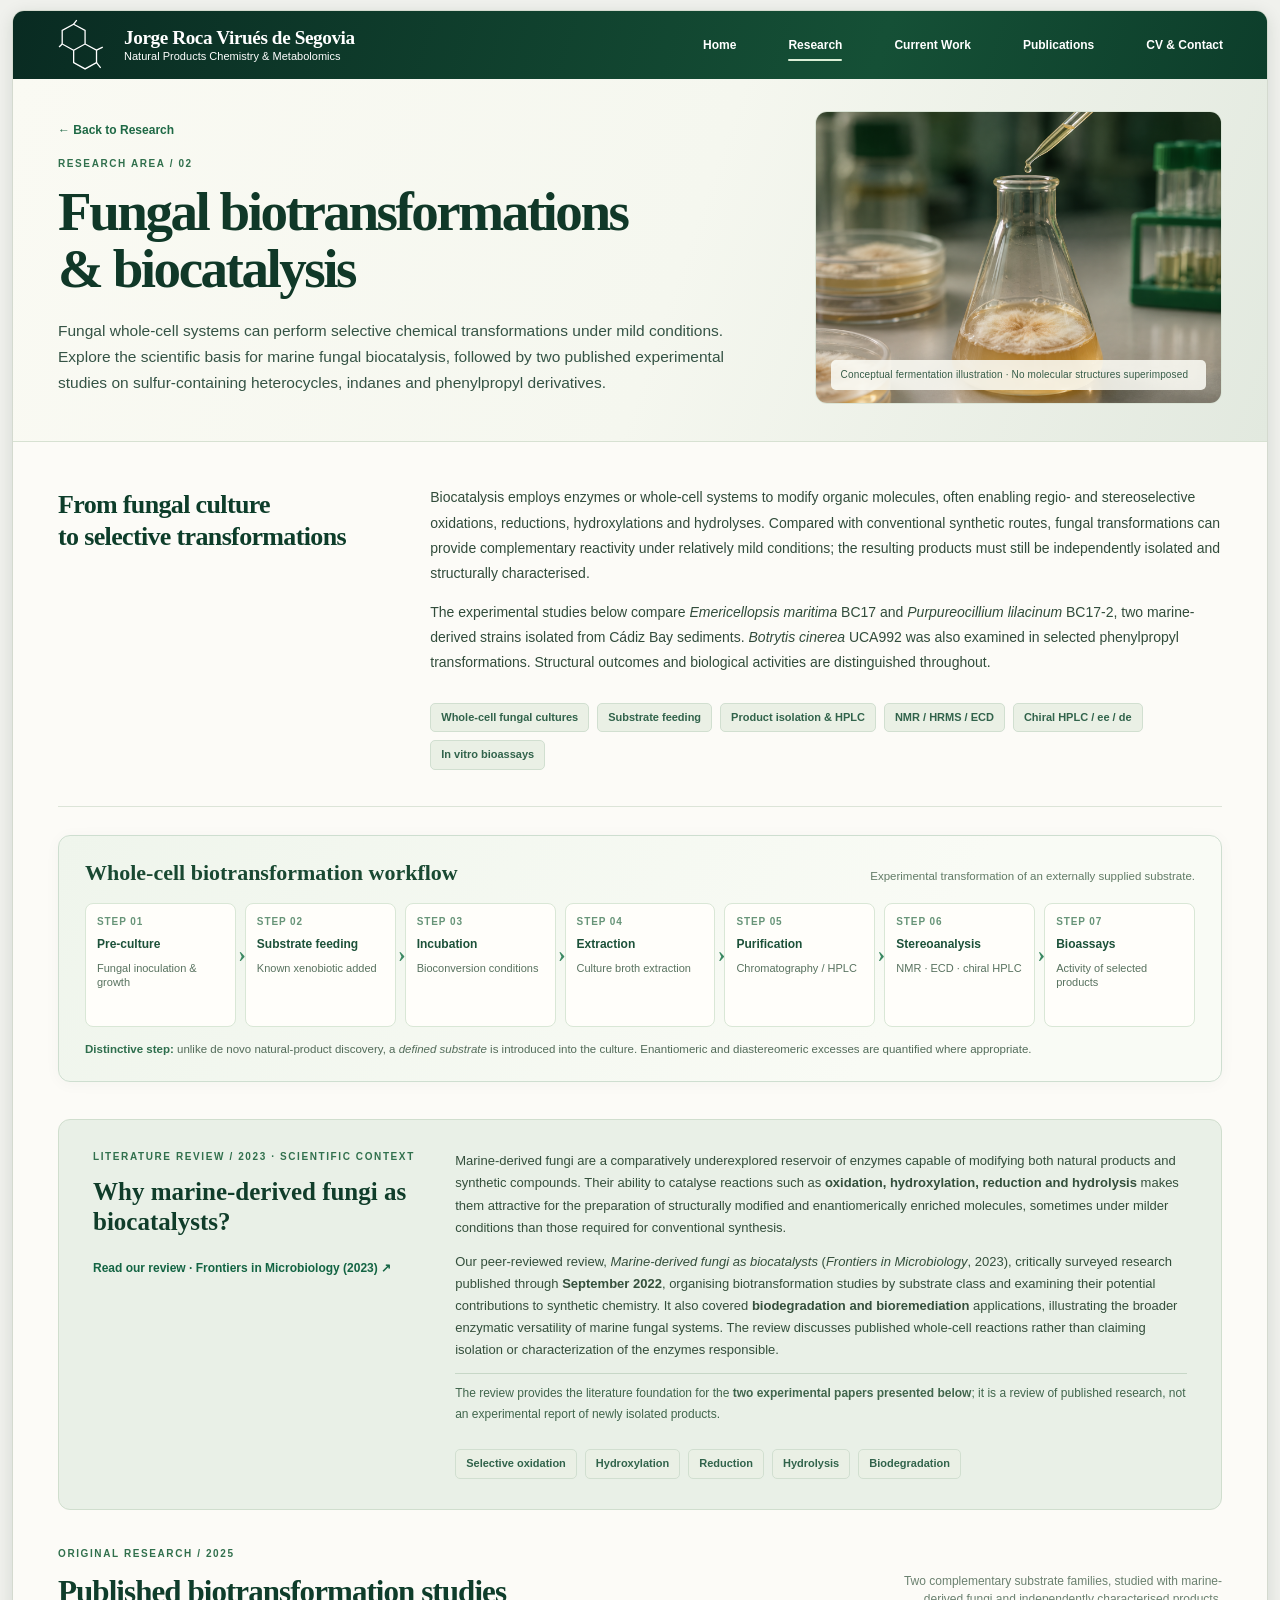
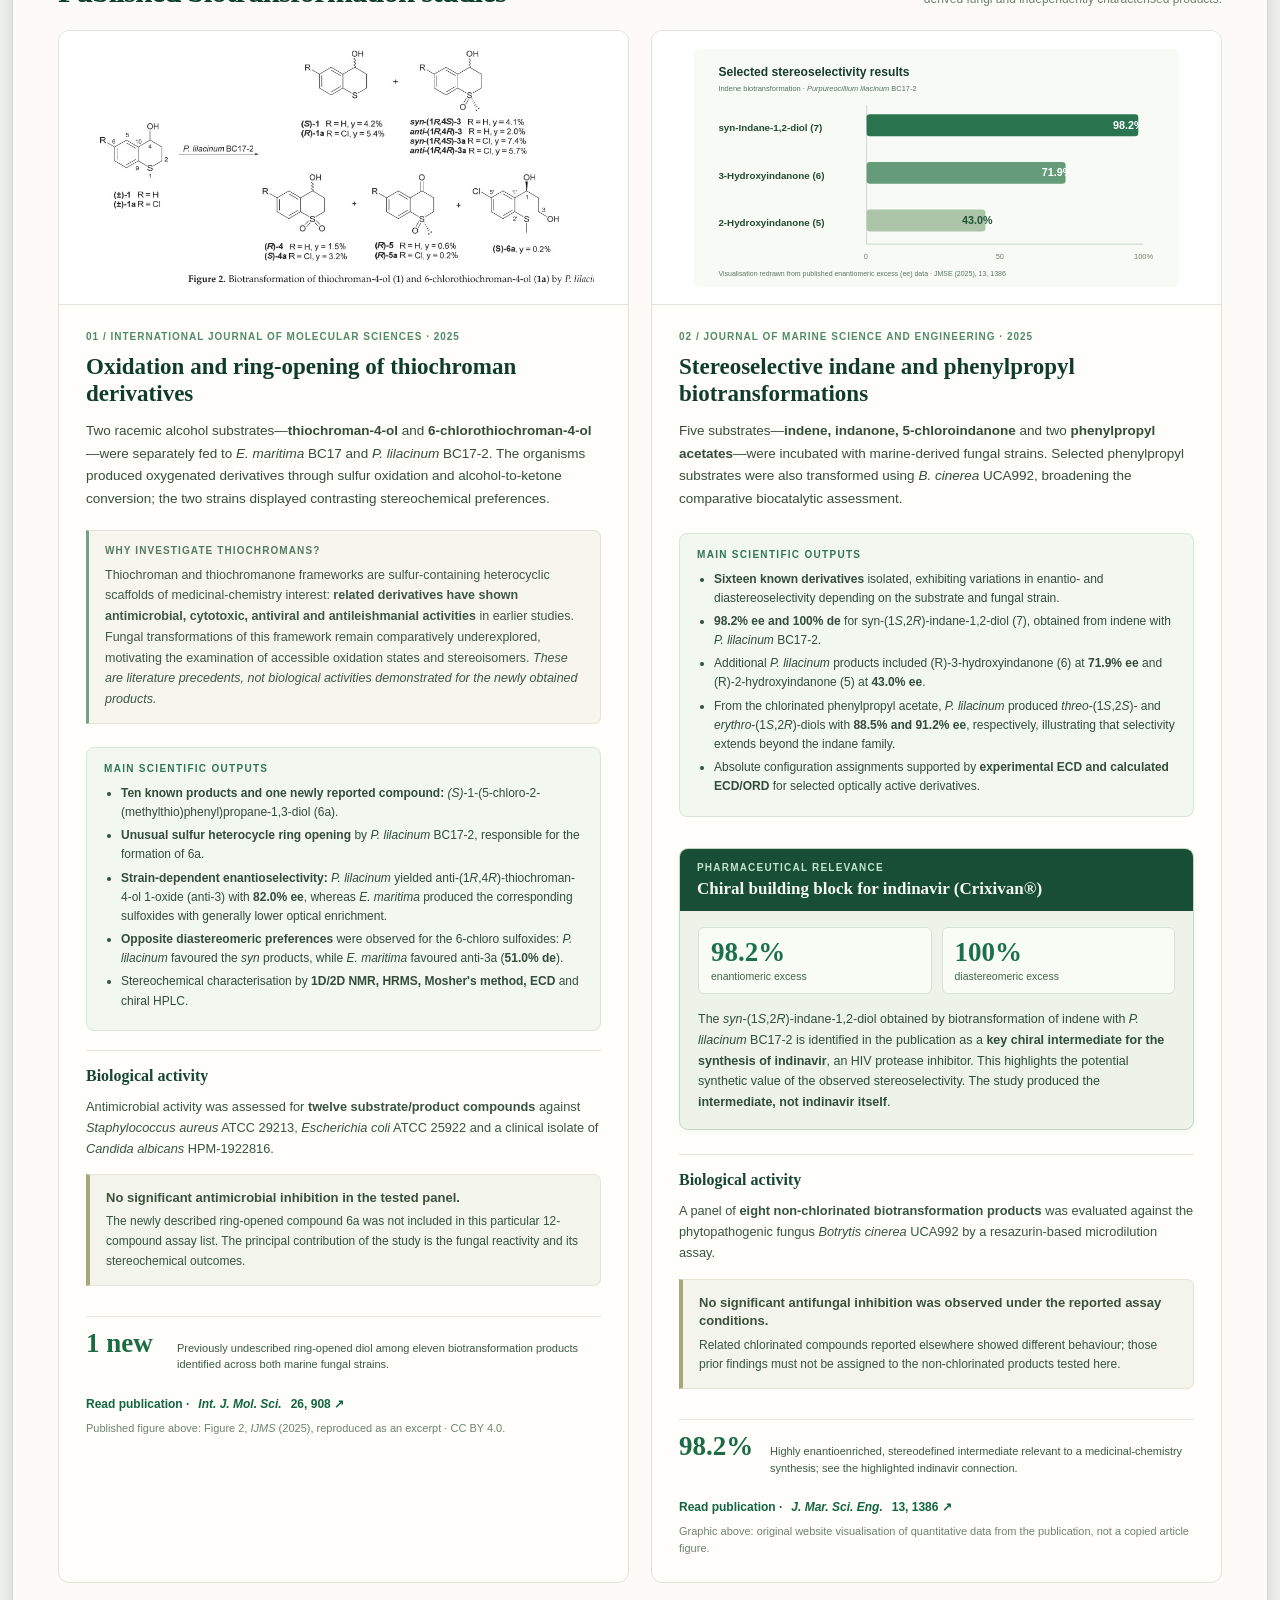
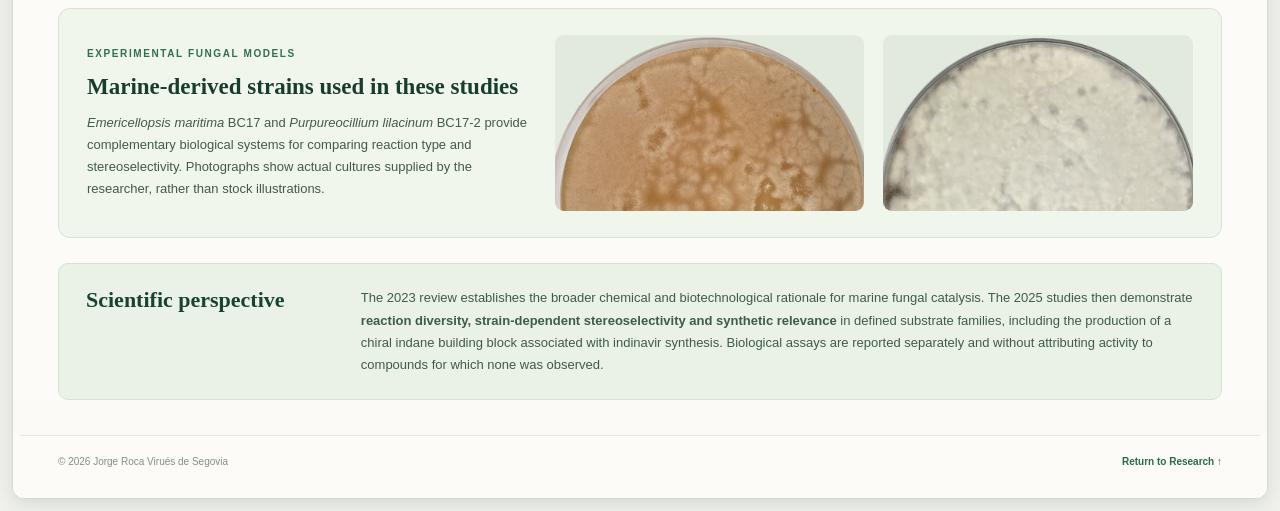
==== biotransformations.html @ 7009723c "Publish academic website V28 with personal portrait" ====
<!DOCTYPE html>

<html lang="en"><head><meta charset="utf-8"/><meta content="width=device-width,initial-scale=1" name="viewport"/>
<title>Fungal biotransformations &amp; biocatalysis | Jorge Roca Virués de Segovia</title>
<meta content="Experimental fungal biotransformation studies, stereochemical results and biological evaluation from published marine fungal research." name="description"/>
<link href="assets/style.css" rel="stylesheet"/><style>
/* V16 Research detail: editorial academic layout, desktop-first */
.np16{background:#fcfbf7;color:#173b2a}
.np16 *{box-sizing:border-box}
.np16 .np-shell{max-width:1240px;padding:0 38px;margin:auto}
.np16 .np-hero{background:linear-gradient(109deg,#fafaf3 0%,#f5f7ef 53%,#e2e9df 100%);border-bottom:1px solid #d7e1d2;position:relative;overflow:hidden}
.np16 .np-hero-inner{min-height:345px;display:grid;grid-template-columns:minmax(0,1fr) 33%;gap:44px;align-items:center;padding-top:32px;padding-bottom:37px}
.np16 .np-eyebrow{display:block;font:700 10px/1.3 Arial,sans-serif;letter-spacing:.16em;color:#31704d;margin-bottom:14px}
.np16 h1{font:700 clamp(39px,4.3vw,59px)/1.035 Georgia,serif;letter-spacing:-.045em;color:#103828;margin:0 0 20px}
.np16 .np-hero p{font:15.5px/1.67 Arial,sans-serif;max-width:770px;margin:12px 0 0;color:#355345}
.np16 .np-back{display:inline-flex;align-items:center;gap:7px;color:#1e6945;font:700 12px Arial,sans-serif;margin:0 0 20px}
.np16 .np-back:hover{text-decoration:underline;text-underline-offset:4px}
.np16 .np-hero-img{width:100%;aspect-ratio:1/.92;border-radius:15px;background:radial-gradient(circle at 46% 42%,#f7f5e9 0%,#d1dfd0 78%,#bfd0c0 100%);display:grid;place-items:center;position:relative;border:1px solid #dae4d6;overflow:hidden}
.np16 .np-hero-img img{width:110%;height:110%;object-fit:contain;filter:drop-shadow(0 9px 15px rgba(27,57,41,.21))}
.np16 .np-img-label{position:absolute;bottom:13px;left:15px;right:15px;padding:8px 10px;border-radius:5px;background:rgba(251,251,244,.88);color:#365c48;font:10px/1.4 Arial,sans-serif;letter-spacing:.015em}
.np16 .np-intro{display:grid;grid-template-columns:27% 1fr;gap:58px;padding-top:43px;padding-bottom:36px;border-bottom:1px solid #dce4d8}
.np16 .np-intro h2{font:700 26px/1.2 Georgia,serif;letter-spacing:-.025em;margin:4px 0 0;color:#0d3d2a}
.np16 .np-intro-text p{font:14px/1.8 Arial,sans-serif;color:#314c3b;margin:0 0 14px}
.np16 .np-intro-text p:last-child{margin-bottom:0}
.np16 .np-methods{display:flex;flex-wrap:wrap;gap:8px;padding-top:13px}
.np16 .np-methods span{background:#eaf0e5;border:1px solid #d1dfd0;border-radius:5px;padding:7px 10px;color:#31634b;font:700 11px/1.25 Arial,sans-serif}
.np16 .np-section-heading{display:flex;justify-content:space-between;align-items:end;gap:25px;margin:45px 0 21px}
.np16 .np-section-heading h2{font:700 31px/1.14 Georgia,serif;letter-spacing:-.03em;color:#0f3d2b;margin:0}
.np16 .np-section-heading p{font:12px/1.55 Arial,sans-serif;color:#6b8170;max-width:320px;margin:0;text-align:right}
.np16 .np-study-grid{display:grid;grid-template-columns:repeat(2,minmax(0,1fr));gap:20px}
.np16 .np-study{border:1px solid #dce5d8;border-radius:11px;overflow:hidden;background:#fffefa;display:flex;flex-direction:column;min-width:0}
.np16 .np-study-visual{height:232px;overflow:hidden;background:#f8f8f2;display:grid;place-items:center;padding:17px 22px;border-bottom:1px solid #e0e6dc}
.np16 .np-study-visual img{display:block;max-height:100%;max-width:100%;width:100%;height:190px;object-fit:contain;mix-blend-mode:multiply}
.np16 .np-study-body{padding:22px 25px 24px;display:flex;flex-direction:column;flex:1}
.np16 .np-study-id{font:700 10px/1.4 Arial,sans-serif;color:#4f8b67;letter-spacing:.10em;margin-bottom:10px}
.np16 .np-study h3{font:700 23px/1.16 Georgia,serif;color:#103d2b;margin:0 0 13px}
.np16 .np-study p{font:13.5px/1.67 Arial,sans-serif;color:#354d3c;margin:0 0 16px}
.np16 .np-study-meta{display:flex;gap:11px;align-items:baseline;padding:11px 0;border-top:1px solid #e3e9df;margin-top:auto}
.np16 .np-study-meta strong{font:700 27px Georgia,serif;color:#1b6c45;flex:0 0 80px}
.np16 .np-study-meta span{font:11px/1.5 Arial,sans-serif;color:#3e5a46}
.np16 .np-paper{font:700 12px/1.35 Arial,sans-serif;color:#136443;display:inline-flex;gap:9px;align-items:center;padding-top:14px}
.np16 .np-paper:hover{text-decoration:underline;text-underline-offset:3px}
.np16 .np-caption{font:10.5px/1.5 Arial,sans-serif;color:#6d7e6c;margin:12px 0 0}
.np16 .np-kribbella{display:grid;grid-template-columns:37% 1fr;gap:28px;min-height:302px;border:1px solid #dbe4d7;border-radius:12px;background:#fffefa;overflow:hidden;margin-top:20px}
.np16 .np-bacteria-visual{background:linear-gradient(148deg,#dfe9e1 0,#cadbd0 59%,#b0cbbc 100%);display:flex;flex-direction:column;justify-content:space-between;position:relative;overflow:hidden;padding:23px 26px}
.np16 .np-bacteria-visual:after{content:'';position:absolute;width:245px;height:245px;right:-80px;top:45px;border:1px solid rgba(18,91,53,.18);border-radius:50%;box-shadow:0 0 0 20px rgba(255,255,255,.08),0 0 0 56px rgba(255,255,255,.07)}
.np16 .np-bacteria-visual .np-visual-tag{position:relative;z-index:1;font:700 10px Arial,sans-serif;letter-spacing:.13em;color:#347257}
.np16 .np-bacteria-visual strong{position:relative;z-index:1;display:block;font:700 38px/1.03 Georgia,serif;color:#15523a;letter-spacing:-.05em}
.np16 .np-bacteria-visual span{position:relative;z-index:1;font:12px/1.55 Arial,sans-serif;color:#3f6855}
.np16 .np-bacteria-copy{padding:28px 34px 24px 2px}
.np16 .np-bacteria-copy h3{font:700 26px/1.16 Georgia,serif;color:#103d2b;margin:0 0 14px}
.np16 .np-bacteria-copy p{font:13.5px/1.68 Arial,sans-serif;color:#34503e;margin:0 0 13px}
.np16 .np-bacteria-copy .np-facts{font:12px/1.5 Arial,sans-serif;color:#276144;background:#ebf2ea;border-radius:7px;padding:10px 12px;margin:14px 0 0}
.np16 .np-thesis{display:grid;grid-template-columns:29% 1fr;gap:27px;align-items:center;border-top:1px solid #dce4d8;padding:31px 0 31px;margin-top:37px}
.np16 .np-thesis-photo{border-radius:10px;background:radial-gradient(circle,#eff2e6,#dce5d8);display:flex;align-items:center;justify-content:center;overflow:hidden;aspect-ratio:1/.88}
.np16 .np-thesis-photo img{max-width:110%;width:105%;height:108%;object-fit:contain;filter:drop-shadow(0 7px 11px rgba(27,57,41,.2))}
.np16 .np-thesis h3{font:700 24px/1.18 Georgia,serif;color:#103d2b;margin:0 0 11px}
.np16 .np-thesis p{font:13px/1.72 Arial,sans-serif;color:#3c5745;margin:0 0 11px}
.np16 .np-thesis .np-boundary{border-left:3px solid #76aa81;padding:6px 13px;margin:12px 0 0;background:#f0f5ed;font:12px/1.6 Arial,sans-serif;color:#426b50}
.np16 .np-conclusion{background:#eaf1e7;border:1px solid #d5e3d0;border-radius:10px;padding:23px 27px;display:grid;grid-template-columns:23% 1fr;gap:20px;margin:5px 0 35px}
.np16 .np-conclusion h2{font:700 22px/1.2 Georgia,serif;color:#16442f;margin:0}
.np16 .np-conclusion p{font:13px/1.7 Arial,sans-serif;color:#3d5d46;margin:0}
.np16 .np-foot{padding:19px 38px 29px;border-top:1px solid #e3e8e0;max-width:1240px;margin:auto;display:flex;justify-content:space-between;align-items:center;gap:20px;color:#829184;font:10px/1.4 Arial,sans-serif}
.np16 .np-foot a{color:#276d49;font-weight:700}
@media(max-width:900px){.np16 .np-hero-inner{grid-template-columns:1fr 30%;gap:25px}.np16 .np-shell{padding:0 22px}.np16 .np-intro{gap:25px;grid-template-columns:29% 1fr}.np16 .np-kribbella{grid-template-columns:34% 1fr}}
@media(max-width:680px){.np16 .np-shell{padding:0 17px}.np16 .np-hero-inner{grid-template-columns:1fr;gap:17px;padding-top:24px;padding-bottom:24px}.np16 h1{font-size:37px}.np16 .np-hero-img{display:none}.np16 .np-intro{display:block;padding-top:23px;padding-bottom:26px}.np16 .np-intro h2{margin-bottom:13px}.np16 .np-study-grid{grid-template-columns:1fr}.np16 .np-study-visual{height:220px}.np16 .np-section-heading{display:block;margin-top:31px}.np16 .np-section-heading p{text-align:left;margin-top:7px}.np16 .np-kribbella{grid-template-columns:1fr}.np16 .np-bacteria-visual{min-height:174px}.np16 .np-bacteria-visual strong{font-size:32px}.np16 .np-bacteria-copy{padding:22px}.np16 .np-thesis{grid-template-columns:1fr}.np16 .np-thesis-photo{max-height:230px}.np16 .np-conclusion{grid-template-columns:1fr;gap:10px}.np16 .np-foot{padding:18px;display:block}}

/* V17 scientific results expansion */
.np16 .np-study-grid{gap:22px;align-items:stretch}
.np16 .np-study-visual{height:250px}
.np16 .np-study-body{padding:25px 27px 26px}
.np16 .np-study-body p{margin:0 0 12px}
.np16 .np-results{margin:12px 0 14px;padding:15px 17px;border:1px solid #d8e5d9;background:#f2f7ef;border-radius:8px;}
.np16 .np-results-title{font:700 10px/1.2 Arial,sans-serif;letter-spacing:.13em;color:#327456;margin-bottom:9px}
.np16 .np-results ul{margin:0;padding:0 0 0 17px;color:#344c3a;font:12px/1.6 Arial,sans-serif}
.np16 .np-results li{margin:4px 0}
.np16 .np-bio{border-top:1px solid #dce7d7;padding-top:15px;margin-top:5px;}
.np16 .np-bio h4{margin:0 0 9px;font:700 16px/1.3 Georgia,serif;color:#174732}
.np16 .np-bio p{margin:0 0 10px;font:12.8px/1.65 Arial,sans-serif;color:#385442}
.np16 .np-quant{display:flex;align-items:baseline;gap:12px;border-left:3px solid #31805b;background:#eaf3e9;padding:11px 13px;margin:11px 0 13px;border-radius:0 6px 6px 0}
.np16 .np-quant strong{font:700 20px/1.1 Georgia,serif;color:#17633e;white-space:nowrap}
.np16 .np-quant span{font:11.5px/1.48 Arial,sans-serif;color:#3c5c48}
.np16 .np-study-meta{margin-top:15px}
.np16 .np-kribbella{grid-template-columns:44% 1fr;align-items:stretch}
.np16 .np-bacteria-visual{padding:20px;background:#f6f7f1;display:flex;justify-content:center;gap:11px}
.np16 .np-bacteria-visual:after{display:none}
.np16 .np-structure-ref{display:block;font:11px/1.4 Arial,sans-serif;text-align:center;color:#527360}
.np16 .np-structure-ref a{color:#236942;text-decoration:underline;text-underline-offset:2px}
.np16 .np-structure-original{display:block;width:100%;height:310px;object-fit:contain;background:#fff;border:1px solid #e1e8dd;border-radius:7px}
.np16 .np-structure-fallback{display:none;align-items:center;justify-content:center;flex-direction:column;min-height:265px;border:1px dashed #a9c4b2;background:#eaf0e8;border-radius:8px;padding:18px;text-align:center;gap:9px}
.np16 .np-structure-fallback strong{font:700 23px/1.15 Georgia,serif;color:#174732}
.np16 .np-structure-fallback span{font:11px/1.5 Arial,sans-serif;color:#3b634b}
.np16 .np-bacteria-copy{padding:24px 29px 26px 0}
.np16 .np-bacteria-copy p{margin-bottom:11px}
.np16 .np-bacteria-copy .np-facts{margin:11px 0}
.np16 .np-science-asterisk{font:10.5px/1.55 Arial,sans-serif;color:#63806a;margin-top:13px}
@media(max-width:900px){.np16 .np-study-grid{grid-template-columns:1fr}.np16 .np-study-visual{height:225px}.np16 .np-kribbella{grid-template-columns:1fr}.np16 .np-bacteria-copy{padding:24px}}
@media(max-width:600px){.np16 .np-quant{display:block}.np16 .np-quant strong{display:block;margin-bottom:4px}.np16 .np-structure-original{height:280px}}

.np16 .np-bacteria-published-v18{background:#fbfaf6;min-height:385px;padding:16px 20px;display:flex;gap:12px;flex-direction:column;justify-content:space-around}
.np16 .np-bacteria-published-v18:after{display:none}
.np16 .np-bacteria-published-v18 .np-structure-original{width:100%;height:305px;object-fit:contain;border:0;max-width:100%;background:transparent}
.np16 .np-bacteria-published-v18 .np-visual-tag{z-index:0}
.np16 .np-bacteria-published-v18 .np-structure-ref{font-size:10px;line-height:1.5}
@media(max-width:700px){.np16 .np-bacteria-published-v18{min-height:350px}.np16 .np-bacteria-published-v18 .np-structure-original{height:260px}}


/* biotransformations study detail V18 */
.bio18 .np-hero-inner{min-height:325px;grid-template-columns:minmax(0,1fr) 35%}
.bio18 .np-hero-img{aspect-ratio:1/.72}
.bio18 .np-hero-img img{width:100%;height:100%;object-fit:cover;filter:none}
.bio18 .np-hero-img{border-radius:12px;background:#dde8dc}
.bio18 .np-study-visual{height:274px;background:#fff}
.bio18 .np-study-visual img{height:238px;mix-blend-mode:normal;object-fit:contain}
.bio18 .np-study-visual svg{width:100%;height:auto;max-height:245px}
.bio18 .np-results{margin:10px 0 14px}
.bio18 .np-paper{padding-top:12px}
.bio18 .bio-chart-tag{font:700 10px Arial,sans-serif;letter-spacing:.1em;color:#337954}
.bio18 .bio-metric{background:#edf4ea;border-left:4px solid #34825d;display:flex;align-items:center;gap:12px;padding:14px 17px;border-radius:0 8px 8px 0;margin:13px 0}
.bio18 .bio-metric strong{font:700 25px Georgia,serif;color:#17583b;white-space:nowrap}
.bio18 .bio-metric span{font:12px/1.5 Arial,sans-serif;color:#43624e}
.bio18 .bio-lab{border:1px solid #d5e2d5;border-radius:12px;background:#f1f6ec;display:grid;grid-template-columns:1fr 28% 28%;gap:19px;padding:26px 28px;align-items:center;margin:25px 0}
.bio18 .bio-lab h3{font:700 23px Georgia,serif;color:#173d2b;margin:0 0 12px}
.bio18 .bio-lab p{font:13px/1.7 Arial,sans-serif;color:#415b49;margin:0}
.bio18 .bio-lab-photo{width:100%;height:176px;display:grid;place-items:center;overflow:hidden;border-radius:9px;background:#e2eadd}
.bio18 .bio-lab-photo img{max-width:112%;width:105%;height:113%;object-fit:contain}
.bio18 .bio-caption{font:11px/1.6 Arial,sans-serif;color:#5c735e;margin:6px 0 0}
.bio18 .bio-review{display:grid;grid-template-columns:32% 1fr;gap:34px;padding:31px 34px;background:#e9f0e7;border-radius:12px;border:1px solid #d0dece;margin:40px 0 37px}
.bio18 .bio-review h3{font:700 24px/1.18 Georgia,serif;color:#103d2a;margin:6px 0 12px}
.bio18 .bio-review p{font:13px/1.7 Arial,sans-serif;color:#344f3c;margin:0 0 12px}
.bio18 .bio-meta-line{color:#6e8373;font:11px/1.5 Arial,sans-serif;margin-top:8px}
.bio18 .bio-negative{background:#f3f4ec;border:1px solid #e1e6d9;border-left:4px solid #a3aa77;border-radius:0 7px 7px 0;padding:13px 16px;margin:15px 0}
.bio18 .bio-negative strong{font:700 13px/1.35 Arial,sans-serif;color:#3d513d}
.bio18 .bio-negative p{margin:6px 0 0;font-size:12px}
@media(max-width:900px){.bio18 .bio-lab{grid-template-columns:1fr 31%;}.bio18 .bio-lab-photo:last-child{display:none}}
@media(max-width:680px){.bio18 .np-hero-inner{grid-template-columns:1fr}.bio18 .bio-lab{display:block}.bio18 .bio-lab-photo{display:none}.bio18 .bio-review{grid-template-columns:1fr;padding:22px}}

/* V19: review-led narrative, scaffold relevance and indinavir connection */
.bio18 .bio-review{margin:25px 0 20px;grid-template-columns:30% 1fr;background:#e9f0e7;padding:30px 34px}
.bio18 .bio-review h3{font-size:25px;line-height:1.18}
.bio18 .bio-review .bio-review-context{font-size:12px;color:#41664d;padding-top:9px;border-top:1px solid #c7d7c7}
.bio18 .np-section-heading{margin-top:37px}
.bio18 .bio-scaffold-context{background:#f6f5ee;border:1px solid #e3e3d7;border-left:3px solid #77a08a;border-radius:0 7px 7px 0;padding:13px 16px;margin:7px 0 13px}
.bio18 .bio-scaffold-context .bio-context-label{display:block;font:700 10px/1.4 Arial,sans-serif;letter-spacing:.11em;color:#547a5d;margin-bottom:7px}
.bio18 .bio-scaffold-context p{font:12.5px/1.66 Arial,sans-serif;color:#405744;margin:0}
.bio18 .bio-indinavir-feature{background:#edf3e8;border:1px solid #c4d5c3;border-radius:9px;overflow:hidden;margin:17px 0 19px;box-shadow:0 2px 7px rgba(22,66,42,.04)}
.bio18 .bio-indinavir-title{padding:13px 17px 12px;background:#174e35;color:#fff;display:grid;gap:5px}
.bio18 .bio-indinavir-title span{font:700 10px/1.1 Arial,sans-serif;letter-spacing:.12em;color:#c1e4ca}
.bio18 .bio-indinavir-title strong{font:700 17px/1.28 Georgia,serif;color:#f4f8ed}
.bio18 .bio-indinavir-body{padding:16px 18px 17px}
.bio18 .bio-indinavir-values{display:grid;grid-template-columns:1fr 1fr;gap:10px;margin-bottom:15px}
.bio18 .bio-indinavir-values>div{display:flex;flex-direction:column;gap:3px;padding:10px 12px;background:#f8fcf5;border:1px solid #d7e3d2;border-radius:6px}
.bio18 .bio-indinavir-values strong{font:700 27px/1.05 Georgia,serif;color:#1d704b}
.bio18 .bio-indinavir-values span{font:10.5px/1.3 Arial,sans-serif;color:#46644b}
.bio18 .bio-indinavir-feature p{font:12.5px/1.65 Arial,sans-serif;margin:0;color:#314e3a}
@media(max-width:680px){.bio18 .bio-review{margin:21px 0 13px;padding:20px 21px}.bio18 .bio-indinavir-values strong{font-size:23px}}

/* V21 research methods: native HTML, responsive diagrams */
.np16 .wf21{margin:28px 0 37px;padding:24px 26px 23px;border:1px solid #ceded0;border-radius:12px;background:linear-gradient(120deg,#eff5ec,#f9fbf5 72%);box-shadow:0 2px 16px rgba(18,58,35,.035)}
.np16 .wf21-top{display:flex;align-items:baseline;justify-content:space-between;gap:26px;margin-bottom:16px}
.np16 .wf21-top h2{font:700 22px/1.2 Georgia,serif;color:#194932;margin:0}
.np16 .wf21-top p{max-width:400px;text-align:right;font:11.5px/1.5 Arial,sans-serif;color:#617b66;margin:0}
.np16 .wf21-items{display:grid;grid-template-columns:repeat(7,minmax(0,1fr));gap:9px;align-items:stretch;counter-reset:wf-step}
.np16 .wf21-step{position:relative;min-height:124px;padding:12px 9px 12px 11px;border:1px solid #d9e7d6;border-radius:8px;background:#fffefa;display:flex;flex-direction:column;gap:9px;counter-increment:wf-step}
.np16 .wf21-step:not(:last-child):after{content:'›';position:absolute;z-index:4;right:-11px;top:38px;font:700 23px Georgia,serif;color:#3a8862}
.np16 .wf21-step-num{font:700 10px/1.2 Arial,sans-serif;letter-spacing:.09em;color:#679478}
.np16 .wf21-step strong{font:700 12px/1.27 Arial,sans-serif;color:#1c5139}
.np16 .wf21-step small{font:11px/1.3 Arial,sans-serif;color:#58725f}
.np16 .wf21-bottom{margin:14px 0 0;font:11.5px/1.55 Arial,sans-serif;color:#526b59}
.np16 .wf21-bottom strong{color:#2e6e4d}
@media(max-width:1030px){.np16 .wf21-items{grid-template-columns:repeat(4,minmax(0,1fr))}.np16 .wf21-step:nth-child(4):after{display:none}.np16 .wf21-top{display:block}.np16 .wf21-top p{text-align:left;margin:7px 0 0}}
@media(max-width:680px){.np16 .wf21{padding:17px}.np16 .wf21-items{grid-template-columns:repeat(2,minmax(0,1fr))}.np16 .wf21-step{min-height:113px}.np16 .wf21-step:nth-child(even):after{display:none}}
</style></head>
<body><div class="site-frame"><header class="site-header"><div class="header-inner"><a aria-label="Go to homepage" class="brand" href="index.html#home"><svg aria-hidden="true" class="brand-symbol" fill="none" stroke="currentColor" stroke-width="1.25" viewbox="0 0 50 50"><path d="M16 5 27 11v13l-11 6L5 24V11Zm11 19 11 6v12l-11 6-11-6V30"></path><path d="m16 5 3-4M5 24l-3 3m36 3 6-3m-6 15 4 5"></path></svg><span class="brand-copy"><strong>Jorge Roca Virués de Segovia</strong><small>Natural Products Chemistry &amp; Metabolomics</small></span></a><nav aria-label="Main navigation" class="main-nav"><a data-nav="home" href="index.html#home">Home</a><a aria-current="page" data-nav="research" href="index.html#research">Research</a><a data-nav="work" href="index.html#work">Current Work</a><a data-nav="publications" href="index.html#publications">Publications</a><a data-nav="cv" href="index.html#cv">CV &amp; Contact</a></nav></div></header>
<main class="np16 bio18">
<div class="np-hero"><div class="np-shell np-hero-inner"><div>
<a class="np-back" href="index.html#research">← Back to Research</a>
<span class="np-eyebrow">RESEARCH AREA / 02</span>
<h1>Fungal biotransformations<br/>&amp; biocatalysis</h1>
<p>Fungal whole-cell systems can perform selective chemical transformations under mild conditions. Explore the scientific basis for marine fungal biocatalysis, followed by two published experimental studies on sulfur-containing heterocycles, indanes and phenylpropyl derivatives.</p>
</div><div class="np-hero-img"><img alt="Conceptual laboratory illustration of a fungal cultivation flask" src="assets/img/feeding-flask-original.png"/><div class="np-img-label">Conceptual fermentation illustration · No molecular structures superimposed</div></div></div></div>
<div class="np-shell">
<section class="np-intro"><h2>From fungal culture<br/>to selective transformations</h2><div class="np-intro-text">
<p>Biocatalysis employs enzymes or whole-cell systems to modify organic molecules, often enabling regio- and stereoselective oxidations, reductions, hydroxylations and hydrolyses. Compared with conventional synthetic routes, fungal transformations can provide complementary reactivity under relatively mild conditions; the resulting products must still be independently isolated and structurally characterised.</p>
<p>The experimental studies below compare <em>Emericellopsis maritima</em> BC17 and <em>Purpureocillium lilacinum</em> BC17-2, two marine-derived strains isolated from Cádiz Bay sediments. <em>Botrytis cinerea</em> UCA992 was also examined in selected phenylpropyl transformations. Structural outcomes and biological activities are distinguished throughout.</p>
<div class="np-methods"><span>Whole-cell fungal cultures</span><span>Substrate feeding</span><span>Product isolation &amp; HPLC</span><span>NMR / HRMS / ECD</span><span>Chiral HPLC / ee / de</span><span>In vitro bioassays</span></div>
</div></section><section aria-label="Whole-cell biotransformation workflow" class="wf21"><div class="wf21-top"><h2>Whole-cell biotransformation workflow</h2><p>Experimental transformation of an externally supplied substrate.</p></div><div class="wf21-items"><div class="wf21-step"><span class="wf21-step-num">STEP 01</span><strong>Pre-culture</strong><small>Fungal inoculation &amp; growth</small></div><div class="wf21-step"><span class="wf21-step-num">STEP 02</span><strong>Substrate feeding</strong><small>Known xenobiotic added</small></div><div class="wf21-step"><span class="wf21-step-num">STEP 03</span><strong>Incubation</strong><small>Bioconversion conditions</small></div><div class="wf21-step"><span class="wf21-step-num">STEP 04</span><strong>Extraction</strong><small>Culture broth extraction</small></div><div class="wf21-step"><span class="wf21-step-num">STEP 05</span><strong>Purification</strong><small>Chromatography / HPLC</small></div><div class="wf21-step"><span class="wf21-step-num">STEP 06</span><strong>Stereoanalysis</strong><small>NMR · ECD · chiral HPLC</small></div><div class="wf21-step"><span class="wf21-step-num">STEP 07</span><strong>Bioassays</strong><small>Activity of selected products</small></div></div><p class="wf21-bottom"><strong>Distinctive step:</strong> unlike de novo natural-product discovery, a <em>defined substrate</em> is introduced into the culture. Enantiomeric and diastereomeric excesses are quantified where appropriate.</p></section><section aria-labelledby="bio-review-title" class="bio-review"><div><span class="np-eyebrow">LITERATURE REVIEW / 2023 · SCIENTIFIC CONTEXT</span><h3 id="bio-review-title">Why marine-derived fungi as biocatalysts?</h3><a class="np-paper" href="https://doi.org/10.3389/fmicb.2023.1125639" rel="noopener noreferrer" target="_blank">Read our review · Frontiers in Microbiology (2023) ↗</a></div><div>
<p>Marine-derived fungi are a comparatively underexplored reservoir of enzymes capable of modifying both natural products and synthetic compounds. Their ability to catalyse reactions such as <strong>oxidation, hydroxylation, reduction and hydrolysis</strong> makes them attractive for the preparation of structurally modified and enantiomerically enriched molecules, sometimes under milder conditions than those required for conventional synthesis.</p>
<p>Our peer-reviewed review, <em>Marine-derived fungi as biocatalysts</em> (<em>Frontiers in Microbiology</em>, 2023), critically surveyed research published through <strong>September 2022</strong>, organising biotransformation studies by substrate class and examining their potential contributions to synthetic chemistry. It also covered <strong>biodegradation and bioremediation</strong> applications, illustrating the broader enzymatic versatility of marine fungal systems. The review discusses published whole-cell reactions rather than claiming isolation or characterization of the enzymes responsible.</p>
<p class="bio-review-context">The review provides the literature foundation for the <strong>two experimental papers presented below</strong>; it is a review of published research, not an experimental report of newly isolated products.</p>
<div class="np-methods"><span>Selective oxidation</span><span>Hydroxylation</span><span>Reduction</span><span>Hydrolysis</span><span>Biodegradation</span></div>
</div></section>
<section aria-labelledby="bio-studies">
<div class="np-section-heading"><div><span class="np-eyebrow">ORIGINAL RESEARCH / 2025</span><h2 id="bio-studies">Published biotransformation studies</h2></div><p>Two complementary substrate families, studied with marine-derived fungi and independently characterised products.</p></div>
<div class="np-study-grid">
<article class="np-study">
<div class="np-study-visual"><img alt="Original published Figure 2: transformation of thiochroman-4-ol and 6-chlorothiochroman-4-ol by Purpureocillium lilacinum BC17-2, IJMS 2025" src="assets/img/figures/biotransformation-ijms-2025.jpg"/></div>
<div class="np-study-body">
<div class="np-study-id">01 / INTERNATIONAL JOURNAL OF MOLECULAR SCIENCES · 2025</div>
<h3>Oxidation and ring-opening of thiochroman derivatives</h3>
<p>Two racemic alcohol substrates—<strong>thiochroman-4-ol</strong> and <strong>6-chlorothiochroman-4-ol</strong>—were separately fed to <em>E. maritima</em> BC17 and <em>P. lilacinum</em> BC17-2. The organisms produced oxygenated derivatives through sulfur oxidation and alcohol-to-ketone conversion; the two strains displayed contrasting stereochemical preferences.</p>
<div class="bio-scaffold-context">
<span class="bio-context-label">WHY INVESTIGATE THIOCHROMANS?</span>
<p>Thiochroman and thiochromanone frameworks are sulfur-containing heterocyclic scaffolds of medicinal-chemistry interest: <strong>related derivatives have shown antimicrobial, cytotoxic, antiviral and antileishmanial activities</strong> in earlier studies. Fungal transformations of this framework remain comparatively underexplored, motivating the examination of accessible oxidation states and stereoisomers. <em>These are literature precedents, not biological activities demonstrated for the newly obtained products.</em></p>
</div>
<div class="np-results"><div class="np-results-title">MAIN SCIENTIFIC OUTPUTS</div><ul>
<li><strong>Ten known products and one newly reported compound:</strong> <em>(S)</em>-1-(5-chloro-2-(methylthio)phenyl)propane-1,3-diol (6a).</li>
<li><strong>Unusual sulfur heterocycle ring opening</strong> by <em>P. lilacinum</em> BC17-2, responsible for the formation of 6a.</li>
<li><strong>Strain-dependent enantioselectivity:</strong> <em>P. lilacinum</em> yielded anti-(1<em>R</em>,4<em>R</em>)-thiochroman-4-ol 1-oxide (anti-3) with <strong>82.0% ee</strong>, whereas <em>E. maritima</em> produced the corresponding sulfoxides with generally lower optical enrichment.</li>
<li><strong>Opposite diastereomeric preferences</strong> were observed for the 6-chloro sulfoxides: <em>P. lilacinum</em> favoured the <em>syn</em> products, while <em>E. maritima</em> favoured anti-3a (<strong>51.0% de</strong>).</li>
<li>Stereochemical characterisation by <strong>1D/2D NMR, HRMS, Mosher's method, ECD</strong> and chiral HPLC.</li>
</ul></div>
<div class="np-bio"><h4>Biological activity</h4>
<p>Antimicrobial activity was assessed for <strong>twelve substrate/product compounds</strong> against <em>Staphylococcus aureus</em> ATCC 29213, <em>Escherichia coli</em> ATCC 25922 and a clinical isolate of <em>Candida albicans</em> HPM-1922816.</p>
<div class="bio-negative"><strong>No significant antimicrobial inhibition in the tested panel.</strong><p>The newly described ring-opened compound 6a was not included in this particular 12-compound assay list. The principal contribution of the study is the fungal reactivity and its stereochemical outcomes.</p></div></div>
<div class="np-study-meta"><strong>1 new</strong><span>Previously undescribed ring-opened diol among eleven biotransformation products identified across both marine fungal strains.</span></div>
<a class="np-paper" href="https://doi.org/10.3390/ijms26030908" rel="noopener noreferrer" target="_blank">Read publication · <em>Int. J. Mol. Sci.</em> 26, 908 ↗</a>
<div class="bio-meta-line">Published figure above: Figure 2, <em>IJMS</em> (2025), reproduced as an excerpt · CC BY 4.0.</div>
</div></article>
<article class="np-study">
<div class="np-study-visual"><img alt="Data visualisation of reported enantiomeric excess values from indene biotransformations in JMSE 2025" src="assets/img/figures/enantioselectivity-jmse2025-redrawn.svg"/></div>
<div class="np-study-body">
<div class="np-study-id">02 / JOURNAL OF MARINE SCIENCE AND ENGINEERING · 2025</div>
<h3>Stereoselective indane and phenylpropyl biotransformations</h3>
<p>Five substrates—<strong>indene, indanone, 5-chloroindanone</strong> and two <strong>phenylpropyl acetates</strong>—were incubated with marine-derived fungal strains. Selected phenylpropyl substrates were also transformed using <em>B. cinerea</em> UCA992, broadening the comparative biocatalytic assessment.</p>
<div class="np-results"><div class="np-results-title">MAIN SCIENTIFIC OUTPUTS</div><ul>
<li><strong>Sixteen known derivatives</strong> isolated, exhibiting variations in enantio- and diastereoselectivity depending on the substrate and fungal strain.</li>
<li><strong>98.2% ee and 100% de</strong> for syn-(1<em>S</em>,2<em>R</em>)-indane-1,2-diol (7), obtained from indene with <em>P. lilacinum</em> BC17-2.</li>
<li>Additional <em>P. lilacinum</em> products included (R)-3-hydroxyindanone (6) at <strong>71.9% ee</strong> and (R)-2-hydroxyindanone (5) at <strong>43.0% ee</strong>.</li>
<li>From the chlorinated phenylpropyl acetate, <em>P. lilacinum</em> produced <em>threo</em>-(1<em>S</em>,2<em>S</em>)- and <em>erythro</em>-(1<em>S</em>,2<em>R</em>)-diols with <strong>88.5% and 91.2% ee</strong>, respectively, illustrating that selectivity extends beyond the indane family.</li>
<li>Absolute configuration assignments supported by <strong>experimental ECD and calculated ECD/ORD</strong> for selected optically active derivatives.</li>
</ul></div>
<div class="bio-indinavir-feature">
<div class="bio-indinavir-title"><span>PHARMACEUTICAL RELEVANCE</span><strong>Chiral building block for indinavir (Crixivan®)</strong></div>
<div class="bio-indinavir-body">
<div class="bio-indinavir-values"><div><strong>98.2%</strong><span>enantiomeric excess</span></div><div><strong>100%</strong><span>diastereomeric excess</span></div></div>
<p>The <em>syn</em>-(1<em>S</em>,2<em>R</em>)-indane-1,2-diol obtained by biotransformation of indene with <em>P. lilacinum</em> BC17-2 is identified in the publication as a <strong>key chiral intermediate for the synthesis of indinavir</strong>, an HIV protease inhibitor. This highlights the potential synthetic value of the observed stereoselectivity. The study produced the <strong>intermediate, not indinavir itself</strong>.</p>
</div></div>
<div class="np-bio"><h4>Biological activity</h4>
<p>A panel of <strong>eight non-chlorinated biotransformation products</strong> was evaluated against the phytopathogenic fungus <em>Botrytis cinerea</em> UCA992 by a resazurin-based microdilution assay.</p>
<div class="bio-negative"><strong>No significant antifungal inhibition was observed under the reported assay conditions.</strong><p>Related chlorinated compounds reported elsewhere showed different behaviour; those prior findings must not be assigned to the non-chlorinated products tested here.</p></div></div>
<div class="np-study-meta"><strong>98.2%</strong><span>Highly enantioenriched, stereodefined intermediate relevant to a medicinal-chemistry synthesis; see the highlighted indinavir connection.</span></div>
<a class="np-paper" href="https://doi.org/10.3390/jmse13081386" rel="noopener noreferrer" target="_blank">Read publication · <em>J. Mar. Sci. Eng.</em> 13, 1386 ↗</a>
<div class="bio-meta-line">Graphic above: original website visualisation of quantitative data from the publication, not a copied article figure.</div>
</div></article>
</div></section>
<section aria-labelledby="bio-biological-models" class="bio-lab"><div><span class="np-eyebrow">EXPERIMENTAL FUNGAL MODELS</span><h3 id="bio-biological-models">Marine-derived strains used in these studies</h3><p><em>Emericellopsis maritima</em> BC17 and <em>Purpureocillium lilacinum</em> BC17-2 provide complementary biological systems for comparing reaction type and stereoselectivity. Photographs show actual cultures supplied by the researcher, rather than stock illustrations.</p></div><div class="bio-lab-photo"><img alt="Real Emericellopsis maritima BC17 culture, supplied by the researcher" src="assets/img/emericellopsis-plate.png"/></div><div class="bio-lab-photo"><img alt="Real Purpureocillium lilacinum BC17-2 culture, supplied by the researcher" src="assets/img/purpureocillium-plate.png"/></div></section>
<div class="np-conclusion"><h2>Scientific perspective</h2><p>The 2023 review establishes the broader chemical and biotechnological rationale for marine fungal catalysis. The 2025 studies then demonstrate <strong>reaction diversity, strain-dependent stereoselectivity and synthetic relevance</strong> in defined substrate families, including the production of a chiral indane building block associated with indinavir synthesis. Biological assays are reported separately and without attributing activity to compounds for which none was observed.</p></div>
</div></main>
<footer class="np16"><div class="np-foot"><span>© 2026 Jorge Roca Virués de Segovia</span><a href="index.html#research">Return to Research ↑</a></div></footer>
</div></body></html>
---- assets/style.css ----
/* Jorge Roca Virués de Segovia — visual reference implementation, 17 Nov 2026.
   Intentional design match to the author's supplied five-panel mockup.
   Scientific illustrations in research cards are original published figures, not AI-generated. */
:root{--pine:#103b2d;--pine-deep:#092f23;--pine-2:#14533a;--accent:#146940;--paper:#fbfaf6;--text:#152820;--muted:#4d5e51;--faint:#eef1e7;--line:#d9dfd3;--serif:Georgia,'Times New Roman',serif;--sans:Arial,'Helvetica Neue',sans-serif}
*{box-sizing:border-box}html{scroll-behavior:smooth}body{margin:0;background:#f0f1ed;color:var(--text);font-family:var(--sans);font-size:15px;-webkit-font-smoothing:antialiased}button,a{font:inherit}button{cursor:pointer}a{text-decoration:none;color:inherit}a:focus-visible,button:focus-visible{outline:3px solid #83c29c;outline-offset:3px}h1,h2,h3,p{margin-top:0}h1,h2,h3{font-family:var(--serif)}.skip-link{position:absolute;left:-9999px;top:3px;background:white;padding:10px;z-index:20}.skip-link:focus{left:3px}
.site-frame{max-width:1510px;min-height:min(830px,calc(100vh - 18px));width:calc(100% - 24px);margin:10px auto 12px;background:var(--paper);border:1px solid #d4dacf;border-radius:12px;overflow:hidden;box-shadow:0 4px 17px rgba(18,41,27,.12)}
.site-header{height:68px;background:linear-gradient(107deg,#092b22,#155036 69%,#0d3e2b);color:#fff;position:relative;z-index:5}.header-inner{height:100%;padding:0 44px;display:grid;grid-template-columns:minmax(0,1fr) auto;align-items:center;gap:20px}.brand{display:flex;align-items:center;gap:15px;min-width:0}.brand-symbol{width:52px;height:52px;flex:0 0 auto}.brand-copy{display:grid;gap:2px;white-space:nowrap}.brand-copy strong{font:700 clamp(16px,1.5vw,24px)/1.08 var(--serif);letter-spacing:-.4px}.brand-copy small{font-size:11px;letter-spacing:.02px}.main-nav{position:absolute;right:44px;top:0;width:520px;justify-content:space-between;height:100%;display:flex;align-items:stretch;gap:0;white-space:nowrap}.main-nav a{font-size:12px;font-weight:600;display:flex;align-items:center;position:relative;transition:color .12s}.main-nav a:hover{color:#c9ebd0}.main-nav a[aria-current="page"]:after{content:"";position:absolute;bottom:18px;left:0;right:0;height:2px;background:#dcefd7;border-radius:2px}.main-stage{position:relative}.view{display:none;animation:fadeIn .18s ease both}.view.is-active{display:block}@keyframes fadeIn{from{opacity:.35}to{opacity:1}}.view h1{color:var(--pine-deep);letter-spacing:-.035em}.view h2{color:var(--pine-2);letter-spacing:-.025em}.green-rule{display:block;width:54px;height:3px;background:#136440;border-radius:4px}
/* HOME — large scientific hero, 4 icons, photo + text + metrics */
.home-hero{height:clamp(280px,39vh,395px);position:relative;overflow:hidden;background:#e4e5d9}.hero-media{position:absolute;inset:0;top:0;right:0;bottom:0;left:0;background:radial-gradient(ellipse at 58% 38%,#63825e 0,#35563c 37%,#0d3a2c 78%)}.hero-media:after{content:'';position:absolute;right:0;top:0;width:45%;height:100%;background:url('img/reference-fungal-petri.jpg') center 49%/cover no-repeat;box-shadow:-25px 0 75px rgba(34,74,44,.27)}.home-hero:after{content:"";position:absolute;inset:0;top:0;right:0;bottom:0;left:0;background:linear-gradient(90deg,#faf9f4 0%,rgba(250,249,244,.98) 22%,rgba(250,249,244,.82) 40%,rgba(250,249,244,.1) 67%,transparent 100%);pointer-events:none}.hero-copy{position:absolute;z-index:1;left:5.1%;top:10%;transform:none;width:56%;max-width:690px}.hero-copy h1{font-size:clamp(39px,4.5vw,67px);line-height:1.07;margin:0 0 18px}.hero-copy p{font-family:var(--serif);font-size:clamp(15px,1.43vw,21px);line-height:1.29;margin:17px 0 0;color:#17271d}
.feature-strip{display:grid;grid-template-columns:repeat(4,1fr);min-height:clamp(106px,14vh,140px);background:linear-gradient(#fdfcf7,#faf9f4);padding:16px 29px 11px;gap:10px;align-items:center;position:relative}.feature-strip:after{content:"";position:absolute;left:3.4%;right:3.4%;bottom:0;border-bottom:1px solid #e0e4dc}.feature{display:grid;place-items:center;text-align:center;gap:7px;color:#0d6b3e}.feature span{font:400 clamp(12px,1.05vw,15px)/1.2 var(--serif);color:#13251e}.feature svg{width:40px;height:40px;stroke-width:1.25}
.home-bottom{display:grid;grid-template-columns:27% minmax(0,1fr) 20%;align-items:stretch;gap:32px;padding:27px 36px 27px;min-height:clamp(205px,23vh,240px)}.coastal-image{width:100%;height:100%;min-height:165px;max-height:215px;object-fit:cover;border-radius:11px;display:block}.intro-block{align-self:center;min-width:0}.intro-block h2{font-size:clamp(22px,1.9vw,30px);margin:0 0 12px}.intro-block p{font-size:clamp(11px,.98vw,14px);line-height:1.56;color:#26382c;max-width:630px;margin-bottom:17px}.line-button{display:inline-flex;align-items:center;justify-content:center;gap:10px;padding:10px 15px;background:transparent;border:1px solid #26744d;border-radius:8px;color:#165337;font:600 13px var(--serif);transition:background .2s}.line-button:hover{background:#e8f2e7}.line-button svg{flex-shrink:0}.home-metrics{border-left:1px solid #cdd5ca;padding-left:36px;align-self:center;display:grid;gap:13px}.home-metrics>div{display:grid;gap:2px}.home-metrics strong{font:700 clamp(21px,2.05vw,29px)/1 var(--serif);color:var(--pine-deep)}.home-metrics span{font-size:11px;line-height:1.2}
/* RESEARCH — natural organism banner, three research highlights, six-step method */
.research-banner{min-height:198px;padding:30px 5% 20px;position:relative;overflow:hidden;background:linear-gradient(90deg,#faf9f4 0%,#f9f8f3 49%,rgba(236,239,225,.48) 100%)}.research-banner:before{content:"";position:absolute;inset:-25% -3% -40% 48%;background:url('img/reference-fungal-filaments.jpg') right 50%/cover no-repeat;opacity:.68;filter:saturate(.85);mask-image:linear-gradient(90deg,transparent,black 55%)}.research-banner>*{position:relative}.research-banner h1,.standard-intro h1{font-size:clamp(44px,4.1vw,62px);line-height:1.03;margin:0 0 8px}.research-banner p{font:clamp(15px,1.27vw,18px)/1.43 var(--serif);color:#1a2c21;max-width:760px;margin:16px 0 0}.research-body{padding:7px 5.2% 30px}.research-body h2{font-size:clamp(24px,2vw,31px);margin:10px 0 12px}.highlight-grid{display:grid;grid-template-columns:repeat(3,minmax(0,1fr));gap:20px}.highlight-card{position:relative;padding:0;text-align:left;border:1px solid #dce0d6;border-radius:10px;background:#fdfbf7;overflow:hidden;box-shadow:0 2px 8px rgba(40,55,33,.035);display:flex;flex-direction:column;min-width:0;transition:transform .16s,border-color .16s,box-shadow .16s}.highlight-card:hover{transform:translateY(-2px);border-color:#8da994;box-shadow:0 7px 20px rgba(30,57,36,.09)}.highlight-art{height:clamp(140px,16.2vh,175px);padding:14px 19px;display:flex;align-items:center;justify-content:center;border-bottom:1px solid #e1e4da;background:linear-gradient(135deg,#fcf8ee,#f6f7ef)}.highlight-art img{display:block;max-width:100%;max-height:100%;width:100%;object-fit:contain;mix-blend-mode:multiply}.highlight-desc{padding:13px 17px 12px;display:grid;flex:1;gap:8px;align-content:start}.highlight-desc strong{font:700 clamp(17px,1.28vw,19px)/1.18 var(--serif);color:#0c221a;min-height:2.35em}.highlight-desc>span{font:13px/1.34 var(--sans);color:#2f3931;min-height:3em}.highlight-desc em{display:inline-flex;align-items:center;gap:9px;align-self:end;color:#12643f;font:600 12px var(--sans);font-style:normal;margin-top:5px}.method-heading{margin:22px 0 12px!important}.method-band{display:grid;grid-template-columns:repeat(6,minmax(0,1fr));gap:7px}.method-step{position:relative;min-height:118px;display:flex;flex-direction:column;align-items:center;justify-content:center;gap:10px;background:#e9eee0;border-radius:9px;text-align:center;color:#1a5b3a;padding:8px 12px}.method-step:not(:last-child):after{content:"";position:absolute;z-index:1;right:-10px;top:calc(50% - 13px);height:26px;width:26px;border-top:7px solid #fbfaf6;border-right:7px solid #fbfaf6;transform:rotate(45deg);border-radius:3px}.method-step span{font:13px/1.2 var(--sans);color:#17281c}.method-step svg{stroke-width:1.25}
/* CURRENT WORK — only two image-and-text results cards */
.standard-intro{padding:36px 5.2% 18px}.standard-intro p{font:16px/1.38 var(--serif);max-width:900px;margin:19px 0 0}.view-work .standard-intro{padding-bottom:24px}.work-cards{max-width:1280px;margin:0 5.2% 10px;display:grid;gap:17px}.work-card{position:relative;width:100%;display:grid;grid-template-columns:30% 1fr;align-items:stretch;min-height:190px;text-align:left;border:1px solid #dce2d7;border-radius:10px;overflow:hidden;background:#fbfaf5;transition:border-color .15s,transform .15s}.work-card:hover{border-color:#83a58d;transform:translateY(-1px)}.work-card>img{width:100%;height:100%;min-height:186px;max-height:230px;object-fit:cover;background:#1a4234}.work-card>span{display:flex;flex-direction:column;justify-content:center;padding:19px 26px;gap:12px}.work-card strong{font:700 clamp(22px,2vw,29px)/1.12 var(--serif);color:#0d271c}.work-card small{font:clamp(13px,1.08vw,16px)/1.45 var(--sans);color:#273a2d;max-width:680px}.work-card em{display:flex;align-items:center;gap:8px;color:#146c43;font:600 12px var(--sans);font-style:normal}.quiet-note{font-size:10px;color:#7b887b;padding:4px 5.2% 24px}
/* PUBLICATIONS — three rows, covers to the left, full list modal */
.view-publications{max-width:1380px}.pub-intro{font-size:13px;color:#607260;padding:0 5.2% 12px}.publications-compact{margin:0 5.2%;max-width:1230px;border-top:1px solid #e2e4dd}.publication{padding:14px 3px;display:grid;grid-template-columns:82px 1fr 26px;gap:20px;align-items:center;min-height:123px;border-bottom:1px solid #e2e4dd;transition:background .12s}.publication:hover{background:#f6f8ef}.journal-id{display:flex;flex-direction:column;align-items:center;justify-content:space-between;background:var(--journal-color,#235d47);color:#fff;width:78px;height:105px;border-radius:3px;padding:12px 6px 10px;text-align:center;box-shadow:0 2px 4px #c6d0bf;position:relative;overflow:hidden}.journal-id:before{content:"";position:absolute;width:120%;height:45%;top:-15%;left:-10%;background:linear-gradient(130deg,rgba(255,255,255,.2),transparent);transform:rotate(12deg)}.journal-id span{position:relative;font:700 11px/1.16 var(--sans);word-break:normal}.journal-id small{font:11px var(--sans);color:#dae7dc;position:relative}.publication-info{display:grid;gap:7px;min-width:0}.publication-info>strong{font:700 clamp(17px,1.45vw,22px)/1.24 var(--serif);color:#0c2118}.pub-journal{color:#4a584b;font-size:13px}.pub-badges{display:flex;gap:8px;flex-wrap:wrap}.paper-pill,.open-pill{border-radius:999px;padding:3px 9px;background:#e7efd9;font:600 10px var(--sans);color:#3f6444}.open-pill{display:flex;gap:4px;align-items:center;background:#eff4ec;color:#38614e}.pub-open{color:#185b44}.pub-footer{display:flex;justify-content:center;padding:24px 0 28px}
/* CV — download left, education/experience/outreach right and contact strip */
.view-cv .standard-intro{padding-bottom:24px}.cv-top{display:grid;grid-template-columns:31% 1fr;gap:34px;padding:0 5.2% 29px;min-height:320px}.cv-download{border-radius:11px;background:linear-gradient(125deg,#edf1e7,#e1eadb);display:flex;align-items:center;flex-direction:column;justify-content:center;padding:18px;gap:11px;align-self:stretch}.cv-file-symbol{color:#174a36;margin-bottom:1px}.cv-download strong{font:700 24px var(--serif)}.cv-download>span{font-size:12px}.solid-button{display:inline-flex;align-items:center;justify-content:center;gap:8px;background:#075738;color:white;border:1px solid #005337;border-radius:7px;font:700 12px var(--sans);padding:12px 20px;margin-top:8px;box-shadow:0 3px 5px rgba(1,46,31,.15)}.solid-button:hover{background:#0d6c49}.cv-summary{display:grid;grid-template-columns:1fr 1fr;grid-template-rows:1fr 1fr;gap:22px 22px;align-items:center}.cv-summary-item{display:flex;align-items:flex-start;gap:17px}.cv-summary-item svg{flex:none;color:#103d31;stroke-width:1.3}.cv-summary-item>div{display:grid;gap:7px}.cv-summary-item strong{font:700 15px var(--sans)}.cv-summary-item span{font-size:12px;line-height:1.44;color:#2c3a30}.cv-contact{border-top:1px solid #d9e0d2;margin:0 5.2% 0;padding:21px 0 27px}.cv-contact h2{font-size:26px;margin:0 0 14px}.contact-links{background:#eaf0e2;border-radius:9px;padding:15px 19px;display:grid;grid-template-columns:1.1fr .7fr 1.2fr 1fr;align-items:center;gap:0}.contact-links a,.contact-links button{color:#214d3b;display:flex;align-items:center;justify-content:center;gap:9px;font-size:12px;text-decoration:underline;text-underline-offset:3px;min-height:29px;white-space:nowrap;border:0;background:transparent}.contact-links a:not(:last-child),.contact-links button:not(:last-child){border-right:1px solid #c8d5c4}.contact-links a:hover,.contact-links button:hover{color:#0b8150}.contact-links svg{flex-shrink:0;stroke-width:1.35}
.site-footer{color:#829083;display:flex;justify-content:space-between;font-size:10px;padding:3px 5.2% 10px}
/* Accessible detail overlays: source V3 content retained, plus work and full CV */
.detail-dialog{width:min(850px,calc(100% - 28px));max-height:min(87vh,850px);overflow:auto;margin:auto;border:1px solid #d6e0d2;border-radius:13px;box-shadow:0 19px 65px rgba(8,33,23,.3);padding:0 28px 26px;color:#1b2f24;background:#fffefa}.detail-dialog::backdrop{background:rgba(8,29,21,.64);backdrop-filter:blur(3px)}.detail-top,.dialog-title{padding:18px 0 10px;display:flex;align-items:center;justify-content:space-between;gap:10px;font:700 11px var(--sans);letter-spacing:1.3px;color:#28704b}.dialog-close{display:grid;place-items:center;background:#edf3e9;border:0;color:#1e533b;width:34px;height:34px;flex:0 0 34px;border-radius:50%;font-size:26px;line-height:1}.detail-dialog h2{font:700 29px/1.17 var(--serif);color:#0c3526;margin:4px 0 13px}.detail-dialog h3{font:700 17px var(--serif);color:#16573b;margin:15px 0 10px}.detail-dialog p{font:14px/1.65 var(--sans);margin:10px 0}.detail-dialog .dialog-lead{color:#617267;font-size:12px}.detail-dialog figure{margin:16px 0;background:white;border:1px solid #e3e8df;border-radius:8px;padding:13px;text-align:center}.detail-dialog figure img{max-width:100%;max-height:360px;object-fit:contain}.detail-dialog figcaption{font-size:11px;color:#687668;margin-top:8px}.detail-kpi{display:grid;grid-template-columns:1fr 1fr;gap:10px}.detail-kpi>span{background:#edf3e7;border-radius:7px;padding:12px;font-size:12px;color:#426650}.detail-kpi strong{display:block;color:#1c6341;font:700 23px var(--serif);margin-bottom:4px}.detail-links{display:flex;flex-wrap:wrap;gap:9px;margin:16px 0 0}.detail-links a{background:#e9f2e8;border:1px solid #cadfd0;color:#1c6944;font-size:12px;font-weight:700;padding:10px 12px;border-radius:6px}.dialog-pubs .publication{grid-template-columns:64px 1fr 18px;min-height:100px;padding:9px}.dialog-pubs .journal-id{width:58px;height:74px;padding:9px 4px;font-size:8px}.dialog-pubs .publication-info strong{font-size:15px}.dialog-pubs .pub-journal{font-size:11px}.dialog-pubs .journal-id span{font-size:8px}.cv-detail-grid{display:grid;grid-template-columns:1fr 1fr;gap:24px}.cv-detail-grid p{font-size:12px}.cv-detail-grid .solid-button{color:white}
/* Navigation stays one click away; mobile scrolling is intentional and desktop is compact. */
@media(min-width:1650px){.site-frame{margin:16px auto}.home-hero{height:380px}.feature-strip{min-height:132px}.home-bottom{min-height:225px}}
@media(max-width:1150px){.header-inner{padding:0 24px}.brand-copy strong{font-size:18px}.brand-copy small{font-size:10px}.main-nav{width:455px;right:24px}.main-nav a{font-size:11px}.home-bottom{gap:22px;padding:22px}.home-metrics{padding-left:23px}.highlight-grid{gap:12px}.highlight-desc{padding:10px}.highlight-desc strong{font-size:16px}.contact-links a,.contact-links button{font-size:10px}}
@media(max-width:790px){.site-frame{width:calc(100% - 12px);margin:6px auto;border-radius:9px}.site-header{height:auto}.header-inner{padding:8px 14px 0;display:block}.brand{gap:10px}.brand-symbol{width:41px;height:41px}.brand-copy strong{font-size:17px}.main-nav{position:static;right:auto;top:auto;width:100%;justify-content:flex-start;display:flex;overflow-x:auto;overflow-y:hidden;height:44px;gap:24px;scrollbar-width:thin;white-space:nowrap}.main-nav a{flex:none;font-size:11px}.main-nav a[aria-current="page"]:after{bottom:7px}.home-hero{height:310px}.hero-copy{left:6%;max-width:67%}.hero-copy h1{font-size:39px}.hero-copy p{font-size:14px}.feature-strip{min-height:104px;padding:13px 8px}.feature span{font-size:11px}.feature svg{width:29px;height:29px}.home-bottom{grid-template-columns:35% 1fr;gap:13px;padding:18px}.coastal-image{height:190px}.intro-block h2{font-size:21px}.intro-block p{font-size:11px}.home-metrics{grid-column:1 / -1;display:flex;border:0;border-top:1px solid #d7e0d6;padding:12px 0 0;justify-content:space-around}.home-metrics strong{font-size:20px}.research-banner{min-height:167px;padding:22px 5%}.research-banner h1,.standard-intro h1{font-size:42px}.research-banner p{font-size:13px;max-width:75%}.highlight-grid{gap:9px}.highlight-art{height:114px;padding:9px}.highlight-desc strong{font-size:13px}.highlight-desc>span{font-size:10px}.method-band{gap:3px}.method-step{min-height:85px;gap:5px;padding:4px}.method-step span{font-size:9px}.method-step svg{width:27px;height:27px}.work-card{grid-template-columns:31% 1fr;min-height:165px}.work-card>span{padding:12px}.work-card strong{font-size:18px}.work-card small{font-size:11px}.publication{grid-template-columns:70px 1fr 20px;gap:10px}.publication-info strong{font-size:17px}.cv-top{gap:14px}.cv-summary{gap:9px}.cv-summary-item{gap:8px}.cv-summary-item span{font-size:10px}.contact-links{grid-template-columns:1fr 1fr;gap:8px}.contact-links a,.contact-links button{border-right:0!important}}
@media(max-width:540px){.site-header .brand-copy strong{font-size:15px}.brand-copy small{font-size:9px}.home-hero{height:300px}.home-hero:after{background:linear-gradient(90deg,rgba(250,249,244,.99),rgba(250,249,244,.8) 63%,rgba(250,249,244,.19))}.hero-copy{max-width:90%}.hero-copy h1{font-size:35px}.hero-copy p{font-size:13px}.feature-strip{grid-template-columns:repeat(2,1fr);gap:13px 6px;padding:18px 6px}.feature{gap:5px}.feature span{font-size:12px}.home-bottom{grid-template-columns:1fr;padding:17px}.coastal-image{height:140px;max-height:none}.intro-block p{font-size:12px}.home-metrics{margin-top:3px;gap:10px;flex-wrap:wrap}.research-banner p{max-width:100%}.research-banner:before{opacity:.12}.research-body{padding:5px 16px 22px}.highlight-grid{grid-template-columns:1fr;gap:11px}.highlight-card{display:grid;grid-template-columns:35% 1fr;min-height:145px}.highlight-art{height:100%;min-height:140px;padding:9px}.highlight-desc strong{font-size:16px;min-height:0}.highlight-desc>span{font-size:11px;min-height:0}.method-band{grid-template-columns:repeat(3,minmax(0,1fr));gap:5px}.method-step:not(:last-child):after{display:none}.standard-intro{padding:23px 17px 18px}.standard-intro h1{font-size:39px}.standard-intro p{font-size:13px}.work-cards{margin:0 15px}.work-card{grid-template-columns:115px 1fr;min-height:162px}.work-card>img{min-height:160px}.work-card strong{font-size:16px}.work-card small{font-size:10px}.quiet-note{padding:14px}.publication{grid-template-columns:58px 1fr 18px;min-height:105px;gap:9px}.journal-id{width:54px;height:76px;padding:8px 4px}.journal-id span{font-size:8px}.journal-id small{font-size:8px}.publication-info strong{font-size:14px}.pub-journal{font-size:10px}.paper-pill,.open-pill{font-size:8px;padding:3px 6px}.cv-top{grid-template-columns:1fr;padding:0 15px 16px}.cv-download{padding:14px}.cv-summary{grid-template-columns:1fr;gap:13px}.cv-summary-item{align-items:start}.cv-summary-item span{font-size:11px}.cv-contact{margin:0 15px}.cv-contact h2{font-size:22px}.contact-links{grid-template-columns:1fr 1fr;padding:12px 4px}.contact-links a,.contact-links button{font-size:9px;gap:5px}.site-footer{font-size:8px;gap:12px}.detail-dialog{padding:0 13px 17px}.detail-dialog h2{font-size:23px}.detail-kpi,.cv-detail-grid{grid-template-columns:1fr}}
@media(prefers-reduced-motion:reduce){.view{animation:none}*,*:before,*:after{scroll-behavior:auto!important;transition:none!important}}

.card-cover-button{position:absolute;inset:0;left:0;right:0;top:0;bottom:0;background:transparent;border:0;z-index:2;cursor:pointer;width:100%;height:100%;font-size:0}.card-cover-button:focus-visible{outline:3px solid #83c29c;outline-offset:-5px}

/* Keep the complete Research page above the fold on ordinary laptop screens. */
@media (max-height:850px) and (min-width:791px){
 .research-banner{min-height:155px;padding-top:21px;padding-bottom:11px}
 .research-banner p{margin-top:12px;font-size:15px;line-height:1.35}
 .research-body{padding-top:3px;padding-bottom:13px}
 .research-body h2{margin:7px 0 9px}
 .highlight-art{height:120px}
 .highlight-desc{gap:5px;padding:10px 14px}
 .highlight-desc>span{font-size:12px;min-height:0}
 .highlight-desc strong{font-size:17px;min-height:0}
 .method-heading{margin:12px 0 8px!important}
 .method-step{min-height:85px;gap:5px}
 .method-step svg{width:27px;height:27px}
 .home-bottom{padding-top:18px;padding-bottom:18px}
}

.official-cover{position:absolute;inset:0;top:0;left:0;width:100%;height:100%;object-fit:cover;object-position:center top;z-index:1}.journal-id:has(.official-cover)>span,.journal-id:has(.official-cover)>small{visibility:hidden}

.hero-structure{position:absolute;z-index:1;right:29%;top:19%;width:20%;height:56%;object-fit:contain;filter:drop-shadow(0 1px 2px rgba(0,31,12,.35));pointer-events:none}
@media(max-width:790px){.hero-structure{right:25%;top:15%;width:22%;height:49%}}
@media(max-width:540px){.hero-structure{display:none}}

/* V5 — cohesive Home + Research design, with authentic research photographs. */
.home-hero-v5{height:340px;position:relative;overflow:hidden;background:radial-gradient(ellipse at 72% 40%,#668765 0%,#2b533f 55%,#0e3b2b 100%)}
.hero-glow-v5{position:absolute;inset:0;background:linear-gradient(90deg,#fcfbf5 0%,rgba(252,251,245,.99) 25%,rgba(250,249,240,.90) 42%,rgba(250,249,240,.33) 66%,rgba(15,53,34,.05) 100%);z-index:1}
.hero-copy-v5{position:absolute;z-index:3;left:5.1%;top:13%;width:53%;max-width:700px}.hero-copy-v5 h1{font-size:clamp(38px,4.25vw,63px);line-height:1.03;margin:8px 0 14px;color:#0b3527;font-weight:700;letter-spacing:-.042em}.hero-copy-v5 p{font-size:clamp(15px,1.23vw,18px);line-height:1.38;max-width:510px;margin:17px 0 0;color:#243429;font-family:var(--sans)}.eyebrow-v5{font-size:10px;color:#557362;letter-spacing:.16em;font-weight:700}
.hero-photo-v5{position:absolute;z-index:2;right:-4%;top:-28%;height:152%;aspect-ratio:1;filter:drop-shadow(-18px 10px 28px rgba(8,35,22,.45));transform:rotate(-9deg)}.hero-photo-v5 img{height:100%;width:100%;object-fit:contain}
.hero-molecule-v5{position:absolute;z-index:2;left:54%;top:16%;width:20%;display:flex;flex-direction:column;align-items:center;gap:5px;transform:rotate(-2deg);filter:drop-shadow(0 3px 6px rgba(4,40,19,.3))}.hero-molecule-v5 img{width:95%;max-height:181px;object-fit:contain;opacity:.94}.hero-molecule-v5 span{color:#f7f9ed;font-size:9px;letter-spacing:.025em;opacity:.9;text-shadow:0 1px 3px #063c24}
.home-research-v5{padding:20px 5% 14px}.section-heading-v5{display:flex;align-items:center;gap:25px;margin-bottom:14px}.section-heading-v5 h2{font-size:clamp(24px,2.2vw,32px);white-space:nowrap;margin:0;color:#123b2a}.section-heading-v5>span{height:1px;background:#acbfaf;flex:1}
.home-highlight-grid-v5{display:grid;grid-template-columns:repeat(3,minmax(0,1fr));gap:16px}.home-highlight-v5{display:grid;grid-template-columns:37% 1fr;gap:0;min-height:198px;background:linear-gradient(117deg,#fffefa,#f6f6ef);border:1px solid #d9dfd3;border-radius:12px;overflow:hidden;transition:transform .18s,box-shadow .18s,border-color .18s;position:relative}.home-highlight-v5:hover{transform:translateY(-3px);box-shadow:0 9px 24px rgba(15,56,37,.15);border-color:#9cbea5}.home-highlight-image-v5{width:100%;height:100%;background:#eff1e8;display:grid;place-items:center;overflow:hidden}.home-highlight-image-v5 img{width:100%;height:100%;object-fit:cover}.home-highlight-image-v5.plate-feature-v5{background:radial-gradient(circle,#e8e4d7,#d4d9ce)}.home-highlight-image-v5.plate-feature-v5 img{object-fit:contain;width:122%;height:115%;filter:drop-shadow(0 3px 7px rgba(37,31,23,.25))}.home-highlight-text-v5{padding:14px 15px 13px;display:flex;flex-direction:column;align-items:flex-start;justify-content:flex-start;min-width:0;height:100%;background:#f2f4ee}.home-highlight-kicker-v5{font-size:9px;letter-spacing:.105em;color:#498066;font-weight:700;margin:0 0 6px}.home-highlight-text-v5 h3{font-size:clamp(16px,1.25vw,20px);line-height:1.12;color:#0d3828;margin:0 0 9px;letter-spacing:-.02em}.home-highlight-text-v5 p{font-size:clamp(10px,.84vw,12px);line-height:1.42;color:#354639;margin:0 0 10px}.read-more-v5{font-size:12px;color:#176b42;font-weight:700;margin-top:auto;display:flex;gap:10px;align-items:center}.read-more-v5 span{font-size:18px}.home-highlight-v5:hover .read-more-v5{text-decoration:underline;text-underline-offset:4px}
.home-bottom-v5{display:grid;grid-template-columns:25% minmax(0,1fr) 19%;gap:26px;padding:15px 5% 24px;align-items:center}.coastal-v5{width:100%;height:177px;object-fit:cover;border-radius:12px}.home-about-v5{padding:0 4px 0 2px;min-width:0}.home-about-v5 h2{font-size:clamp(25px,2vw,31px);color:#103a29;margin:0 0 11px}.home-about-v5 p{font-size:clamp(12px,.93vw,14px);line-height:1.53;margin:0 0 13px;color:#253d2e}.primary-button-v5{background:#1c6338;color:#fff;display:inline-flex;align-items:center;gap:12px;padding:11px 15px;border:0;border-radius:8px;font-weight:600;font-size:12px}.primary-button-v5:hover{background:#0b462a}
.home-cv-v5{border-left:1px solid #c8d4ca;padding:4px 0 4px 19px;align-self:stretch;display:flex;flex-direction:column;justify-content:center}.home-cv-label-v5{font-size:9px;letter-spacing:.12em;color:#5c8165;font-weight:700}.cv-icon-v5{display:none}.home-cv-v5 h3{color:#123e2c;font:700 21px/1.06 var(--serif);margin:10px 0 9px}.home-cv-v5 p{font-size:11px;line-height:1.43;margin:0 0 13px;color:#425748}.cv-link-v5{border:0;padding:0;background:none;color:#166341;text-align:left;font-weight:700;font-size:12px;display:flex;gap:9px;align-items:center}.cv-link-v5:hover{text-decoration:underline}
@media(max-width:1180px){.hero-photo-v5{right:-15%;height:135%;top:-18%}.hero-molecule-v5{left:54%;top:19%;width:19%}.home-highlight-v5{grid-template-columns:33% 1fr;min-height:204px}.home-highlight-text-v5{padding:11px}.home-highlight-text-v5 h3{font-size:16px}.home-highlight-text-v5 p{font-size:10px}.home-bottom-v5{grid-template-columns:23% 1fr 20%;gap:16px}.coastal-v5{height:175px}}
@media(max-width:880px){.home-hero-v5{height:315px}.hero-copy-v5{top:16%;width:62%}.hero-copy-v5 h1{font-size:45px}.hero-copy-v5 p{font-size:14px;max-width:410px}.hero-molecule-v5{top:28%;left:57%;width:19%}.hero-molecule-v5 span{display:none}.home-highlight-grid-v5{gap:10px}.home-highlight-v5{grid-template-columns:1fr;min-height:278px}.home-highlight-image-v5{height:105px}.home-highlight-image-v5.plate-feature-v5 img{height:130%;width:auto}.home-highlight-text-v5{min-height:168px}.home-bottom-v5{grid-template-columns:27% 1fr;gap:15px}.home-cv-v5{grid-column:1/-1;border-left:0;border-top:1px solid #d3dbd2;padding:12px 0 0;display:grid;grid-template-columns:140px 1fr auto;gap:10px;align-items:center}.home-cv-v5 h3{margin:0}.home-cv-v5 p{margin:0}.coastal-v5{height:170px}}
@media(max-width:550px){.home-hero-v5{height:305px}.hero-copy-v5{left:6%;top:12%;width:88%}.hero-copy-v5 h1{font-size:36px}.hero-copy-v5 p{font-size:13px;width:72%;max-width:330px}.eyebrow-v5{font-size:8px}.hero-photo-v5{height:78%;right:-25%;top:22%;opacity:.75}.hero-glow-v5{background:linear-gradient(90deg,#fcfbf5 0%,rgba(252,251,245,.97) 36%,rgba(252,251,245,.75) 75%,rgba(252,251,245,.18))}.hero-molecule-v5{display:none}.home-research-v5{padding:18px 15px 11px}.section-heading-v5 h2{font-size:26px}.home-highlight-grid-v5{grid-template-columns:1fr;gap:10px}.home-highlight-v5{grid-template-columns:33% 1fr;min-height:158px}.home-highlight-image-v5{height:100%}.home-highlight-image-v5.plate-feature-v5 img{height:auto;width:120%}.home-highlight-text-v5{padding:10px;min-height:156px}.home-highlight-text-v5 h3{font-size:17px}.home-highlight-text-v5 p{font-size:11px}.home-bottom-v5{padding:11px 16px 23px;grid-template-columns:1fr;gap:15px}.coastal-v5{height:140px}.home-about-v5 h2{font-size:27px}.home-about-v5 p{font-size:12px}.home-cv-v5{display:flex;align-items:flex-start;gap:7px}.home-cv-v5 h3{font-size:22px}.home-cv-v5 p{font-size:12px}}

/* V6 — scientifically verified, non-cropped process and molecular illustrations */
.home-highlight-grid-v5 .home-highlight-v5:nth-child(2) .home-highlight-image-v5,
.home-highlight-grid-v5 .home-highlight-v5:nth-child(3) .home-highlight-image-v5{background:#eff4ed;padding:0;}
.home-highlight-grid-v5 .home-highlight-v5:nth-child(2) .home-highlight-image-v5 img,
.home-highlight-grid-v5 .home-highlight-v5:nth-child(3) .home-highlight-image-v5 img{width:100%;height:100%;object-fit:cover;border-radius:0;}

.site-footer{justify-content:flex-start;}

/* V9 card visual QA: equal media coverage, guaranteed containment of copy, no screenshot-only overlays. */
.home-highlight-grid-v5{grid-template-columns:repeat(3,minmax(0,1fr));gap:16px;align-items:stretch}
.home-highlight-v5{grid-template-columns:36% minmax(0,1fr);min-height:215px;overflow:hidden;background:#f7f8f3;isolation:isolate}
.home-highlight-image-v5{position:relative;min-width:0;min-height:0;height:100%;overflow:hidden;align-self:stretch;padding:0!important;background:#e4ebe2!important}
.home-highlight-image-v5 img{display:block;position:absolute;inset:0;width:100%!important;height:100%!important;max-height:none;object-fit:cover!important;object-position:center center;border-radius:0!important}
.home-highlight-image-v5.plate-feature-v5{background:radial-gradient(circle,#e8e4d7,#d4d9ce)!important}
.home-highlight-image-v5.plate-feature-v5 img{position:absolute;inset:0;width:125%!important;height:115%!important;left:-12.5%;top:-7.5%;object-fit:contain!important;filter:drop-shadow(0 3px 7px rgba(37,31,23,.20))}
.home-highlight-grid-v5 .home-highlight-v5:nth-child(2) .home-highlight-image-v5 img{object-position:51% 49%}
.home-highlight-grid-v5 .home-highlight-v5:nth-child(3) .home-highlight-image-v5 img{object-position:center center}
.home-highlight-text-v5{box-sizing:border-box;min-width:0;max-width:100%;width:100%;height:auto;display:flex;flex-direction:column;align-items:stretch;justify-content:flex-start;padding:13px 13px 12px;background:#f7f8f3;overflow:hidden}
.home-highlight-text-v5>*{max-width:100%;min-width:0;overflow-wrap:break-word}
.home-highlight-kicker-v5{font-size:8.5px;line-height:1.2;letter-spacing:.065em;white-space:normal;margin-bottom:7px}
.home-highlight-text-v5 h3{font-size:clamp(15px,1.16vw,19px);line-height:1.12;margin-bottom:8px;letter-spacing:-.025em;hyphens:auto}
.home-highlight-text-v5 p{font-size:clamp(10px,.80vw,11.5px);line-height:1.42;margin:0 0 12px}
.read-more-v5{font-size:11px;white-space:normal;margin-top:auto;align-self:flex-start}
.site-footer{justify-content:flex-start}
@media(max-width:1180px) and (min-width:881px){
 .home-highlight-v5{grid-template-columns:34% minmax(0,1fr);min-height:222px}
 .home-highlight-grid-v5{gap:10px}
 .home-highlight-text-v5{padding:11px 10px}
 .home-highlight-text-v5 h3{font-size:15px}
 .home-highlight-text-v5 p{font-size:10px}
}
@media(max-width:880px) and (min-width:551px){
 .home-highlight-v5{grid-template-columns:1fr;min-height:300px}
 .home-highlight-image-v5{height:128px;min-height:128px}
 .home-highlight-text-v5{min-height:172px}
}
@media(max-width:550px){
 .home-highlight-grid-v5{grid-template-columns:minmax(0,1fr);gap:12px}
 .home-highlight-v5{grid-template-columns:35% minmax(0,1fr);min-height:188px}
 .home-highlight-image-v5{height:100%;min-height:188px}
 .home-highlight-text-v5{min-height:188px;padding:12px 10px}
 .home-highlight-text-v5 h3{font-size:16px;line-height:1.13}
 .home-highlight-text-v5 p{font-size:10px;line-height:1.37}
 .home-highlight-kicker-v5{font-size:7.7px}
}


/* V10 CV & CONTACT visual proposal — uses the established V9 colors and navigation. */
.cvv10 .cvv10-hero{min-height:206px;position:relative;overflow:hidden;padding:33px 5.3% 26px;background:linear-gradient(105deg,#fcfbf5 0%,#f7f7f0 49%,#dfe9d9 100%);border-bottom:1px solid #e1e7dc;display:flex;align-items:center}
.cvv10 .cvv10-hero-copy{position:relative;z-index:2;width:67%;max-width:920px}
.cvv10-eyebrow{font:700 10px/1.2 var(--sans);letter-spacing:.14em;color:#4f8568;display:block}
.cvv10 .cvv10-hero h1{font-size:clamp(42px,4.4vw,61px);margin:11px 0 13px;line-height:1}
.cvv10 .cvv10-hero p{font:16px/1.52 var(--serif);max-width:765px;color:#34503c;margin:14px 0 0}
.cvv10-hero-art{position:absolute;right:1.7%;top:0;width:33%;height:100%;color:#447760;opacity:.85;display:flex;justify-content:center;align-items:center;overflow:hidden}
.cvv10-hero-art svg{width:115%;transform:rotate(-10deg);opacity:.55}
.cvv10-hero-art span{position:absolute;right:11%;bottom:12%;font:10px var(--sans);letter-spacing:.07em;color:#436b55}
.cvv10-body{display:grid;grid-template-columns:minmax(0,1fr) 29%;gap:24px;padding:25px 5.2% 13px;align-items:stretch}
.cvv10-section-head{display:flex;align-items:center;gap:19px;margin-bottom:13px}.cvv10-section-head h2{font-size:26px;line-height:1.1;white-space:nowrap;margin:0}.cvv10-section-head>span{height:1px;background:#b8c9ba;flex:1}
.cvv10-grid{display:grid;grid-template-columns:repeat(2,minmax(0,1fr));gap:13px}
.cvv10-info-card{background:#fcfbf7;border:1px solid #dfe5da;border-radius:11px;padding:16px 18px 13px;position:relative;min-height:186px;box-shadow:0 2px 6px rgba(27,58,40,.025)}
.cvv10-icon{position:absolute;right:16px;top:12px;font:28px var(--serif);color:#7aa28a;opacity:.88}
.cvv10-info-card h3{font:700 20px/1.2 var(--serif);margin:0 0 15px;color:#0d3928}
.cvv10-entry{display:grid;grid-template-columns:68px minmax(0,1fr);gap:11px;margin:0 0 10px;align-items:start}
.cvv10-entry time{font:700 10.5px/1.35 var(--sans);letter-spacing:.025em;color:#28724f;background:#eaf2e7;padding:5px 4px;border-radius:4px;text-align:center}
.cvv10-entry p{margin:0;font:12px/1.3 var(--sans);color:#183829;min-width:0}.cvv10-entry b{font-size:12px;font-weight:700}.cvv10-entry small{display:block;margin-top:2px;font:11px/1.35 var(--sans);color:#5b6c5e}
.cvv10-download{min-height:420px;background:linear-gradient(165deg,#e7f0e4 0%,#e2ebda 55%,#f3f5ec 100%);border:1px solid #cadcca;border-radius:12px;padding:26px 24px 21px;display:flex;flex-direction:column;align-items:flex-start;box-shadow:0 4px 16px rgba(27,58,40,.05)}
.cvv10-document-mark{color:#286c4a;width:64px;height:73px;margin:13px 0 10px}.cvv10-document-mark svg{width:100%;height:100%}
.cvv10-download h2{font:700 29px/1.07 var(--serif);color:#153f2d;margin:0 0 12px}
.cvv10-download p{font:13px/1.5 var(--sans);color:#45634c;margin-bottom:12px}
.cvv10-pdf-label{font:10px var(--sans);color:#6b7e6c;margin-bottom:18px;letter-spacing:.025em}
.cvv10-download-main{display:flex;align-items:center;justify-content:space-between;background:#135d39;color:white;padding:12px 16px;border-radius:8px;font:700 13px var(--sans);width:100%;gap:10px}
.cvv10-download-main:hover{background:#0c442b}.cvv10-download-main span{font-size:19px}
.cvv10-download-alt{font:700 12px var(--sans);color:#1b6b47;margin:13px 0 4px}
.cvv10-download-alt:hover{text-decoration:underline}
.cvv10-download-rule{height:1px;width:100%;background:#bfd0bd;margin:15px 0 11px}.cvv10-languages b{display:block;color:#1e5038;font-size:11px;margin-bottom:5px}.cvv10-languages span{font:11px/1.48 var(--sans);color:#4d6454}
.cvv10-skills{padding:17px 5.2% 19px}.cvv10-skills .cvv10-section-head h2{font-size:25px}.cvv10-skill-pills{display:flex;gap:8px;flex-wrap:wrap}.cvv10-skill-pills span{padding:8px 12px;border:1px solid #d3e0d0;border-radius:7px;background:#edf3e9;color:#355842;font:11px/1.3 var(--sans)}
.cvv10-contact{border-top:1px solid #dce4d9;margin:0 5.2%;padding:20px 0 30px}
.cvv10-contact-heading{display:flex;justify-content:space-between;align-items:end;gap:20px;margin-bottom:14px}
.cvv10-contact-heading h2{font-size:27px;margin:6px 0 0}
.cvv10-contact-heading p{font:12px/1.3 var(--sans);color:#617462;margin:0 0 4px}
.cvv10-contact-grid{display:grid;grid-template-columns:repeat(3,minmax(0,1fr));gap:12px}
.cvv10-contact-grid a{display:flex;align-items:center;gap:12px;border:1px solid #dbe4d6;border-radius:9px;padding:16px 14px;background:#f8faf4;min-width:0;transition:background .16s,border-color .16s}
.cvv10-contact-grid a:hover{background:#eef5eb;border-color:#a3c4a8}
.cvv10-contact-symbol{width:35px;height:35px;flex:0 0 35px;border:1px solid #d2e2d0;border-radius:50%;display:grid;place-items:center;color:#286b49;background:#ebf3e8;font:21px var(--serif)}
.cvv10-contact-grid a>span:nth-child(2){display:flex;flex-direction:column;gap:4px;min-width:0}
.cvv10-contact-grid b{font:700 12px var(--sans);color:#1e5439}.cvv10-contact-grid small{font:11px var(--sans);color:#667d6b;overflow-wrap:anywhere}
.cvv10-contact-arrow{margin-left:auto;color:#377b56;font-size:19px}
@media(max-width:1140px){.cvv10-body{grid-template-columns:minmax(0,1fr) 32%;gap:13px}.cvv10-info-card{padding:14px 12px}.cvv10-entry{grid-template-columns:56px 1fr;gap:7px}.cvv10-entry p,.cvv10-entry b{font-size:11px}.cvv10-entry small{font-size:10px}.cvv10-download{padding:22px 18px}.cvv10-grid{gap:9px}}
@media(max-width:880px){.cvv10 .cvv10-hero-copy{width:78%}.cvv10-hero-art{width:47%;opacity:.5}.cvv10-body{grid-template-columns:1fr}.cvv10-download{min-height:auto;display:grid;grid-template-columns:70px 1fr;column-gap:18px;align-items:start}.cvv10-download .cvv10-eyebrow,.cvv10-download h2,.cvv10-download p,.cvv10-download .cvv10-pdf-label{grid-column:2}.cvv10-document-mark{grid-row:1/5;margin:8px 0}.cvv10-download-main,.cvv10-download-alt,.cvv10-download-rule,.cvv10-languages{grid-column:1/-1}.cvv10-contact-heading{align-items:start}.cvv10-contact-heading p{max-width:215px}.cvv10-contact-grid{gap:7px}}
@media(max-width:580px){.cvv10 .cvv10-hero{min-height:245px;padding:24px 5%}.cvv10 .cvv10-hero-copy{width:100%}.cvv10 .cvv10-hero h1{font-size:43px}.cvv10 .cvv10-hero p{font:14px/1.45 var(--serif)}.cvv10-hero-art{opacity:.15;right:-30%;width:105%}.cvv10-body{padding:19px 16px 8px}.cvv10-grid{grid-template-columns:1fr;gap:9px}.cvv10-info-card{min-height:auto;padding:17px}.cvv10-info-card h3{font-size:21px}.cvv10-entry{grid-template-columns:66px 1fr;gap:10px}.cvv10-entry p,.cvv10-entry b{font-size:12px}.cvv10-entry small{font-size:11px}.cvv10-download{padding:18px}.cvv10-download h2{font-size:25px}.cvv10-skills{padding:18px 16px}.cvv10-section-head h2{font-size:24px}.cvv10-contact{margin:0 16px;padding-top:18px}.cvv10-contact-heading{display:block}.cvv10-contact-heading h2{font-size:24px}.cvv10-contact-heading p{margin:9px 0 0}.cvv10-contact-grid{grid-template-columns:1fr;gap:8px}.cvv10-contact-grid a{padding:12px}}

/* V11 — compact, editorial CV & Contact layout */
.cvv11{background:#fbfaf5;color:#153a2c}
.cvv11 .cv11-hero{background:linear-gradient(108deg,#fcfbf6 0%,#f7f8f2 68%,#e6eee3 100%);border-bottom:1px solid #e2e7df;padding:20px 5.2% 17px}
.cvv11 .cv11-hero-inner{display:flex;align-items:end;justify-content:space-between;gap:30px;max-width:1550px;margin:auto}
.cvv11 .cv11-eyebrow{color:#568768;font:bold 9px/1.3 var(--sans);letter-spacing:.14em;display:block}
.cvv11 .cv11-hero h1{font-size:clamp(34px,3.2vw,45px);margin:5px 0 0;line-height:1.02;color:#103a2b}
.cvv11 .cv11-hero p{font:13px/1.45 var(--serif);color:#55715c;margin:0 0 3px;text-align:right}
.cvv11 .cv11-content{max-width:1540px;margin:auto;padding:17px 5.2% 25px}
.cvv11 .cv11-intro-grid{display:grid;grid-template-columns:minmax(0,1.82fr) minmax(250px,.9fr);gap:15px;margin-bottom:18px}
.cvv11 .cv11-summary,.cvv11 .cv11-quick-profile{border:1px solid #dbe5d8;border-radius:11px;min-height:190px;padding:19px 22px;background:#fffef9}
.cvv11 .cv11-summary h2{font-size:25px;line-height:1.1;margin:5px 0 11px;color:#123b2b}
.cvv11 .cv11-summary p{font:12.4px/1.57 var(--sans);color:#344f3a;margin:0 0 9px}
.cvv11 .cv11-summary p:last-child{margin-bottom:0}
.cvv11 .cv11-quick-profile{background:linear-gradient(135deg,#eaf1e6,#e2ecdf)}
.cvv11 .cv11-quick-profile h2{font:700 22px/1.16 var(--serif);margin:7px 0 12px;color:#16402f}
.cvv11 .cv11-focus{display:flex;gap:12px;align-items:baseline;border-top:1px solid #c9dac9;padding:8px 0}
.cvv11 .cv11-focus>span{font:700 10px var(--sans);color:#40835b;flex:0 0 19px}
.cvv11 .cv11-focus>strong{font:600 11.5px var(--sans);color:#29503a}
.cvv11 .cv11-quick-foot{font:10.5px/1.45 var(--sans);color:#58715f;margin-top:6px}
.cvv11 .cv11-heading{display:flex;gap:18px;align-items:center;margin:15px 0 11px}
.cvv11 .cv11-heading h2{font:700 25px/1.15 var(--serif);color:#143f2e;margin:0;white-space:nowrap}
.cvv11 .cv11-heading>span{height:1px;flex:1;background:#b7ceb9}
.cvv11 .cv11-timeline-grid{display:grid;grid-template-columns:repeat(3,minmax(0,1fr));gap:13px}
.cvv11 .cv11-mini-card{padding:16px 18px 8px;background:#fffef9;border:1px solid #e0e6d9;border-radius:11px;min-width:0}
.cvv11 .cv11-card-kicker{display:block;font:bold 9px var(--sans);letter-spacing:.095em;color:#5b8b6d;margin-bottom:12px}
.cvv11 .cv11-item{display:grid;grid-template-columns:65px minmax(0,1fr);gap:12px;align-items:start;margin:0 0 13px}
.cvv11 .cv11-item time{color:#33764f;font:700 10px var(--sans);background:#edf4ea;padding:5px 4px;text-align:center;border-radius:4px}
.cvv11 .cv11-item b{font:700 12px/1.3 var(--sans);color:#193e2c;display:block}
.cvv11 .cv11-item small{font:10.5px/1.4 var(--sans);color:#5d7060;display:block;margin:3px 0 0}
.cvv11 .cv11-collab-grid{display:grid;grid-template-columns:repeat(3,minmax(0,1fr));gap:13px}
.cvv11 .cv11-collab-card{background:#fffefa;border:1px solid #dfe5db;border-radius:11px;overflow:hidden;min-width:0;box-shadow:0 1px 3px rgba(10,40,25,.025)}
.cvv11 .cv11-photo{height:132px;background:#e3ebe1;position:relative;overflow:hidden}
.cvv11 .cv11-photo img{width:100%;height:100%;object-fit:cover;display:block;object-position:center 48%}
.cvv11 .cv11-photo-galway img{object-position:center 48%}
.cvv11 .cv11-photo-medina img{object-position:center 33%}
.cvv11 .cv11-photo-hospital img{object-position:center 42%}
.cvv11 .cv11-photo-label{position:absolute;left:11px;bottom:10px;background:rgba(13,51,36,.83);color:#fff;padding:5px 9px;border-radius:4px;font:bold 9px var(--sans);letter-spacing:.06em;z-index:1}
.cvv11 .cv11-collab-content{padding:14px 16px 15px;min-height:154px}
.cvv11 .cv11-collab-tag{font:700 8.5px/1.3 var(--sans);letter-spacing:.095em;color:#4d8765;display:block}
.cvv11 .cv11-collab-content h3{font:700 20px/1.17 var(--serif);margin:5px 0 8px;color:#153c2b}
.cvv11 .cv11-collab-content p{font:11.6px/1.5 var(--sans);color:#3b5343;margin:0}
.cvv11 .cv11-bottom-strip{display:grid;grid-template-columns:1.2fr 1fr;gap:14px;margin:16px 0 19px}
.cvv11 .cv11-training,.cvv11 .cv11-languages{border-radius:10px;background:#edf3e9;border:1px solid #d8e4d5;padding:14px 18px}
.cvv11 .cv11-bottom-strip h3{font:700 19px/1.15 var(--serif);margin:5px 0;color:#16402e}
.cvv11 .cv11-bottom-strip p{font:11.5px/1.48 var(--sans);margin:0;color:#526d57}
.cvv11 .cv11-contact{border-top:1px solid #d3dfd2;padding-top:18px}
.cvv11 .cv11-contact-head{display:flex;justify-content:space-between;align-items:end;gap:30px;margin-bottom:11px}
.cvv11 .cv11-contact-head h2{font:700 24px/1.18 var(--serif);margin:3px 0 0;color:#153d2b}
.cvv11 .cv11-contact-head p{font:11px var(--sans);color:#6a7e70;margin:0 0 3px}
.cvv11 .cv11-contact-grid{display:grid;grid-template-columns:repeat(3,minmax(0,1fr));gap:12px}
.cvv11 .cv11-contact-grid a{display:flex;align-items:center;gap:11px;padding:13px 15px;border:1px solid #dce5d9;border-radius:9px;background:#f9fbf6;min-width:0;transition:background .18s}
.cvv11 .cv11-contact-grid a:hover{background:#eaf4e8}
.cvv11 .cv11-contact-icon{width:33px;height:33px;border-radius:50%;display:grid;place-items:center;background:#e4efe1;color:#286947;font:20px var(--serif);flex:0 0 33px}
.cvv11 .cv11-contact-grid a>span:nth-child(2){min-width:0}
.cvv11 .cv11-contact-grid b{font:700 12px var(--sans);color:#22553a;display:block}
.cvv11 .cv11-contact-grid small{font:10.5px var(--sans);color:#6b816e;display:block;overflow-wrap:anywhere;margin-top:3px}
.cvv11 .cv11-contact-grid em{font:19px var(--sans);margin-left:auto;color:#4c8963;font-style:normal}
.cvv11 .cv11-photo-credits{font:9px/1.42 var(--sans);color:#88998b;margin:14px 0 2px}
@media(max-width:1030px){.cvv11 .cv11-intro-grid{grid-template-columns:1.5fr 1fr}.cvv11 .cv11-summary p{font-size:11.5px}.cvv11 .cv11-timeline-grid,.cvv11 .cv11-collab-grid{gap:9px}.cvv11 .cv11-item{grid-template-columns:54px 1fr;gap:7px}.cvv11 .cv11-mini-card{padding:13px 11px}.cvv11 .cv11-collab-content{padding:12px}}
@media(max-width:790px){.cvv11 .cv11-hero-inner{display:block}.cvv11 .cv11-hero p{text-align:left;margin-top:9px}.cvv11 .cv11-intro-grid{grid-template-columns:1fr}.cvv11 .cv11-timeline-grid{grid-template-columns:1fr}.cvv11 .cv11-collab-grid{grid-template-columns:1fr 1fr}.cvv11 .cv11-photo{height:160px}}
@media(max-width:540px){.cvv11 .cv11-content{padding:14px 4%}.cvv11 .cv11-summary,.cvv11 .cv11-quick-profile{padding:16px}.cvv11 .cv11-collab-grid,.cvv11 .cv11-bottom-strip,.cvv11 .cv11-contact-grid{grid-template-columns:1fr}.cvv11 .cv11-contact-head{display:block}.cvv11 .cv11-contact-head p{margin-top:8px}.cvv11 .cv11-heading h2{font-size:22px;white-space:normal}}

/* V12 CV & Contact — research summary and collaboration note */
.cvv11 .cv11-summary{padding-top:17px;padding-bottom:17px}
.cvv11 .cv11-summary p{font-size:12.3px;line-height:1.55;margin:0 0 10px}
.cvv11 .cv11-summary p:last-child{margin-bottom:0}
.cvv11 .cv11-contact-head p{max-width:575px;text-align:right;font-size:11.4px;line-height:1.48;color:#526e5b}
.cvv11 .cv11-training p{font-size:11.6px;line-height:1.5}
.cvv11 .cv11-photo-medina img{object-position:center 53%}
@media(max-width:790px){.cvv11 .cv11-contact-head p{text-align:left;margin-top:8px}}

/* V13: document-like CV layout — more substantive prose, no duplicated discovery results. */
.cvv11 .cv13-editorial-grid{display:grid;grid-template-columns:minmax(0,1.04fr) minmax(0,1fr);gap:15px;margin:0 0 15px;align-items:stretch}
.cvv11 .cv13-narrative{padding:23px 27px 24px;background:#fffefa;border:1px solid #dbe5d8;border-radius:11px;min-width:0}
.cvv11 .cv13-about{background:#fffefa}
.cvv11 .cv13-expertise{background:#eef3ec}
.cvv11 .cv13-narrative h2{font:700 28px/1.12 var(--serif);color:#133b2b;margin:7px 0 14px}
.cvv11 .cv13-narrative p{font:13px/1.68 var(--sans);color:#314e3b;margin:0 0 15px}
.cvv11 .cv13-narrative p:last-child{margin-bottom:0}
.cvv11 .cv13-narrative strong{font-weight:700;color:#183f2d}
.cvv11 .cv13-expertise-group{padding:12px 0;border-top:1px solid #cadbc9}
.cvv11 .cv13-expertise-group:first-of-type{padding-top:1px;border-top:0}
.cvv11 .cv13-expertise-group:last-child{padding-bottom:0}
.cvv11 .cv13-expertise-group h3{font:700 17px/1.2 var(--serif);color:#164b34;margin:0 0 6px}
.cvv11 .cv13-expertise-group p{font-size:12.2px;line-height:1.58;margin:0}
.cvv11 .cv13-teaching{display:grid;grid-template-columns:minmax(245px,.57fr) minmax(0,1.45fr);gap:28px;background:#f2f5ed;border:1px solid #dce7d8;border-radius:11px;padding:20px 26px 22px;margin:0 0 20px}
.cvv11 .cv13-teaching-title h2{font:700 25px/1.17 var(--serif);color:#16432f;margin:7px 0 0}
.cvv11 .cv13-teaching-copy{display:grid;grid-template-columns:repeat(2,minmax(0,1fr));gap:22px;align-items:start}
.cvv11 .cv13-teaching-copy p{font:12.4px/1.62 var(--sans);color:#3b5443;margin:0}
.cvv11 .cv13-two-col{grid-template-columns:repeat(2,minmax(0,1fr))}
.cvv11 .cv13-two-col .cv11-mini-card{padding:19px 23px 12px}
.cvv11 .cv13-two-col .cv11-item{grid-template-columns:78px minmax(0,1fr)}
.cvv11 .cv13-two-col .cv11-item b{font-size:13px}
.cvv11 .cv13-two-col .cv11-item small{font-size:11.5px}
.cvv11 .cv11-training p{font-size:12px;line-height:1.56}
@media(max-width:1000px){.cvv11 .cv13-editorial-grid{grid-template-columns:1fr}.cvv11 .cv13-teaching{grid-template-columns:1fr;gap:12px}}
@media(max-width:700px){.cvv11 .cv13-narrative{padding:17px 19px}.cvv11 .cv13-teaching{padding:17px 19px}.cvv11 .cv13-teaching-copy{grid-template-columns:1fr}.cvv11 .cv13-two-col{grid-template-columns:1fr}}
@media(min-width:1001px){
 .cvv11 .cv13-narrative p{font-size:13.45px;line-height:1.69}
 .cvv11 .cv13-expertise-group p{font-size:12.6px;line-height:1.59}
 .cvv11 .cv13-teaching-copy p{font-size:12.9px;line-height:1.66}
}


/* V14 — Research: editorial overview with true links to standalone research pages */
.r14-page{color:#193c2b;background:#f8f8f4;min-height:700px}
.r14-hero{height:258px;position:relative;display:flex;align-items:center;overflow:hidden;background:linear-gradient(105deg,#f8f7f1 0%,#edf1e7 55%,#becdbb 100%);border-bottom:1px solid #d5dfd2}
.r14-hero-copy{position:relative;z-index:2;width:72%;max-width:910px;padding:0 5.2%}
.r14-eyebrow,.r14-overline{font:700 10px/1.4 var(--sans);letter-spacing:2px;color:#548167}
.r14-hero h1{font:700 59px/1.04 var(--serif);margin:10px 0 12px;letter-spacing:-.045em;color:#103d2d}
.r14-hero .green-rule{width:58px;height:3px}
.r14-hero p{max-width:770px;font:16px/1.55 var(--sans);color:#314d3b;margin:14px 0 0}
.r14-hero-art{position:absolute;right:-4.1%;top:-48%;width:38%;height:205%;border-radius:50%;overflow:hidden;box-shadow:0 0 0 25px rgba(255,255,255,.09),0 0 80px rgba(23,75,47,.2);opacity:.87}
.r14-hero-art img{width:100%;height:100%;object-fit:cover}
.r14-main{padding:29px 5.2% 54px}
.r14-intro{display:grid;grid-template-columns:1.05fr .95fr;gap:40px;align-items:end;padding:0 0 23px;border-bottom:1px solid #cfdbd1}
.r14-intro h2{font:700 29px/1.14 var(--serif);color:#103b2b;margin:7px 0 0;letter-spacing:-.03em;max-width:540px}
.r14-intro p{font:13px/1.65 var(--sans);color:#49614f;margin:0;max-width:570px}
.r14-area{display:grid;grid-template-columns:minmax(0,.87fr) minmax(0,1.13fr);min-height:310px;margin:20px 0 0;border:1px solid #d5ded3;border-radius:13px;overflow:hidden;background:#fffefa;box-shadow:0 3px 13px rgba(37,68,42,.035)}
.r14-area-two{grid-template-columns:minmax(0,1.13fr) minmax(0,.87fr)}
.r14-area-media{min-height:307px;position:relative;overflow:hidden;background:#dce6db}
.r14-area-copy{display:flex;flex-direction:column;min-width:0;padding:21px 28px 20px 31px}
.r14-area-heading{display:flex;justify-content:space-between;align-items:center;gap:20px;color:#518267;font:700 10px var(--sans);letter-spacing:1.35px}
.r14-small-no{font:700 22px var(--serif);opacity:.17;letter-spacing:0}
.r14-area h3{font:700 28px/1.08 var(--serif);letter-spacing:-.035em;margin:0 0 11px;color:#0e3d2b}
.r14-area-copy>p{font:12.5px/1.59 var(--sans);color:#364f3f;margin:0 0 9px}
.r14-evidence{border-top:1px solid #dce4da;padding:10px 0 11px;margin-top:auto;display:flex;align-items:center;flex-wrap:wrap;gap:4px 8px;font:10px/1.45 var(--sans);color:#6f8a76}
.r14-evidence b{width:100%;font:700 9px var(--sans);letter-spacing:1.3px;color:#61856d}
.r14-evidence a{font-size:10.7px;color:#246744;text-decoration:none;white-space:nowrap}
.r14-evidence a:hover{text-decoration:underline;text-underline-offset:2px}
.r14-open{display:flex;justify-content:space-between;align-items:center;gap:15px;color:#fff;background:#1a6942;border:1px solid #1a6942;align-self:flex-start;border-radius:7px;padding:9px 13px;text-decoration:none;font:700 11px/1.4 var(--sans);min-width:218px}
.r14-open:hover{background:#0c4b31}
.r14-open span:last-child{font-size:17px;line-height:1}
.r14-micro-visual{display:flex;align-items:center;justify-content:center;background:radial-gradient(ellipse at 40% 40%,#e2dfcc,#c1d1bd 78%)}
.r14-micro-visual .r14-plate{position:absolute;top:-16%;left:-15%;width:125%;height:132%;object-fit:contain;filter:drop-shadow(0 16px 18px rgba(27,43,30,.2))}
.r14-micro-caption,.r14-model-label{position:absolute;left:18px;bottom:19px;display:flex;flex-direction:column;gap:3px;background:rgba(248,249,242,.93);border:1px solid rgba(236,241,230,.8);border-radius:6px;padding:9px 13px;box-shadow:0 4px 16px rgba(20,50,35,.07)}
.r14-micro-caption span,.r14-model-label span{font:700 9px var(--sans);color:#4a8665;letter-spacing:1px}
.r14-micro-caption strong,.r14-model-label strong{font:700 12px var(--serif);color:#1f513a}
.r14-flask-visual img{width:100%;height:100%;position:absolute;inset:0;object-fit:cover;object-position:center 43%}
.r14-media-credit{position:absolute;right:14px;bottom:14px;font:10px var(--sans);color:#fff;background:rgba(10,47,29,.72);padding:7px 10px;border-radius:5px}
.r14-model-visual{background:#e1eae2}
.r14-model-visual img{width:100%;height:100%;position:absolute;inset:0;object-fit:cover;object-position:center 43%;mix-blend-mode:multiply}
.r14-approach{margin-top:25px;padding:21px 27px 23px;border:1px solid #d8e3d6;border-radius:13px;background:#e9f0e7}
.r14-approach h2{font:700 24px/1.18 var(--serif);color:#16432d;margin:6px 0 18px}
.r14-approach-grid{display:grid;grid-template-columns:repeat(5,1fr);gap:12px}
.r14-approach-grid>div{min-height:74px;background:#f8faf5;border:1px solid #d6e2d5;border-radius:8px;padding:11px 13px;display:flex;align-items:center;gap:12px}
.r14-approach-grid strong{font:700 22px var(--serif);color:#7aa389}
.r14-approach-grid span{font:700 11px/1.35 var(--sans);color:#345340}
@media(max-width:1050px){.r14-main{padding:24px 3% 40px}.r14-area{grid-template-columns:.83fr 1.17fr}.r14-area-two{grid-template-columns:1.17fr .83fr}.r14-area-copy{padding:18px 19px}.r14-area h3{font-size:25px}.r14-area-copy>p{font-size:12px}.r14-approach-grid{gap:7px}.r14-approach-grid>div{gap:7px;padding:9px}.r14-approach-grid strong{font-size:18px}.r14-approach-grid span{font-size:10px}}
@media(max-width:720px){.r14-hero{height:auto;min-height:253px}.r14-hero-copy{width:100%;padding:28px 6%;background:linear-gradient(90deg,rgba(248,247,241,.99),rgba(248,247,241,.87) 77%,rgba(248,247,241,.55))}.r14-hero h1{font-size:45px}.r14-hero p{font-size:13px;max-width:93%}.r14-hero-art{right:-42%;width:78%;opacity:.35}.r14-intro{grid-template-columns:1fr;gap:11px}.r14-intro h2{font-size:25px}.r14-area,.r14-area-two{grid-template-columns:1fr}.r14-area-media{min-height:205px}.r14-area-two .r14-area-media{grid-row:1}.r14-area-copy{padding:17px 19px 19px}.r14-area h3{font-size:25px}.r14-area-copy>p{font-size:12.5px}.r14-micro-visual .r14-plate{top:-38%;height:180%}.r14-model-visual img{object-position:center 46%}.r14-approach-grid{grid-template-columns:repeat(2,1fr)}.r14-approach-grid>div:last-child{grid-column:1/-1}.r14-approach{padding:17px}}


/* V22 / Current Work — editorial academic project page */
.cw22{background:#fbfaf6;color:#183629}
.cw22 .cw22-hero{padding:30px 5.2% 27px;background:linear-gradient(105deg,#fcfbf5 0%,#f7f8f1 54%,#e6ede2 100%);border-bottom:1px solid #dce6d8;display:grid;grid-template-columns:minmax(0,1.2fr) minmax(340px,.8fr);align-items:center;gap:34px}
.cw22-kicker,.cw22-overline{display:block;font:700 10px/1.25 var(--sans);letter-spacing:.14em;color:#558467}
.cw22 .cw22-hero h1{font-size:clamp(41px,3.7vw,52px);line-height:1.06;margin:12px 0 13px}
.cw22 .cw22-hero .green-rule{width:44px;height:2px}
.cw22 .cw22-hero-copy>p{font:16px/1.53 var(--serif);color:#2d4837;max-width:720px;margin:15px 0 0}
.cw22-project-spotlight{padding:22px 27px;border:1px solid #c9d9c9;background:rgba(235,242,231,.85);border-radius:12px;box-shadow:0 3px 10px rgba(20,59,39,.03)}
.cw22-project-label{display:flex;gap:9px;align-items:center;font:700 9px/1.2 var(--sans);letter-spacing:.12em;color:#367350}
.cw22-dot{width:7px;height:7px;border-radius:50%;background:#438358}
.cw22-project-spotlight h2{font:700 28px/1.08 var(--serif);margin:12px 0 8px;color:#153e2d}
.cw22-project-spotlight p{font:12.5px/1.54 var(--sans);color:#365344;margin:0 0 15px}
.cw22-spotlight-bottom{border-top:1px solid #c9d7c6;padding-top:11px;display:flex;align-items:center;justify-content:space-between;gap:20px;font:700 10px var(--sans);color:#416b4e}
.cw22-container{padding:24px 5.2% 30px}
.cw22-lead-grid{display:grid;grid-template-columns:minmax(0,1.48fr) minmax(320px,1fr);gap:19px;align-items:stretch}
.cw22-intro-article,.cw22-questions{padding:21px 24px;border:1px solid #dee6d9;border-radius:11px;background:#fffefa}
.cw22-intro-article h2{font:700 clamp(23px,2vw,29px)/1.16 var(--serif);color:#163c2a;margin:11px 0 15px}
.cw22-intro-article p{font:12.5px/1.68 var(--sans);color:#3e5645;margin:0 0 12px}
.cw22-intro-article p:last-child{margin-bottom:0}
.cw22-questions{background:#edf3eb}
.cw22-questions .cw22-overline{margin:0 0 15px}
.cw22-question{display:grid;grid-template-columns:32px 1fr;gap:13px;padding:11px 0;border-bottom:1px solid #d2e0d0;align-items:start}
.cw22-question:first-of-type{padding-top:0}.cw22-question:last-child{border-bottom:none;padding-bottom:0}
.cw22-question span{font:700 18px/1 var(--serif);color:#78a083}
.cw22-question p{font:12px/1.55 var(--sans);color:#31513c;margin:0}
.cw22-workflow-section{padding:23px 0 21px}
.cw22-section-heading{display:flex;justify-content:space-between;align-items:end;gap:40px;margin-bottom:14px}
.cw22-section-heading h2{font:700 clamp(23px,1.95vw,28px)/1.1 var(--serif);color:#153e2d;margin:7px 0 0}
.cw22-section-heading>p{font:10.5px/1.42 var(--sans);color:#607767;max-width:270px;margin:0 0 4px;text-align:right}
.cw22-workflow{display:grid;grid-template-columns:repeat(4,minmax(0,1fr));gap:11px}
.cw22-phase{min-width:0;border:1px solid #d6e2d3;border-radius:10px;background:#f2f6ef;min-height:214px;display:flex;flex-direction:column;align-items:flex-start;padding:14px 17px 16px;position:relative}
.cw22-phase:not(:last-child):after{content:'›';position:absolute;right:-13px;top:43%;z-index:2;color:#458060;background:#fbfaf6;border-radius:50%;height:24px;width:23px;display:grid;place-items:center;font:700 22px var(--serif)}
.cw22-phase-index{font:700 9px/1 var(--sans);color:#5b8669;letter-spacing:.09em}
.cw22-phase-icon{height:55px;width:65px;display:grid;place-items:center;align-self:center;margin:-5px 0 6px;color:#4d8a62}
.cw22-phase-icon svg{height:52px;width:52px;stroke:currentColor;stroke-width:1.8;stroke-linecap:round;stroke-linejoin:round}
.cw22-phase h3{font:700 16px/1.16 var(--serif);color:#1d4a34;margin:0 0 6px}
.cw22-phase p{font:11px/1.47 var(--sans);color:#516759;margin:0}
.cw22-lower{display:grid;grid-template-columns:minmax(0,1.48fr) minmax(320px,1fr);gap:19px;border-top:1px solid #dfe7dc;padding-top:21px}
.cw22-lower-main{padding:5px 8px 0 0}
.cw22-lower-main h2{font:700 25px/1.14 var(--serif);color:#163c2a;margin:9px 0 12px}
.cw22-lower-main p{font:12px/1.64 var(--sans);color:#3f5947;margin:0 0 10px}
.cw22-note{border-radius:11px;border:1px solid #d3dfd1;background:#e9f0e6;padding:20px 24px;display:flex;flex-direction:column}
.cw22-note h3{font:700 22px/1.2 var(--serif);color:#174630;margin:10px 0}
.cw22-note p{font:12px/1.55 var(--sans);color:#496450;margin:0 0 16px}
.cw22-note-bottom{border-top:1px solid #c9d9c7;margin-top:auto;padding-top:13px;font:700 10px var(--sans);color:#52775b}
@media(max-width:900px){.cw22 .cw22-hero{grid-template-columns:1fr;gap:20px;padding:24px 4%}.cw22-lead-grid,.cw22-lower{grid-template-columns:1fr}.cw22-workflow{grid-template-columns:repeat(2,minmax(0,1fr))}.cw22-phase:nth-child(2):after{display:none}.cw22-section-heading{display:block}.cw22-section-heading>p{text-align:left;margin:9px 0 0;max-width:100%}}
@media(max-width:530px){.cw22 .cw22-hero{padding:22px 17px}.cw22 .cw22-hero-copy>p{font-size:14px}.cw22-project-spotlight{padding:18px}.cw22-container{padding:18px 15px 22px}.cw22-intro-article,.cw22-questions{padding:17px}.cw22-intro-article h2{font-size:24px}.cw22-workflow{gap:8px}.cw22-phase{min-height:220px;padding:13px}.cw22-phase h3{font-size:14px}.cw22-phase p{font-size:10px}.cw22-phase:not(:last-child):after{display:none}.cw22-lower-main h2{font-size:23px}}


/* V23: Current Work — two parallel ongoing directions and publication outlook */
.cw23-parallel{padding:7px 0 22px;border-top:1px solid #dfe7dc}
.cw23-parallel .cw22-section-heading{margin:17px 0 16px}
.cw23-studies{display:grid;grid-template-columns:repeat(2,minmax(0,1fr));gap:17px}
.cw23-study{background:#fffefa;border:1px solid #dce4d6;border-radius:11px;padding:21px 24px 19px;display:flex;flex-direction:column;min-height:257px}
.cw23-study-no{font:700 10px/1.35 var(--sans);letter-spacing:.11em;color:#5b8468}
.cw23-study h3{font:700 clamp(20px,1.6vw,25px)/1.15 var(--serif);color:#163e2b;margin:11px 0 12px}
.cw23-study p{font:12.4px/1.65 var(--sans);color:#3e5948;margin:0 0 10px}
.cw23-methods{display:flex;gap:9px;flex-wrap:wrap;border-top:1px solid #e4ebdf;padding-top:12px;margin-top:auto;color:#427350;font:700 10px/1.5 var(--sans)}
.cw23-methods span{color:#9ab5a0}
.cw23-manuscripts{display:grid;grid-template-columns:minmax(270px,.85fr) 1.45fr;gap:22px;background:#eaf1e6;border:1px solid #d3e0d0;border-radius:11px;margin:0 0 23px;padding:21px 24px;align-items:center}
.cw23-manuscripts h2{font:700 22px/1.2 var(--serif);color:#17412c;margin:8px 0 0}
.cw23-manuscripts p{font:12.3px/1.62 var(--sans);color:#3b5844;margin:0}
@media(max-width:900px){.cw23-manuscripts{grid-template-columns:1fr}}
@media(max-width:720px){.cw23-studies{grid-template-columns:1fr}.cw23-manuscripts{padding:19px}.cw23-study{min-height:unset}}


/* V24 · Publication journal-cover presentation, with a durable local visual fallback. */
.view-publications-v24 .standard-intro{padding-bottom:11px}
.view-publications-v24 .pub-cover-note{margin:0 5.2% 25px;max-width:950px;font:12px/1.65 var(--sans);color:#5b6d61}
.view-publications-v24 .publications-complete{padding-bottom:20px}
.view-publications-v24 .pub-year{margin-top:17px;padding:14px 4px 4px;font:700 11px/1.3 var(--sans);letter-spacing:1.7px;color:#3d694e;background:linear-gradient(90deg, #edf3e8, transparent 60%);}
.view-publications-v24 .pub-year span{display:inline-block;padding:0 12px 0 7px}
.view-publications-v24 .publication-v24{grid-template-columns:108px minmax(0,1fr) 26px;min-height:174px;gap:22px;padding:15px 9px;align-items:center}
.view-publications-v24 .publication-v24:hover{background:#f3f6ee}
.view-publications-v24 .journal-cover{position:relative;display:flex;flex-direction:column;justify-content:space-between;align-items:stretch;flex-shrink:0;overflow:hidden;width:104px;height:145px;border-radius:3px;background:var(--journal-color);padding:11px 8px 8px;color:white;text-align:left;box-shadow:1px 2px 8px #8fa0974a;border:1px solid #24473333}
.view-publications-v24 .journal-cover:before{background:linear-gradient(180deg,rgba(0,0,0,.12),transparent 64%);z-index:1;inset:0;top:0;left:0;width:100%;height:100%;transform:none}
.view-publications-v24 .journal-cover:after{content:"";position:absolute;inset:45px 0 0;background:linear-gradient(to bottom,rgba(0,0,0,0),rgba(0,0,0,.6));z-index:1;pointer-events:none}
.view-publications-v24 .journal-cover .cover-article-art{position:absolute;top:44px;left:0;width:100%;height:101px;object-fit:cover;object-position:center;filter:saturate(.82);z-index:0}
.view-publications-v24 .journal-cover .cover-masthead{position:relative;z-index:2;font:700 10px/1.15 var(--serif);text-align:left;letter-spacing:.07px;color:#fff;min-height:28px;word-break:normal;text-shadow:0 1px 2px #0006}
.view-publications-v24 .journal-cover .cover-kind{position:relative;z-index:2;font:700 8px/1.2 var(--sans);margin-top:auto;margin-bottom:6px;text-align:left;letter-spacing:.2px;color:#f5faee;text-shadow:0 1px 2px #0009}
.view-publications-v24 .journal-cover .cover-issue{position:relative;z-index:2;display:block;font:700 8px/1.2 var(--sans);color:#fff;text-align:left;letter-spacing:.7px;text-shadow:0 1px 2px #0009}
.view-publications-v24 .journal-cover .official-cover{position:absolute;inset:0;width:100%;height:100%;object-fit:cover;object-position:center top;z-index:5;filter:none;border:0}
.view-publications-v24 .publication-info>strong{font-size:clamp(17px,1.4vw,21px);line-height:1.26}
.view-publications-v24 .pub-doi{font:700 11px var(--sans);color:#2d6d4a;display:block;margin-top:2px}
.view-publications-v24 .publication-v24:hover .pub-doi{text-decoration:underline}
@media(max-width:790px){.view-publications-v24 .publication-v24{grid-template-columns:92px minmax(0,1fr) 18px;gap:12px;padding:12px 3px;min-height:140px}.view-publications-v24 .journal-cover{width:88px;height:124px;padding:8px 6px}.view-publications-v24 .journal-cover .cover-masthead{font-size:9px}.view-publications-v24 .journal-cover .cover-article-art{top:36px;height:88px}.view-publications-v24 .pub-cover-note{margin-bottom:16px}}
@media(max-width:540px){.view-publications-v24 .publication-v24{grid-template-columns:77px minmax(0,1fr) 14px;gap:8px;min-height:125px}.view-publications-v24 .journal-cover{width:74px;height:103px;padding:6px 5px}.view-publications-v24 .journal-cover .cover-masthead{font-size:8px;min-height:19px}.view-publications-v24 .journal-cover .cover-kind,.view-publications-v24 .journal-cover .cover-issue{font-size:6.5px}.view-publications-v24 .journal-cover .cover-article-art{top:29px;height:74px}.view-publications-v24 .publication-info>strong{font-size:13.3px}.view-publications-v24 .pub-journal{font-size:10px}.view-publications-v24 .pub-doi{font-size:9px}.view-publications-v24 .pub-cover-note{font-size:11px}}


/* V25 · publication authors, scientific findings and live Crossref bibliometrics */
.view-publications-v24 .publication-v24{align-items:start;min-height:180px;padding:18px 10px 19px;gap:21px;grid-template-columns:108px minmax(0,1fr) 26px}
.view-publications-v24 .journal-cover{margin-top:3px}
.view-publications-v24 .publication-info>strong{margin-bottom:8px;line-height:1.24}
.view-publications-v24 .pub-authors{display:block;font:12px/1.72 var(--sans);color:#5b665e;margin:8px 0 10px;white-space:normal}
.view-publications-v24 .pub-authors .own-author{color:#1c5b3d;font-weight:800}
.view-publications-v24 .pub-research-highlight{display:block;color:#34473c;font:12.5px/1.67 var(--sans);max-width:1010px;margin:10px 0 11px}
.view-publications-v24 .pub-research-highlight .research-label{font-weight:800;color:#30583f}
.view-publications-v24 .pub-metric{display:inline-flex;align-items:center;gap:6px;margin:8px 0 7px;color:#345d45;font:700 11.5px/1.25 var(--sans)}
.view-publications-v24 .pub-metric .citation-dot{font-size:14px}
.view-publications-v24 .pub-metric.is-unavailable{font-weight:500;color:#788278}
.view-publications-v24 .pub-metric.is-loaded{color:#1d6340}
.view-publications-v24 .pub-metrics-note{font:11px/1.6 var(--sans);color:#596e5e;margin:13px 5.2% 0;max-width:900px}
.view-publications-v24 .review-pill{color:#3f5674;background:#ecf0f6;border:1px solid #cbd7e6}
.view-publications-v24 .pub-doi{margin-top:4px}
@media(max-width:790px){.view-publications-v24 .publication-v24{grid-template-columns:92px minmax(0,1fr) 18px;gap:12px;padding:16px 3px}.view-publications-v24 .pub-authors{font-size:11px}.view-publications-v24 .pub-research-highlight{font-size:11.5px}}
@media(max-width:540px){.view-publications-v24 .publication-v24{grid-template-columns:76px minmax(0,1fr);gap:9px}.view-publications-v24 .publication-v24 .pub-open{display:none}.view-publications-v24 .pub-authors{font-size:10.2px;line-height:1.55;margin:7px 0}.view-publications-v24 .pub-research-highlight{font-size:10.7px;line-height:1.54;margin:8px 0}.view-publications-v24 .pub-metric{font-size:10px}.view-publications-v24 .pub-metrics-note{font-size:10px}}


/* V26 publication summaries: 4–5 substantive lines at desktop widths */
.view-publications-v24 .pub-research-highlight{font-size:13.2px;line-height:1.66;color:#35483d;max-width:980px;margin:11px 0 12px}
.view-publications-v24 .pub-research-highlight .research-label{display:block;font-size:10px;line-height:1.4;letter-spacing:.075em;text-transform:uppercase;font-weight:800;color:#315b42;margin-bottom:3px}
.view-publications-v24 .publication-v24{padding-top:22px;padding-bottom:23px}
.view-publications-v24 .pub-authors{line-height:1.65}
@media(max-width:790px){.view-publications-v24 .pub-research-highlight{font-size:12px;line-height:1.63}}
@media(max-width:540px){.view-publications-v24 .pub-research-highlight{font-size:11.1px;line-height:1.58}}

/* V27: personal portrait, matching the approved V26 editorial CV style. */
.cvv11 .cv27-portrait-frame{float:right;width:152px;aspect-ratio:1;margin:1px 0 13px 21px;overflow:hidden;border-radius:20px;border:4px solid #fffefa;box-shadow:0 0 0 1px #d6e3d6,0 8px 22px rgba(28,60,38,.10);background:#e7eee6}
.cvv11 .cv27-portrait-frame img{display:block;width:100%;height:100%;object-fit:cover;object-position:50% 43%}
.cvv11 .cv27-portrait-frame:after{content:"";display:table;clear:both}
@media(max-width:700px){.cvv11 .cv27-portrait-frame{width:118px;margin:1px 0 12px 15px;border-radius:15px}}
@media(max-width:390px){.cvv11 .cv27-portrait-frame{width:100px;margin-left:12px}}
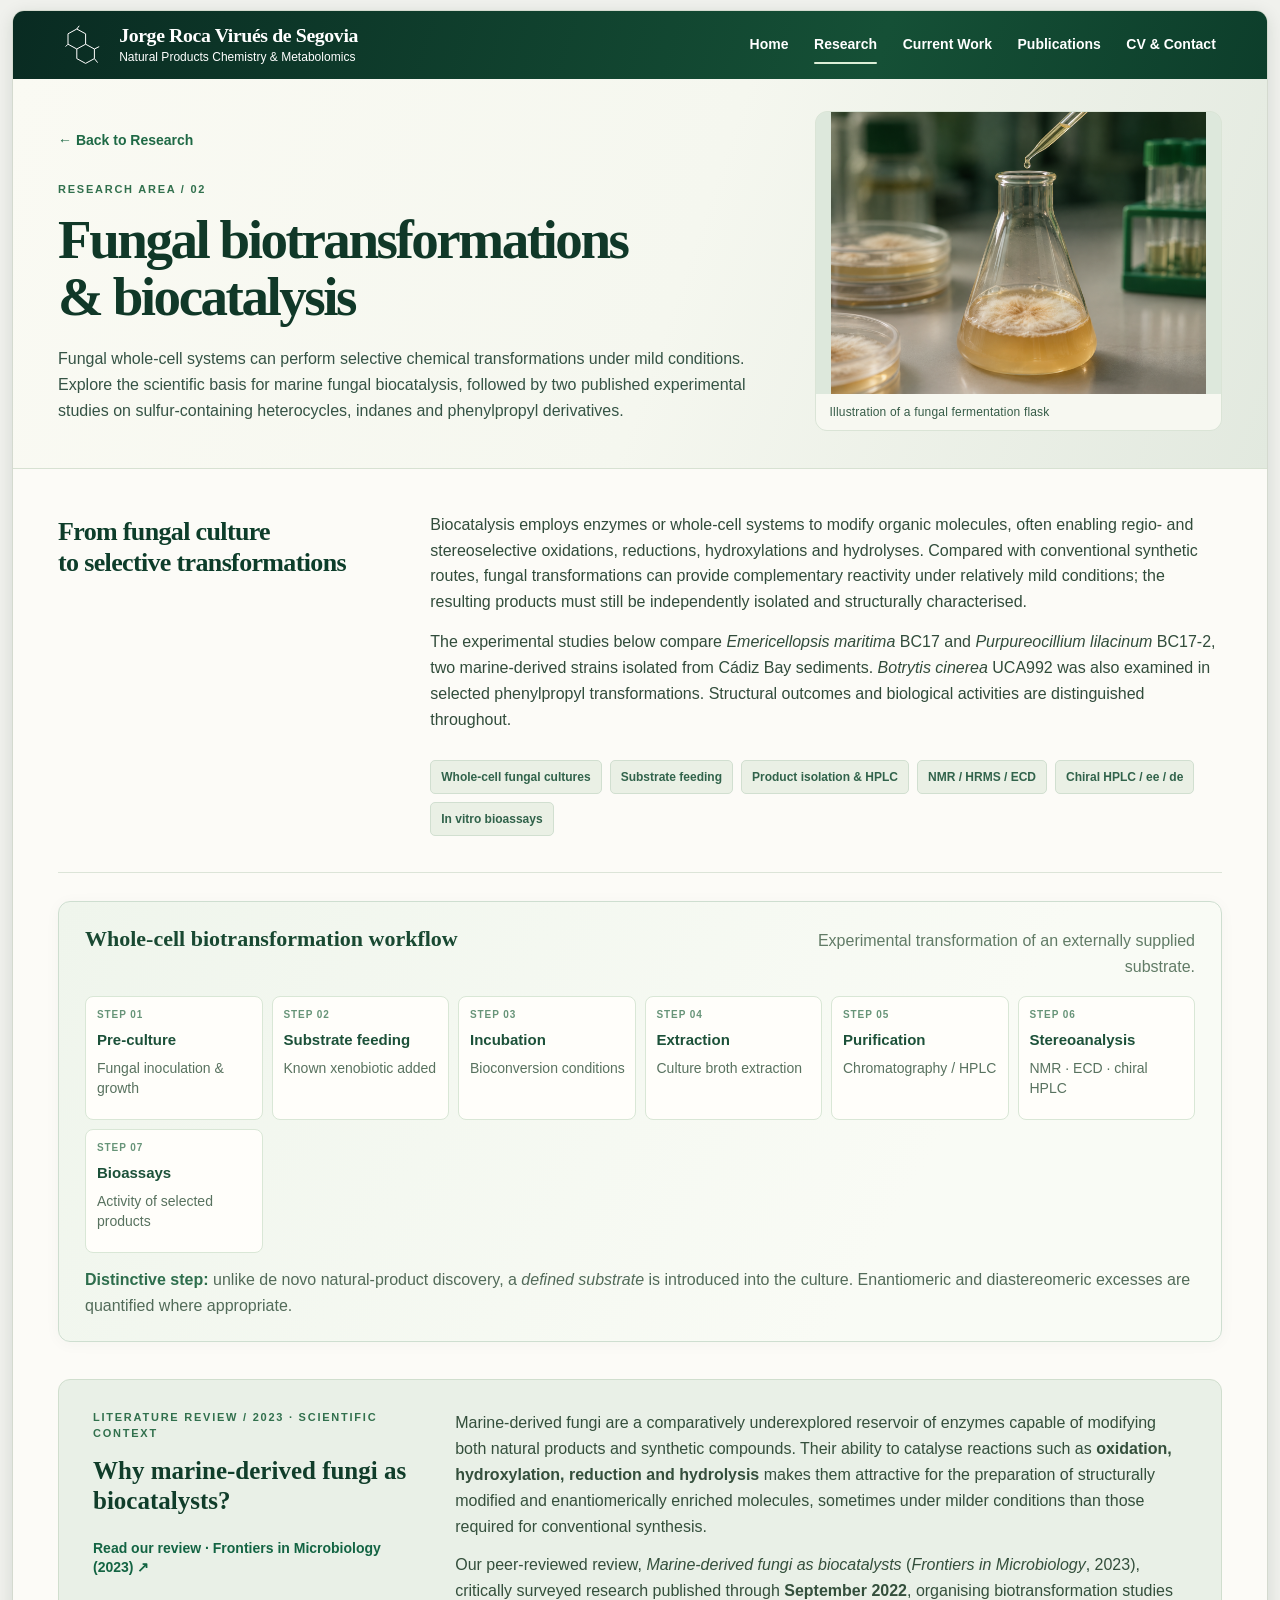
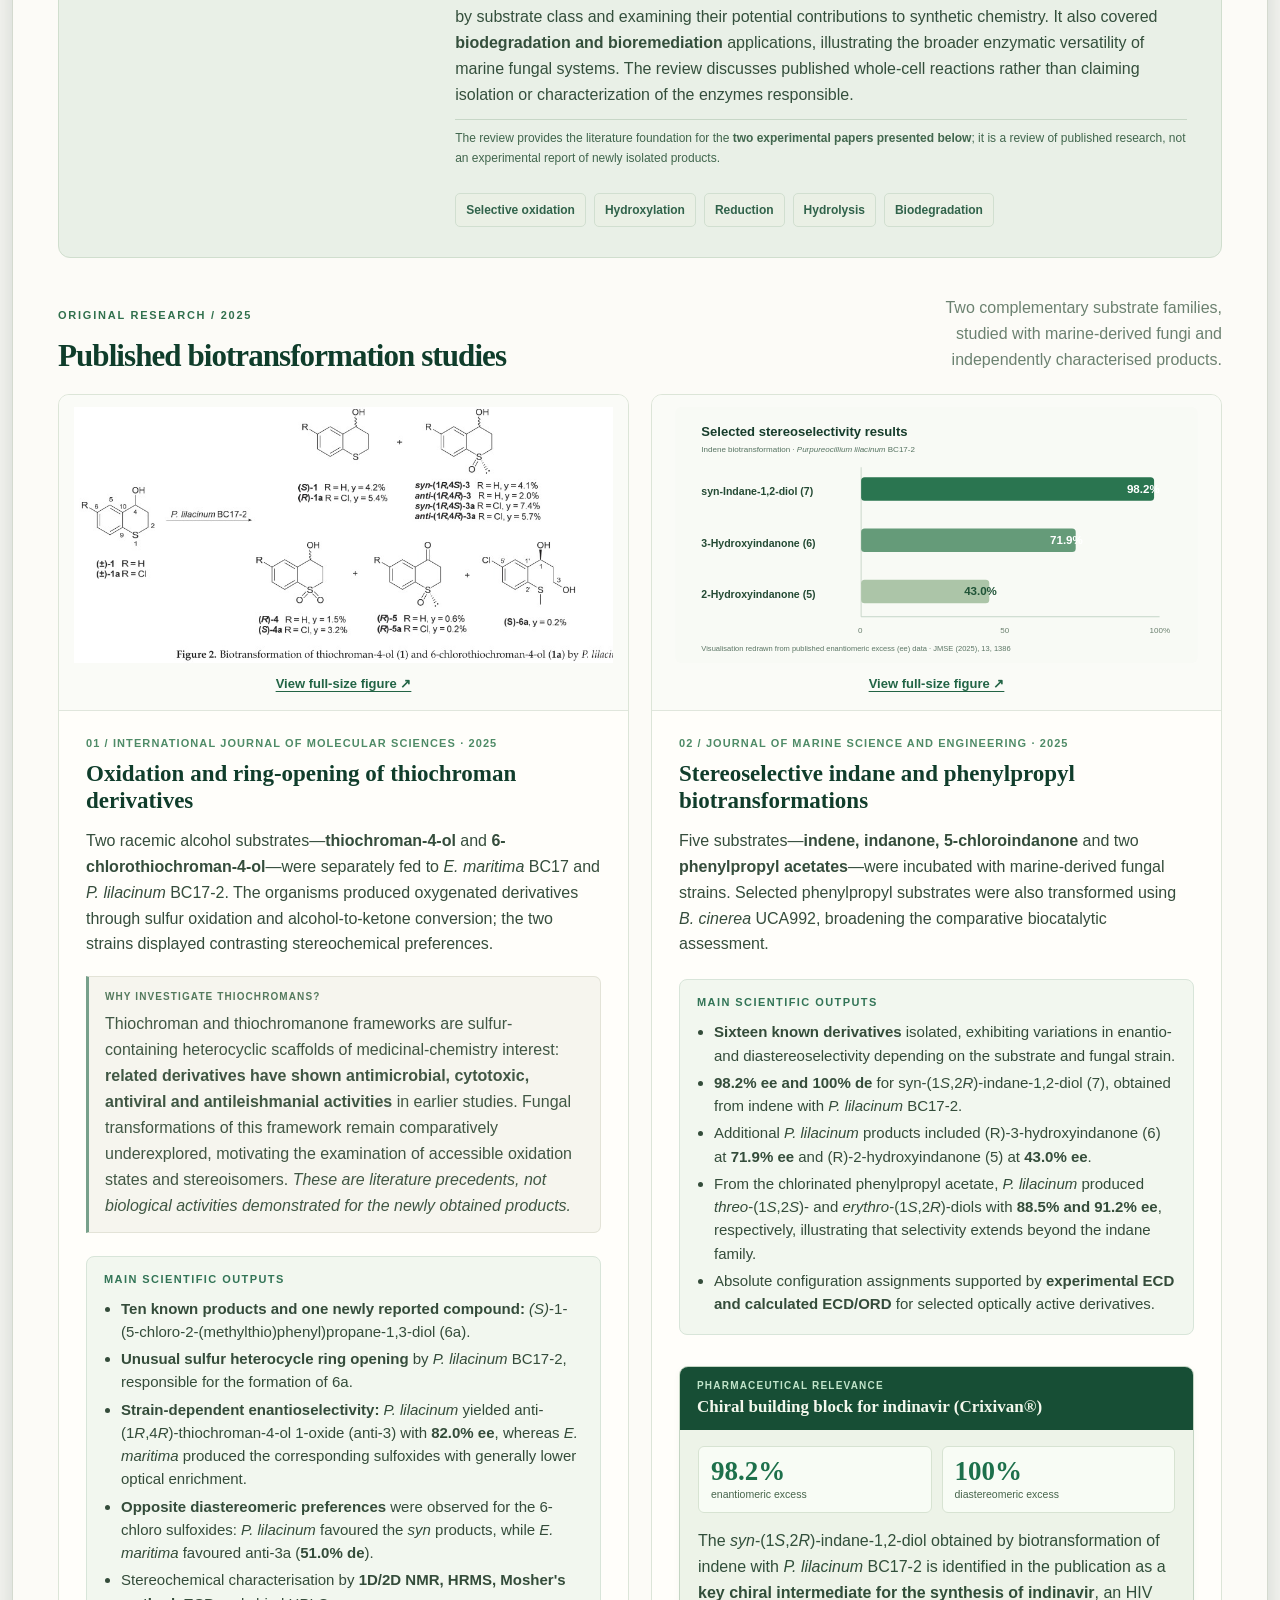
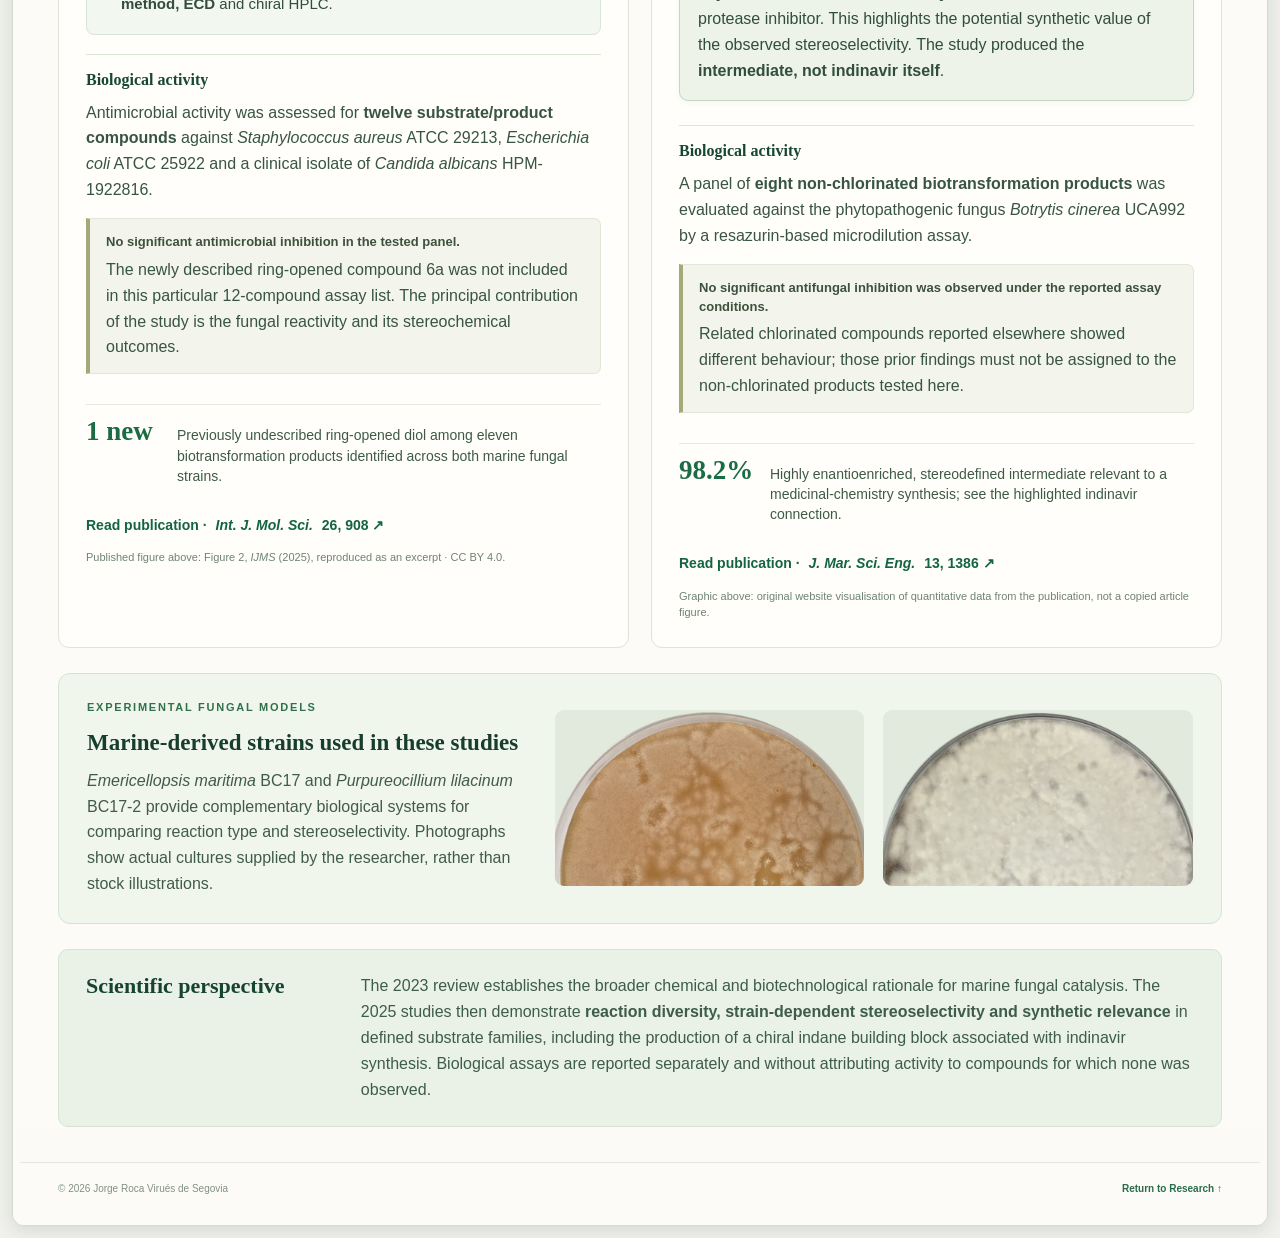
==== commit 17648c83: "Improve mobile reading, navigation and access to published research" ====
--- a/biotransformations.html
+++ b/biotransformations.html
@@ -170,15 +170,16 @@
 .np16 .wf21-bottom strong{color:#2e6e4d}
 @media(max-width:1030px){.np16 .wf21-items{grid-template-columns:repeat(4,minmax(0,1fr))}.np16 .wf21-step:nth-child(4):after{display:none}.np16 .wf21-top{display:block}.np16 .wf21-top p{text-align:left;margin:7px 0 0}}
 @media(max-width:680px){.np16 .wf21{padding:17px}.np16 .wf21-items{grid-template-columns:repeat(2,minmax(0,1fr))}.np16 .wf21-step{min-height:113px}.np16 .wf21-step:nth-child(even):after{display:none}}
-</style></head>
-<body><div class="site-frame"><header class="site-header"><div class="header-inner"><a aria-label="Go to homepage" class="brand" href="index.html#home"><svg aria-hidden="true" class="brand-symbol" fill="none" stroke="currentColor" stroke-width="1.25" viewbox="0 0 50 50"><path d="M16 5 27 11v13l-11 6L5 24V11Zm11 19 11 6v12l-11 6-11-6V30"></path><path d="m16 5 3-4M5 24l-3 3m36 3 6-3m-6 15 4 5"></path></svg><span class="brand-copy"><strong>Jorge Roca Virués de Segovia</strong><small>Natural Products Chemistry &amp; Metabolomics</small></span></a><nav aria-label="Main navigation" class="main-nav"><a data-nav="home" href="index.html#home">Home</a><a aria-current="page" data-nav="research" href="index.html#research">Research</a><a data-nav="work" href="index.html#work">Current Work</a><a data-nav="publications" href="index.html#publications">Publications</a><a data-nav="cv" href="index.html#cv">CV &amp; Contact</a></nav></div></header>
-<main class="np16 bio18">
+</style><link rel="stylesheet" href="assets/layout.css"/>
+</head>
+<body><a class="skip-link" href="#np-main">Skip to content</a><div class="site-frame"><header class="site-header"><div class="header-inner"><a aria-label="Go to homepage" class="brand" href="index.html#home"><svg aria-hidden="true" class="brand-symbol" fill="none" stroke="currentColor" stroke-width="1.25" viewbox="0 0 50 50"><path d="M16 5 27 11v13l-11 6L5 24V11Zm11 19 11 6v12l-11 6-11-6V30"></path><path d="m16 5 3-4M5 24l-3 3m36 3 6-3m-6 15 4 5"></path></svg><span class="brand-copy"><strong>Jorge Roca Virués de Segovia</strong><small>Natural Products Chemistry &amp; Metabolomics</small></span></a><button class="menu-toggle" type="button" aria-controls="portfolio-nav" aria-expanded="false" hidden>Menu <span aria-hidden="true">☰</span></button><nav aria-label="Main navigation" class="main-nav" id="portfolio-nav"><a data-nav="home" href="index.html#home">Home</a><a aria-current="page" data-nav="research" href="index.html#research">Research</a><a data-nav="work" href="index.html#work">Current Work</a><a data-nav="publications" href="index.html#publications">Publications</a><a data-nav="cv" href="index.html#cv">CV &amp; Contact</a></nav></div></header>
+<main tabindex="-1" class="np16 bio18" id="np-main">
 <div class="np-hero"><div class="np-shell np-hero-inner"><div>
 <a class="np-back" href="index.html#research">← Back to Research</a>
 <span class="np-eyebrow">RESEARCH AREA / 02</span>
 <h1>Fungal biotransformations<br/>&amp; biocatalysis</h1>
 <p>Fungal whole-cell systems can perform selective chemical transformations under mild conditions. Explore the scientific basis for marine fungal biocatalysis, followed by two published experimental studies on sulfur-containing heterocycles, indanes and phenylpropyl derivatives.</p>
-</div><div class="np-hero-img"><img alt="Conceptual laboratory illustration of a fungal cultivation flask" src="assets/img/feeding-flask-original.png"/><div class="np-img-label">Conceptual fermentation illustration · No molecular structures superimposed</div></div></div></div>
+</div><div class="np-hero-img"><img alt="Conceptual laboratory illustration of a fungal cultivation flask" src="assets/img/feeding-flask-original.png"/><div class="np-img-label">Illustration of a fungal fermentation flask</div></div></div></div>
 <div class="np-shell">
 <section class="np-intro"><h2>From fungal culture<br/>to selective transformations</h2><div class="np-intro-text">
 <p>Biocatalysis employs enzymes or whole-cell systems to modify organic molecules, often enabling regio- and stereoselective oxidations, reductions, hydroxylations and hydrolyses. Compared with conventional synthetic routes, fungal transformations can provide complementary reactivity under relatively mild conditions; the resulting products must still be independently isolated and structurally characterised.</p>
@@ -194,7 +195,7 @@
 <div class="np-section-heading"><div><span class="np-eyebrow">ORIGINAL RESEARCH / 2025</span><h2 id="bio-studies">Published biotransformation studies</h2></div><p>Two complementary substrate families, studied with marine-derived fungi and independently characterised products.</p></div>
 <div class="np-study-grid">
 <article class="np-study">
-<div class="np-study-visual"><img alt="Original published Figure 2: transformation of thiochroman-4-ol and 6-chlorothiochroman-4-ol by Purpureocillium lilacinum BC17-2, IJMS 2025" src="assets/img/figures/biotransformation-ijms-2025.jpg"/></div>
+<div class="np-study-visual"><a class="figure-zoom" href="assets/img/figures/biotransformation-ijms-2025.jpg"><img alt="Original published Figure 2: transformation of thiochroman-4-ol and 6-chlorothiochroman-4-ol by Purpureocillium lilacinum BC17-2, IJMS 2025" src="assets/img/figures/biotransformation-ijms-2025.jpg"/><span>View full-size figure ↗</span></a></div>
 <div class="np-study-body">
 <div class="np-study-id">01 / INTERNATIONAL JOURNAL OF MOLECULAR SCIENCES · 2025</div>
 <h3>Oxidation and ring-opening of thiochroman derivatives</h3>
@@ -218,7 +219,7 @@
 <div class="bio-meta-line">Published figure above: Figure 2, <em>IJMS</em> (2025), reproduced as an excerpt · CC BY 4.0.</div>
 </div></article>
 <article class="np-study">
-<div class="np-study-visual"><img alt="Data visualisation of reported enantiomeric excess values from indene biotransformations in JMSE 2025" src="assets/img/figures/enantioselectivity-jmse2025-redrawn.svg"/></div>
+<div class="np-study-visual"><a class="figure-zoom" href="assets/img/figures/enantioselectivity-jmse2025-redrawn.svg"><img alt="Data visualisation of reported enantiomeric excess values from indene biotransformations in JMSE 2025" src="assets/img/figures/enantioselectivity-jmse2025-redrawn.svg"/><span>View full-size figure ↗</span></a></div>
 <div class="np-study-body">
 <div class="np-study-id">02 / JOURNAL OF MARINE SCIENCE AND ENGINEERING · 2025</div>
 <h3>Stereoselective indane and phenylpropyl biotransformations</h3>
@@ -248,4 +249,4 @@
 <div class="np-conclusion"><h2>Scientific perspective</h2><p>The 2023 review establishes the broader chemical and biotechnological rationale for marine fungal catalysis. The 2025 studies then demonstrate <strong>reaction diversity, strain-dependent stereoselectivity and synthetic relevance</strong> in defined substrate families, including the production of a chiral indane building block associated with indinavir synthesis. Biological assays are reported separately and without attributing activity to compounds for which none was observed.</p></div>
 </div></main>
 <footer class="np16"><div class="np-foot"><span>© 2026 Jorge Roca Virués de Segovia</span><a href="index.html#research">Return to Research ↑</a></div></footer>
-</div></body></html>+</div><script src="assets/site.js" defer></script></body></html>
--- a/assets/layout.css
+++ b/assets/layout.css
@@ -0,0 +1,175 @@
+/* Header and keyboard navigation, shared by the overview and research pages. */
+.site-header { height: auto; }
+.site-header .header-inner {
+  position: relative;
+  display: flex;
+  align-items: center;
+  justify-content: space-between;
+  gap: 16px 30px;
+  padding: 12px clamp(18px, 4vw, 60px);
+}
+.site-header .brand { min-width: 0; }
+.site-header .brand-symbol { width: 40px; height: 44px; }
+.site-header .brand-copy { white-space: normal; }
+.site-header .brand-copy strong { font-size: clamp(16px, 1.55vw, 23px); line-height: 1.13; }
+.site-header .brand-copy small { font-size: 12px; line-height: 1.4; }
+.site-header .main-nav {
+  position: static; transform: none; width: auto; height: auto; overflow: visible;
+  display: flex; align-items: center; gap: clamp(12px, 2vw, 36px);
+}
+.site-header .main-nav a { min-height: 44px; font-size: 14px; line-height: 1.25; white-space: nowrap; }
+.site-header .main-nav a[aria-current="page"]::after { bottom: 3px; }
+.site-header [hidden] { display: none; }
+.menu-toggle {
+  flex: none; display: inline-flex; gap: 7px; align-items: center; justify-content: center;
+  min-height: 44px; padding: 0 12px; font: 600 14px var(--sans);
+  color: white; border: 1px solid #709083; border-radius: 6px; background: transparent;
+}
+:where(a, button, summary):focus-visible { outline: 3px solid #16784c; outline-offset: 3px; }
+.site-header :focus-visible { outline-color: #f6dc9c; }
+main:focus:not(:focus-visible) { outline: none; }
+
+/* Keep the specimen and chemical drawing in distinct columns from the text. */
+.home-hero-v5 {
+  display: grid; grid-template-columns: minmax(0, 1.65fr) minmax(0, .6fr) minmax(0, 1fr);
+  grid-template-areas: "copy molecule culture"; align-items: center;
+  gap: clamp(14px, 2.5vw, 44px); padding: clamp(30px, 4vw, 66px) 5%;
+  height: auto; min-height: 340px;
+  background: linear-gradient(108deg, #fcfbf3 20%, #e9eddf 59%, #adc1ae);
+}
+.hero-glow-v5 { display: none; }
+.hero-copy-v5, .hero-molecule-v5, .hero-photo-v5 {
+  position: static; inset: auto; width: auto; height: auto; transform: none;
+}
+.hero-copy-v5 { grid-area: copy; }
+.hero-copy-v5 h1 { font-size: clamp(40px, 4.5vw, 73px); line-height: 1.02; max-width: 15ch; text-wrap: balance; }
+.hero-copy-v5 p { width: auto; max-width: 45ch; font-size: 17px; line-height: 1.5; }
+.eyebrow-v5 { font-size: 11px; line-height: 1.45; }
+.hero-photo-v5 {
+  grid-area: culture; width: 100%; max-width: 335px; justify-self: center;
+  opacity: 1; filter: drop-shadow(0 7px 9px #304f373e);
+}
+.hero-photo-v5 img { display: block; }
+.hero-molecule-v5 { grid-area: molecule; display: grid; justify-items: center; gap: 10px; filter: none; }
+.hero-molecule-v5 img { width: min(100%, 164px); height: auto; max-height: none; }
+.hero-molecule-v5 span { display: block; max-width: 22ch; font-size: 12px; line-height: 1.4; color: #344b3d; text-shadow: none; text-align: center; opacity: 1; }
+.home-highlight-text-v5 { min-width: 0; height: auto; min-height: 0; padding: 19px 16px; gap: 9px; }
+.home-highlight-text-v5 h3 { font-size: clamp(20px, 1.65vw, 26px); line-height: 1.16; text-wrap: pretty; }
+.home-highlight-text-v5 p, .home-about-v5 p, .home-cv-v5 p { font-size: 15.5px; line-height: 1.55; }
+.home-highlight-kicker-v5, .home-cv-label-v5 { font-size: 11px; }
+.read-more-v5, .cv-link-v5, .primary-button-v5 { font-size: 14px; }
+.home-highlight-v5 .plate-feature-v5 img { width: 95% !important; height: 100% !important; inset: 0; margin: auto; }
+.home-bottom-v5 { margin-top: 12px; }
+
+/* Publication titles, evidence and links all have their own reading order. */
+.view-publications-v24 .paper-entry {
+  display: grid; grid-template-columns: 108px minmax(0,1fr); grid-template-areas: "cover heading" "cover body";
+  gap: 9px clamp(16px, 2.4vw, 38px); align-items: start;
+  padding: clamp(22px, 3vw, 42px) 0; border-bottom: 1px solid #ced9cd;
+}
+.paper-entry .journal-cover { grid-area: cover; width: 100%; align-self: start; }
+.paper-heading { grid-area: heading; min-width: 0; }
+.paper-body { grid-area: body; min-width: 0; }
+.paper-heading h2 { max-width: 62ch; margin: 6px 0 0; font: 700 clamp(21px, 2vw, 30px)/1.18 var(--serif); color: #143f2b; }
+.paper-heading a:hover, .paper-source:hover, .paper-authors summary:hover { text-decoration: underline; text-underline-offset: 3px; }
+.paper-body p { max-width: 85ch; margin: 4px 0 10px; font: 16px/1.62 var(--sans); color: #30483b; }
+.paper-authors { margin: 3px 0 8px; }
+.paper-authors summary, .paper-source { width: fit-content; padding: 9px 0; color: #155d3e; font: 650 15px/1.45 var(--sans); cursor: pointer; }
+.paper-entry .paper-authors .pub-authors { display: block; max-width: 84ch; margin: 0 0 10px; font-size: 15px; line-height: 1.55; }
+.paper-meta { display: flex; flex-wrap: wrap; align-items: center; gap: 6px 14px; }
+.paper-entry .pub-badges, .paper-entry .pub-metric { margin: 0; }
+.paper-entry .pub-journal, .paper-entry .paper-pill, .paper-entry .open-pill, .paper-entry .pub-metric { font-size: 12px; line-height: 1.4; }
+.paper-source { display: inline-flex; gap: 7px; align-items: center; min-height: 44px; }
+.view-publications-v24 .pub-intro { margin-bottom: 16px; }
+
+/* Readable research narratives, figure access and methods. */
+.site-frame main :is(.r14-page,.cw22,.cvv11) p,
+.np16 .np-shell p { font-size: 16px; line-height: 1.62; }
+.np16 .np-shell li { font-size: 15px; line-height: 1.55; }
+.np16 .np-shell .np-study-id, .np16 .np-shell .np-eyebrow,
+.np16 .np-shell .np-results-title, .cvv11 .cv11-eyebrow, .cw22 .cw22-overline { font-size: 11px; line-height: 1.45; }
+.np16 .np-shell .np-img-label, .np16 .np-shell .np-caption, .np16 .np-shell .np-methods span,
+.site-frame .cvv11 .cv11-photo-credits { font-size: 12px; line-height: 1.5; }
+.np16 .np-shell .np-paper, .np16 .np-back, .r14-page .r14-open { font-size: 14px; min-height: 44px; }
+.np16 .np-shell :is(.wf21-step,.np-hero-inner,.np-study-body) > * { min-width: 0; }
+.np16 .np-shell .wf21-step strong { font-size: 15px; line-height: 1.3; overflow-wrap: anywhere; }
+.np16 .np-shell .wf21-step small, .np16 .np-shell .np-study-meta span { font-size: 14px; line-height: 1.45; }
+.np16 .np-shell .wf21-items { grid-template-columns: repeat(auto-fit,minmax(min(100%,155px),1fr)); }
+.np16 .np-shell .wf21-step::after { display: none; }
+.np16 .np-shell .np-study-visual, .np16 .np-shell .comp-source-visual {
+  height: auto; min-width: 0; padding: 12px; background: #fafbf7;
+}
+.figure-zoom { display: grid; justify-items: center; gap: 7px; width: 100%; color: #226445; }
+.np16 .np-shell .figure-zoom img { display: block; width: 100%; height: clamp(170px,20vw,265px); max-width: 100%; max-height: none; object-fit: contain; }
+.figure-zoom span { font: 600 13px/1.5 var(--sans); padding: 4px 8px; text-decoration: underline; text-underline-offset: 3px; }
+.cvv11 .cv11-photo-medina img { object-fit: contain; object-position: center; background: #fff; }
+.cvv11 .cv11-photo { background-color: #dce8d9; }
+.cvv11 .cv11-contact-grid small, .cvv11 .cv13-two-col .cv11-item small { font-size: 13px; line-height: 1.45; }
+.cvv11 .cv11-contact-grid b, .cvv11 .cv13-two-col .cv11-item b { font-size: 15px; line-height: 1.4; }
+.r14-page .r14-evidence span, .cw22 .cw22-question span, .cw22 .cw23-methods span { font-size: 13px; line-height: 1.45; }
+.np16 .np-shell .np-hero-img { height: auto; aspect-ratio: auto; display: grid; grid-template-rows: auto auto; }
+.np16 .np-shell .np-hero-img img { display: block; width: 100%; max-width: 100%; height: clamp(180px, 22vw, 300px); object-fit: contain; }
+.np16 .np-shell .np-img-label { position: static; width: 100%; padding: 9px 14px; border-radius: 0; }
+@media (max-width: 1050px) and (min-width: 761px) {
+  .site-header .header-inner { gap: 12px; padding-inline: 18px; }
+  .site-header .main-nav { gap: 14px; }
+}
+@media (max-width: 1190px) {
+  .home-highlight-grid-v5 { grid-template-columns: repeat(3,minmax(0,1fr)); }
+  .home-highlight-v5 { grid-template-columns: 1fr; grid-template-rows: 145px 1fr; min-height: 0; }
+  .home-highlight-image-v5 { height: 145px; }
+  .home-highlight-text-v5 { min-height: 0; }
+}
+@media (max-width: 760px) {
+  .site-frame { width: 100%; margin: 0; border: 0; border-radius: 0; }
+  .site-header .header-inner { flex-wrap: wrap; gap: 0 8px; padding: 10px clamp(12px, 4%, 22px); }
+  .site-header .brand { flex: 1; gap: 8px; }
+  .site-header .brand-symbol { width: 30px; height: 34px; }
+  .site-header .brand-copy strong { font-size: 16px; }
+  .site-header .brand-copy small { font-size: 11.5px; }
+  .site-header .main-nav { flex: 1 0 100%; display: grid; grid-template-columns: repeat(2,minmax(0,1fr)); gap: 0 12px; width: 100%; padding: 9px 0 2px; }
+  .site-header .main-nav[hidden] { display: none; }
+  .site-header .main-nav a { width: fit-content; font-size: 15px; }
+  .home-hero-v5 {
+    grid-template-columns: minmax(0,1fr) minmax(0,1fr); grid-template-areas: "copy copy" "molecule culture";
+    gap: 18px; min-height: 0; padding: 29px 6% 22px;
+    background: linear-gradient(150deg,#fcfbf4 20%,#eef1e6 63%,#c6d8c7);
+  }
+  .hero-copy-v5 h1 { font-size: clamp(37px, 8.6vw, 56px); margin: 10px 0; }
+  .hero-copy-v5 p { margin-bottom: 0; font-size: 16px; }
+  .hero-photo-v5 { max-width: 172px; }
+  .hero-molecule-v5 img { width: clamp(76px, 20vw, 116px); }
+  .hero-molecule-v5 span { max-width: 21ch; }
+  .home-highlight-grid-v5 { grid-template-columns: 1fr; gap: 13px; }
+  .home-highlight-v5 { grid-template-columns: minmax(78px, 29%) minmax(0,1fr); grid-template-rows: auto; }
+  .home-highlight-image-v5 { height: 100%; }
+  .home-highlight-text-v5 { padding: 15px clamp(13px, 3.5vw, 22px); }
+  .home-bottom-v5 { grid-template-columns: 1fr; align-items: start; gap: 16px; }
+  .home-bottom-v5 .coastal-v5 { width: 100%; height: auto; max-height: 200px; object-fit: cover; }
+  .home-bottom-v5 .home-cv-v5 { grid-column: auto; }
+  .cvv11 .cv11-timeline-grid, .cvv11 .cv13-editorial-grid, .cvv11 .cv11-collab-grid { grid-template-columns: 1fr; }
+  .r14-page .r14-hero { height: auto; }
+  .r14-page .r14-hero-copy { width: 100%; background: linear-gradient(95deg,#f8f8f1 52%,#f3f6eae8); }
+  .cw22 .cw22-section-heading { display: grid; gap: 8px; }
+  .np16 .np-shell { padding-inline: clamp(16px,4vw,28px); }
+  .np16 .np-hero-inner { grid-template-columns: minmax(0,1fr); gap: 19px; }
+}
+.view-publications-v24 .pub-metrics-note { font-size: 13px; }
+@media (max-width: 600px) {
+  .view-publications-v24 .paper-entry {
+    grid-template-columns: 1fr; grid-template-areas: "heading" "body"; gap: 8px;
+  }
+  .paper-entry .journal-cover { display: none; }
+  .paper-heading h2 { font-size: 23px; overflow-wrap: break-word; }
+  .paper-body p { margin-top: 2px; }
+  .cw22 .cw22-workflow, .cw22 .cw23-studies { grid-template-columns: 1fr; }
+  .np16 .np-shell .np-section-heading { display: grid; gap: 8px; }
+  .np16 .np-shell .np-section-heading p { text-align: left; }
+  .cvv11 .cv27-portrait-frame { float: none; width: 120px; margin: 12px 0 18px; }
+}
+.hero-molecule-v5 img { filter: brightness(0) saturate(100%) opacity(.84); }
+.hero-copy-v5 h1 { max-width: 18ch; }
+.hero-phrase { display: inline-block; }
+@media (max-width: 600px) {
+  .cw22 .cw22-phase::after { display: none; }
+}
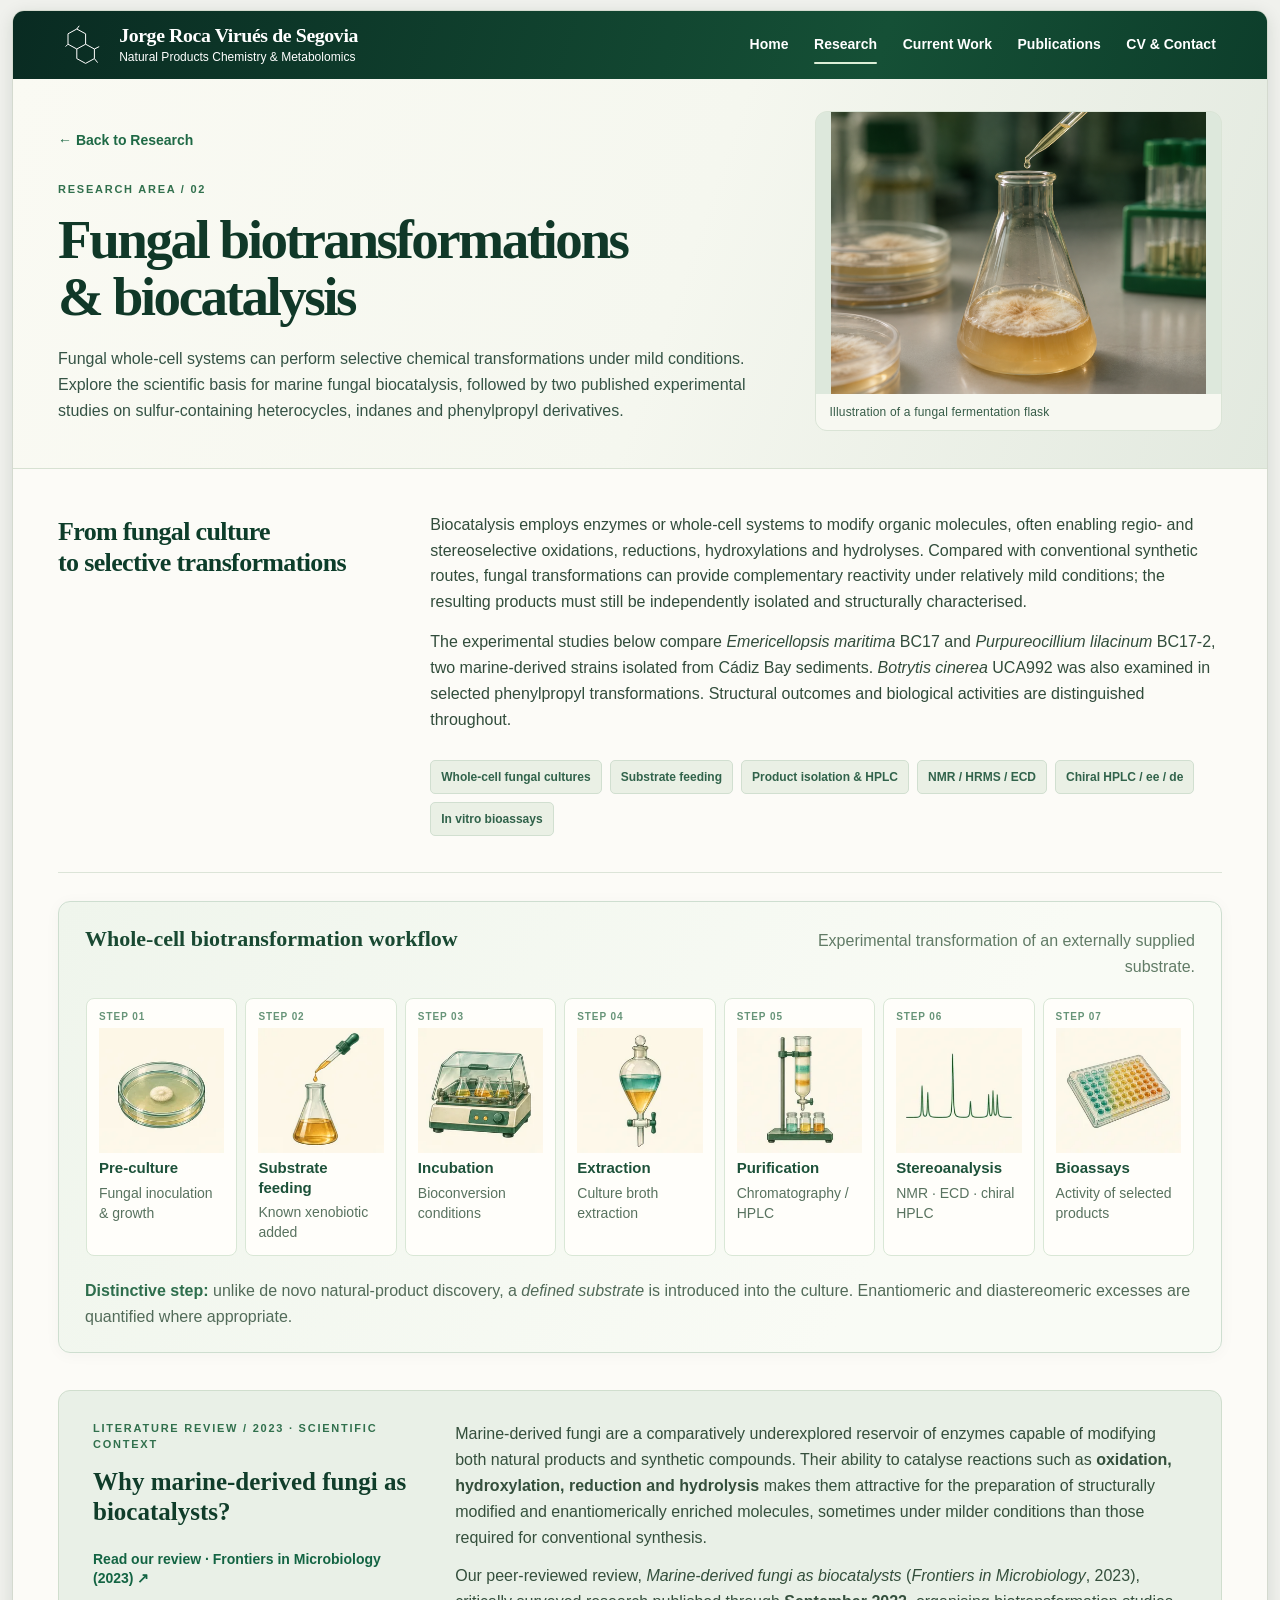
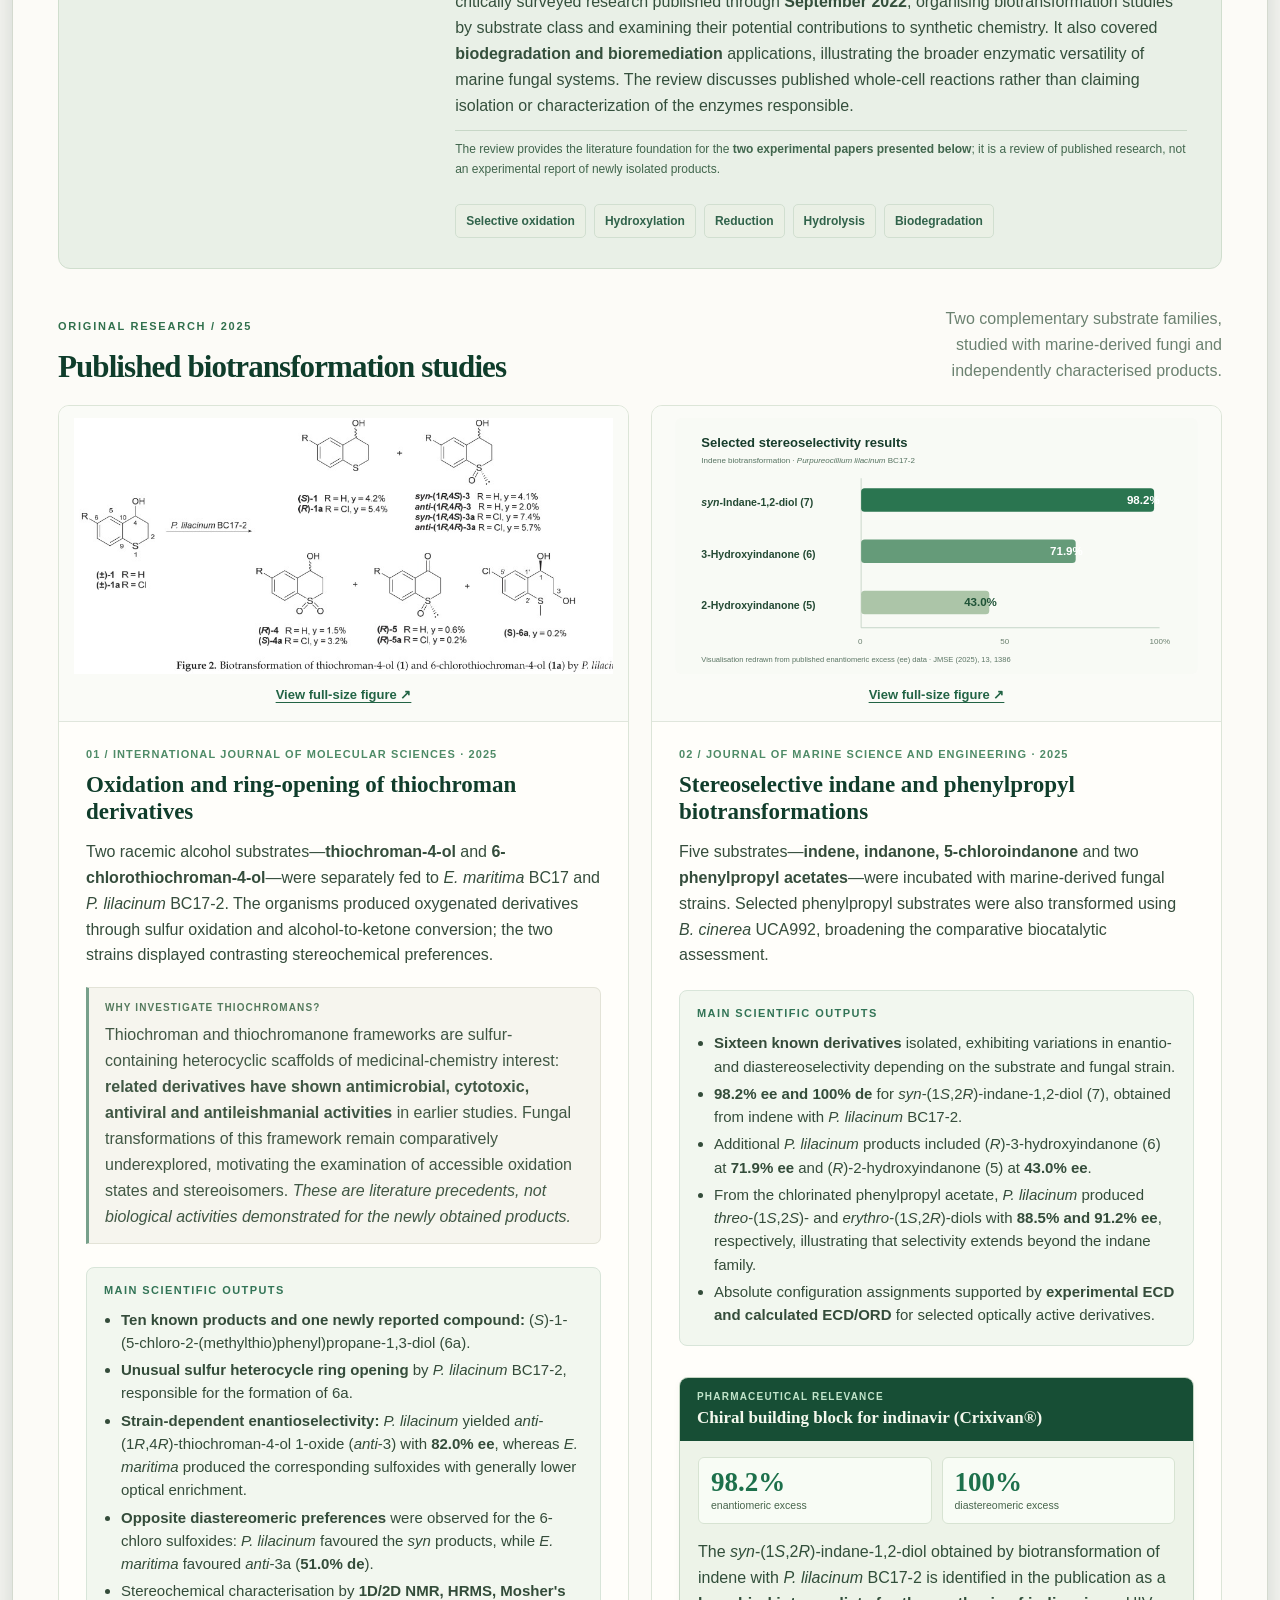
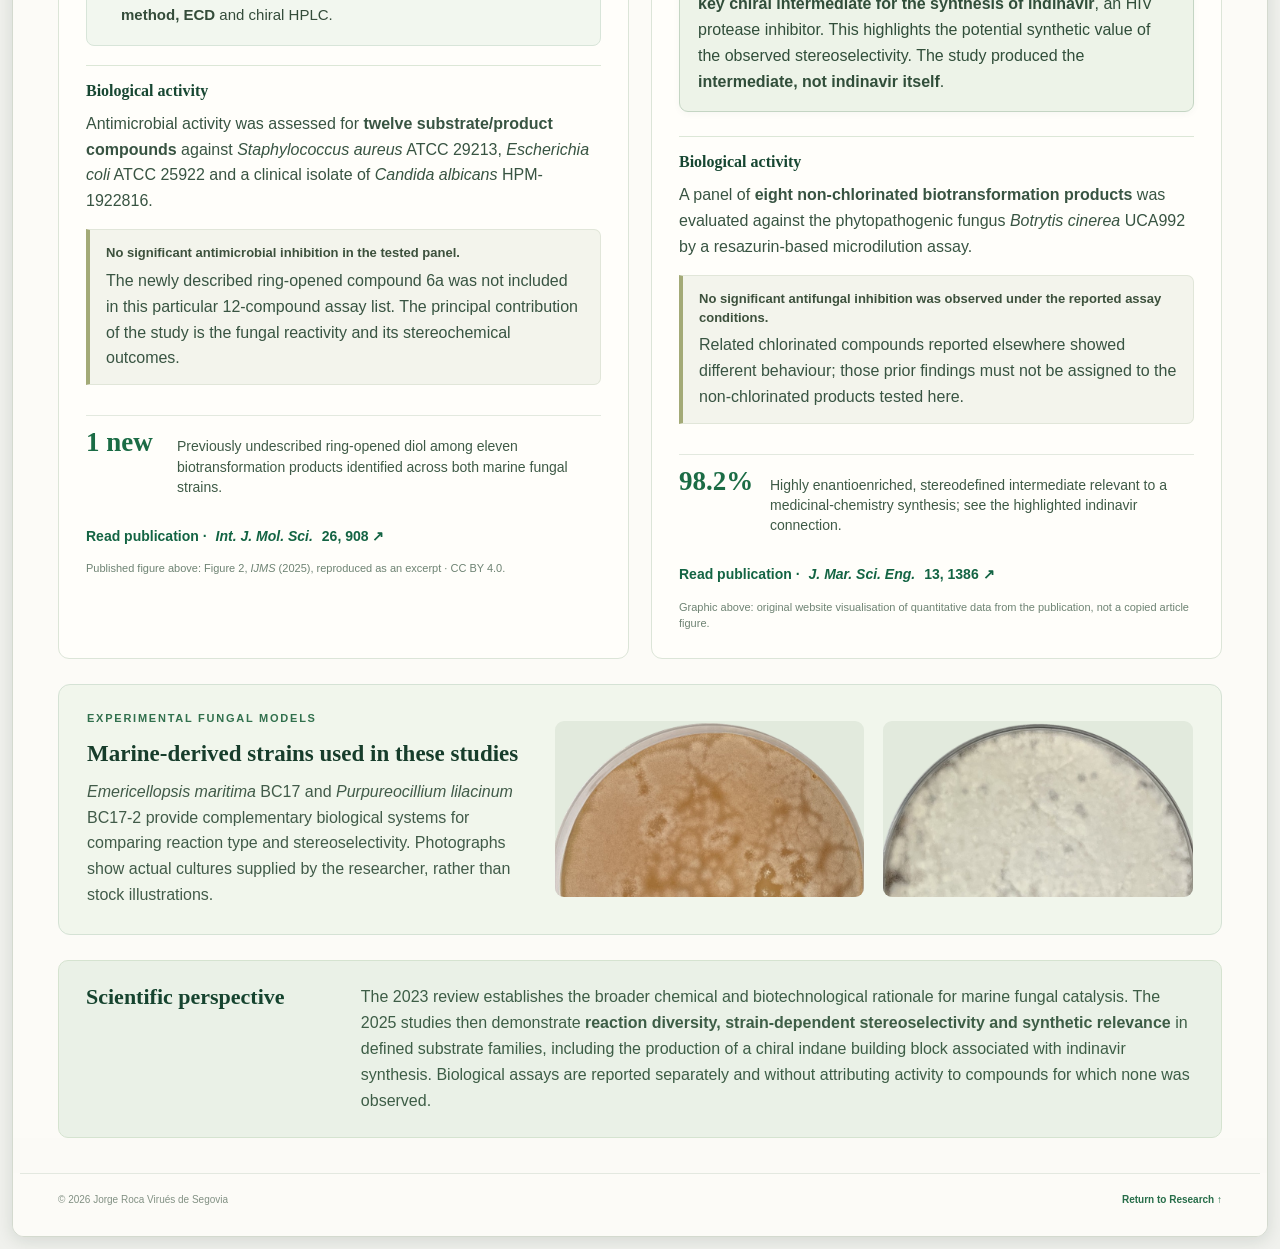
==== commit 82446c44: "Illustrate the seven-stage workflow and italicize scientific names and stereodescriptors" ====
--- a/biotransformations.html
+++ b/biotransformations.html
@@ -185,7 +185,21 @@
 <p>Biocatalysis employs enzymes or whole-cell systems to modify organic molecules, often enabling regio- and stereoselective oxidations, reductions, hydroxylations and hydrolyses. Compared with conventional synthetic routes, fungal transformations can provide complementary reactivity under relatively mild conditions; the resulting products must still be independently isolated and structurally characterised.</p>
 <p>The experimental studies below compare <em>Emericellopsis maritima</em> BC17 and <em>Purpureocillium lilacinum</em> BC17-2, two marine-derived strains isolated from Cádiz Bay sediments. <em>Botrytis cinerea</em> UCA992 was also examined in selected phenylpropyl transformations. Structural outcomes and biological activities are distinguished throughout.</p>
 <div class="np-methods"><span>Whole-cell fungal cultures</span><span>Substrate feeding</span><span>Product isolation &amp; HPLC</span><span>NMR / HRMS / ECD</span><span>Chiral HPLC / ee / de</span><span>In vitro bioassays</span></div>
-</div></section><section aria-label="Whole-cell biotransformation workflow" class="wf21"><div class="wf21-top"><h2>Whole-cell biotransformation workflow</h2><p>Experimental transformation of an externally supplied substrate.</p></div><div class="wf21-items"><div class="wf21-step"><span class="wf21-step-num">STEP 01</span><strong>Pre-culture</strong><small>Fungal inoculation &amp; growth</small></div><div class="wf21-step"><span class="wf21-step-num">STEP 02</span><strong>Substrate feeding</strong><small>Known xenobiotic added</small></div><div class="wf21-step"><span class="wf21-step-num">STEP 03</span><strong>Incubation</strong><small>Bioconversion conditions</small></div><div class="wf21-step"><span class="wf21-step-num">STEP 04</span><strong>Extraction</strong><small>Culture broth extraction</small></div><div class="wf21-step"><span class="wf21-step-num">STEP 05</span><strong>Purification</strong><small>Chromatography / HPLC</small></div><div class="wf21-step"><span class="wf21-step-num">STEP 06</span><strong>Stereoanalysis</strong><small>NMR · ECD · chiral HPLC</small></div><div class="wf21-step"><span class="wf21-step-num">STEP 07</span><strong>Bioassays</strong><small>Activity of selected products</small></div></div><p class="wf21-bottom"><strong>Distinctive step:</strong> unlike de novo natural-product discovery, a <em>defined substrate</em> is introduced into the culture. Enantiomeric and diastereomeric excesses are quantified where appropriate.</p></section><section aria-labelledby="bio-review-title" class="bio-review"><div><span class="np-eyebrow">LITERATURE REVIEW / 2023 · SCIENTIFIC CONTEXT</span><h3 id="bio-review-title">Why marine-derived fungi as biocatalysts?</h3><a class="np-paper" href="https://doi.org/10.3389/fmicb.2023.1125639" rel="noopener noreferrer" target="_blank">Read our review · Frontiers in Microbiology (2023) ↗</a></div><div>
+</div></section><section aria-label="Whole-cell biotransformation workflow" class="wf21 illustrated-workflow"><div class="wf21-top"><h2 id="workflow-title">Whole-cell biotransformation workflow</h2><p>Experimental transformation of an externally supplied substrate.</p></div>
+<ol class="wf21-items workflow-strip" id="workflow-steps" tabindex="0" aria-labelledby="workflow-title">
+<li class="wf21-step"><span class="wf21-step-num">STEP 01</span><img class="workflow-illustration" src="assets/img/workflow/culture.webp" alt="A fungal colony in a Petri dish" width="240" height="240" loading="lazy"/><strong>Pre-culture</strong><small>Fungal inoculation &amp; growth</small></li>
+<li class="wf21-step"><span class="wf21-step-num">STEP 02</span><img class="workflow-illustration" src="assets/img/workflow/feeding.webp" alt="A pipette adding a drop to a flask" width="240" height="240" loading="lazy"/><strong>Substrate feeding</strong><small>Known xenobiotic added</small></li>
+<li class="wf21-step"><span class="wf21-step-num">STEP 03</span><img class="workflow-illustration" src="assets/img/workflow/incubation.webp" alt="A benchtop shaking incubator" width="240" height="240" loading="lazy"/><strong>Incubation</strong><small>Bioconversion conditions</small></li>
+<li class="wf21-step"><span class="wf21-step-num">STEP 04</span><img class="workflow-illustration" src="assets/img/workflow/extraction.webp" alt="A separatory funnel with two liquid layers" width="240" height="240" loading="lazy"/><strong>Extraction</strong><small>Culture broth extraction</small></li>
+<li class="wf21-step"><span class="wf21-step-num">STEP 05</span><img class="workflow-illustration" src="assets/img/workflow/purification.webp" alt="A chromatography column and collection vials" width="240" height="240" loading="lazy"/><strong>Purification</strong><small>Chromatography / HPLC</small></li>
+<li class="wf21-step"><span class="wf21-step-num">STEP 06</span><img class="workflow-illustration" src="assets/img/workflow/stereoanalysis.webp" alt="A schematic NMR spectrum" width="240" height="240" loading="lazy"/><strong>Stereoanalysis</strong><small>NMR · ECD · chiral HPLC</small></li>
+<li class="wf21-step"><span class="wf21-step-num">STEP 07</span><img class="workflow-illustration" src="assets/img/workflow/bioassay.webp" alt="A microplate for an activity assay" width="240" height="240" loading="lazy"/><strong>Bioassays</strong><small>Activity of selected products</small></li>
+</ol>
+<div class="workflow-controls" hidden>
+<button type="button" class="workflow-prev" aria-label="Previous workflow step" aria-controls="workflow-steps">←</button>
+<button type="button" class="workflow-next" aria-label="Next workflow step" aria-controls="workflow-steps">→</button>
+</div>
+<p class="wf21-bottom"><strong>Distinctive step:</strong> unlike de novo natural-product discovery, a <em>defined substrate</em> is introduced into the culture. Enantiomeric and diastereomeric excesses are quantified where appropriate.</p></section><section aria-labelledby="bio-review-title" class="bio-review"><div><span class="np-eyebrow">LITERATURE REVIEW / 2023 · SCIENTIFIC CONTEXT</span><h3 id="bio-review-title">Why marine-derived fungi as biocatalysts?</h3><a class="np-paper" href="https://doi.org/10.3389/fmicb.2023.1125639" rel="noopener noreferrer" target="_blank">Read our review · Frontiers in Microbiology (2023) ↗</a></div><div>
 <p>Marine-derived fungi are a comparatively underexplored reservoir of enzymes capable of modifying both natural products and synthetic compounds. Their ability to catalyse reactions such as <strong>oxidation, hydroxylation, reduction and hydrolysis</strong> makes them attractive for the preparation of structurally modified and enantiomerically enriched molecules, sometimes under milder conditions than those required for conventional synthesis.</p>
 <p>Our peer-reviewed review, <em>Marine-derived fungi as biocatalysts</em> (<em>Frontiers in Microbiology</em>, 2023), critically surveyed research published through <strong>September 2022</strong>, organising biotransformation studies by substrate class and examining their potential contributions to synthetic chemistry. It also covered <strong>biodegradation and bioremediation</strong> applications, illustrating the broader enzymatic versatility of marine fungal systems. The review discusses published whole-cell reactions rather than claiming isolation or characterization of the enzymes responsible.</p>
 <p class="bio-review-context">The review provides the literature foundation for the <strong>two experimental papers presented below</strong>; it is a review of published research, not an experimental report of newly isolated products.</p>
@@ -205,10 +219,10 @@
 <p>Thiochroman and thiochromanone frameworks are sulfur-containing heterocyclic scaffolds of medicinal-chemistry interest: <strong>related derivatives have shown antimicrobial, cytotoxic, antiviral and antileishmanial activities</strong> in earlier studies. Fungal transformations of this framework remain comparatively underexplored, motivating the examination of accessible oxidation states and stereoisomers. <em>These are literature precedents, not biological activities demonstrated for the newly obtained products.</em></p>
 </div>
 <div class="np-results"><div class="np-results-title">MAIN SCIENTIFIC OUTPUTS</div><ul>
-<li><strong>Ten known products and one newly reported compound:</strong> <em>(S)</em>-1-(5-chloro-2-(methylthio)phenyl)propane-1,3-diol (6a).</li>
+<li><strong>Ten known products and one newly reported compound:</strong> (<i>S</i>)-1-(5-chloro-2-(methylthio)phenyl)propane-1,3-diol (6a).</li>
 <li><strong>Unusual sulfur heterocycle ring opening</strong> by <em>P. lilacinum</em> BC17-2, responsible for the formation of 6a.</li>
-<li><strong>Strain-dependent enantioselectivity:</strong> <em>P. lilacinum</em> yielded anti-(1<em>R</em>,4<em>R</em>)-thiochroman-4-ol 1-oxide (anti-3) with <strong>82.0% ee</strong>, whereas <em>E. maritima</em> produced the corresponding sulfoxides with generally lower optical enrichment.</li>
-<li><strong>Opposite diastereomeric preferences</strong> were observed for the 6-chloro sulfoxides: <em>P. lilacinum</em> favoured the <em>syn</em> products, while <em>E. maritima</em> favoured anti-3a (<strong>51.0% de</strong>).</li>
+<li><strong>Strain-dependent enantioselectivity:</strong> <em>P. lilacinum</em> yielded <i>anti</i>-(1<em>R</em>,4<em>R</em>)-thiochroman-4-ol 1-oxide (<i>anti</i>-3) with <strong>82.0% ee</strong>, whereas <em>E. maritima</em> produced the corresponding sulfoxides with generally lower optical enrichment.</li>
+<li><strong>Opposite diastereomeric preferences</strong> were observed for the 6-chloro sulfoxides: <em>P. lilacinum</em> favoured the <em>syn</em> products, while <em>E. maritima</em> favoured <i>anti</i>-3a (<strong>51.0% de</strong>).</li>
 <li>Stereochemical characterisation by <strong>1D/2D NMR, HRMS, Mosher's method, ECD</strong> and chiral HPLC.</li>
 </ul></div>
 <div class="np-bio"><h4>Biological activity</h4>
@@ -226,8 +240,8 @@
 <p>Five substrates—<strong>indene, indanone, 5-chloroindanone</strong> and two <strong>phenylpropyl acetates</strong>—were incubated with marine-derived fungal strains. Selected phenylpropyl substrates were also transformed using <em>B. cinerea</em> UCA992, broadening the comparative biocatalytic assessment.</p>
 <div class="np-results"><div class="np-results-title">MAIN SCIENTIFIC OUTPUTS</div><ul>
 <li><strong>Sixteen known derivatives</strong> isolated, exhibiting variations in enantio- and diastereoselectivity depending on the substrate and fungal strain.</li>
-<li><strong>98.2% ee and 100% de</strong> for syn-(1<em>S</em>,2<em>R</em>)-indane-1,2-diol (7), obtained from indene with <em>P. lilacinum</em> BC17-2.</li>
-<li>Additional <em>P. lilacinum</em> products included (R)-3-hydroxyindanone (6) at <strong>71.9% ee</strong> and (R)-2-hydroxyindanone (5) at <strong>43.0% ee</strong>.</li>
+<li><strong>98.2% ee and 100% de</strong> for <i>syn</i>-(1<em>S</em>,2<em>R</em>)-indane-1,2-diol (7), obtained from indene with <em>P. lilacinum</em> BC17-2.</li>
+<li>Additional <em>P. lilacinum</em> products included (<i>R</i>)-3-hydroxyindanone (6) at <strong>71.9% ee</strong> and (<i>R</i>)-2-hydroxyindanone (5) at <strong>43.0% ee</strong>.</li>
 <li>From the chlorinated phenylpropyl acetate, <em>P. lilacinum</em> produced <em>threo</em>-(1<em>S</em>,2<em>S</em>)- and <em>erythro</em>-(1<em>S</em>,2<em>R</em>)-diols with <strong>88.5% and 91.2% ee</strong>, respectively, illustrating that selectivity extends beyond the indane family.</li>
 <li>Absolute configuration assignments supported by <strong>experimental ECD and calculated ECD/ORD</strong> for selected optically active derivatives.</li>
 </ul></div>
--- a/assets/layout.css
+++ b/assets/layout.css
@@ -173,3 +173,61 @@
 @media (max-width: 600px) {
   .cw22 .cw22-phase::after { display: none; }
 }
+
+/* Seven illustrated stages stay in sequence at every viewport width. */
+.np16 .illustrated-workflow .workflow-strip {
+  display: grid;
+  grid-template-columns: repeat(7, minmax(134px, 1fr));
+  align-items: stretch;
+  gap: 8px;
+  margin: 0;
+  padding: 2px 1px 8px;
+  overflow-x: auto;
+  scroll-snap-type: x proximity;
+  overscroll-behavior-x: contain;
+  scrollbar-color: #779784 #e5eee4;
+  list-style: none;
+}
+.workflow-strip:focus-visible { outline: 2px solid #397b56; outline-offset: 2px; }
+.np16 .illustrated-workflow .wf21-step {
+  min-width: 0;
+  min-height: 0;
+  padding: 12px;
+  gap: 5px;
+  scroll-snap-align: start;
+}
+.workflow-illustration {
+  display: block;
+  align-self: center;
+  width: min(100%, 134px);
+  height: auto;
+  aspect-ratio: 1;
+  object-fit: contain;
+  mix-blend-mode: multiply;
+}
+.np16 .illustrated-workflow .wf21-step strong { overflow-wrap: normal; }
+.illustrated-workflow .workflow-controls {
+  display: flex;
+  justify-content: flex-end;
+  gap: 8px;
+  margin: 4px 0;
+}
+.illustrated-workflow .workflow-controls[hidden] { display: none; }
+.workflow-controls button {
+  width: 44px;
+  height: 44px;
+  border: 1px solid #a9c4ad;
+  border-radius: 50%;
+  color: #1b5637;
+  background: #fffefa;
+  font: 22px/1 var(--sans);
+}
+.workflow-controls button:disabled { color: #8a978c; background: #f4f6ef; }
+@media (max-width: 760px) {
+  .np16 .illustrated-workflow .workflow-strip { grid-template-columns: repeat(7, clamp(145px, 45vw, 182px)); }
+}
+@media (min-width: 960px) and (max-width: 1140px) {
+  .np16 .illustrated-workflow .workflow-strip { grid-template-columns: repeat(7, minmax(0, 1fr)); }
+  .np16 .illustrated-workflow .wf21-step { padding-inline: 8px; }
+  .np16 .illustrated-workflow .wf21-step small { overflow-wrap: anywhere; }
+}
